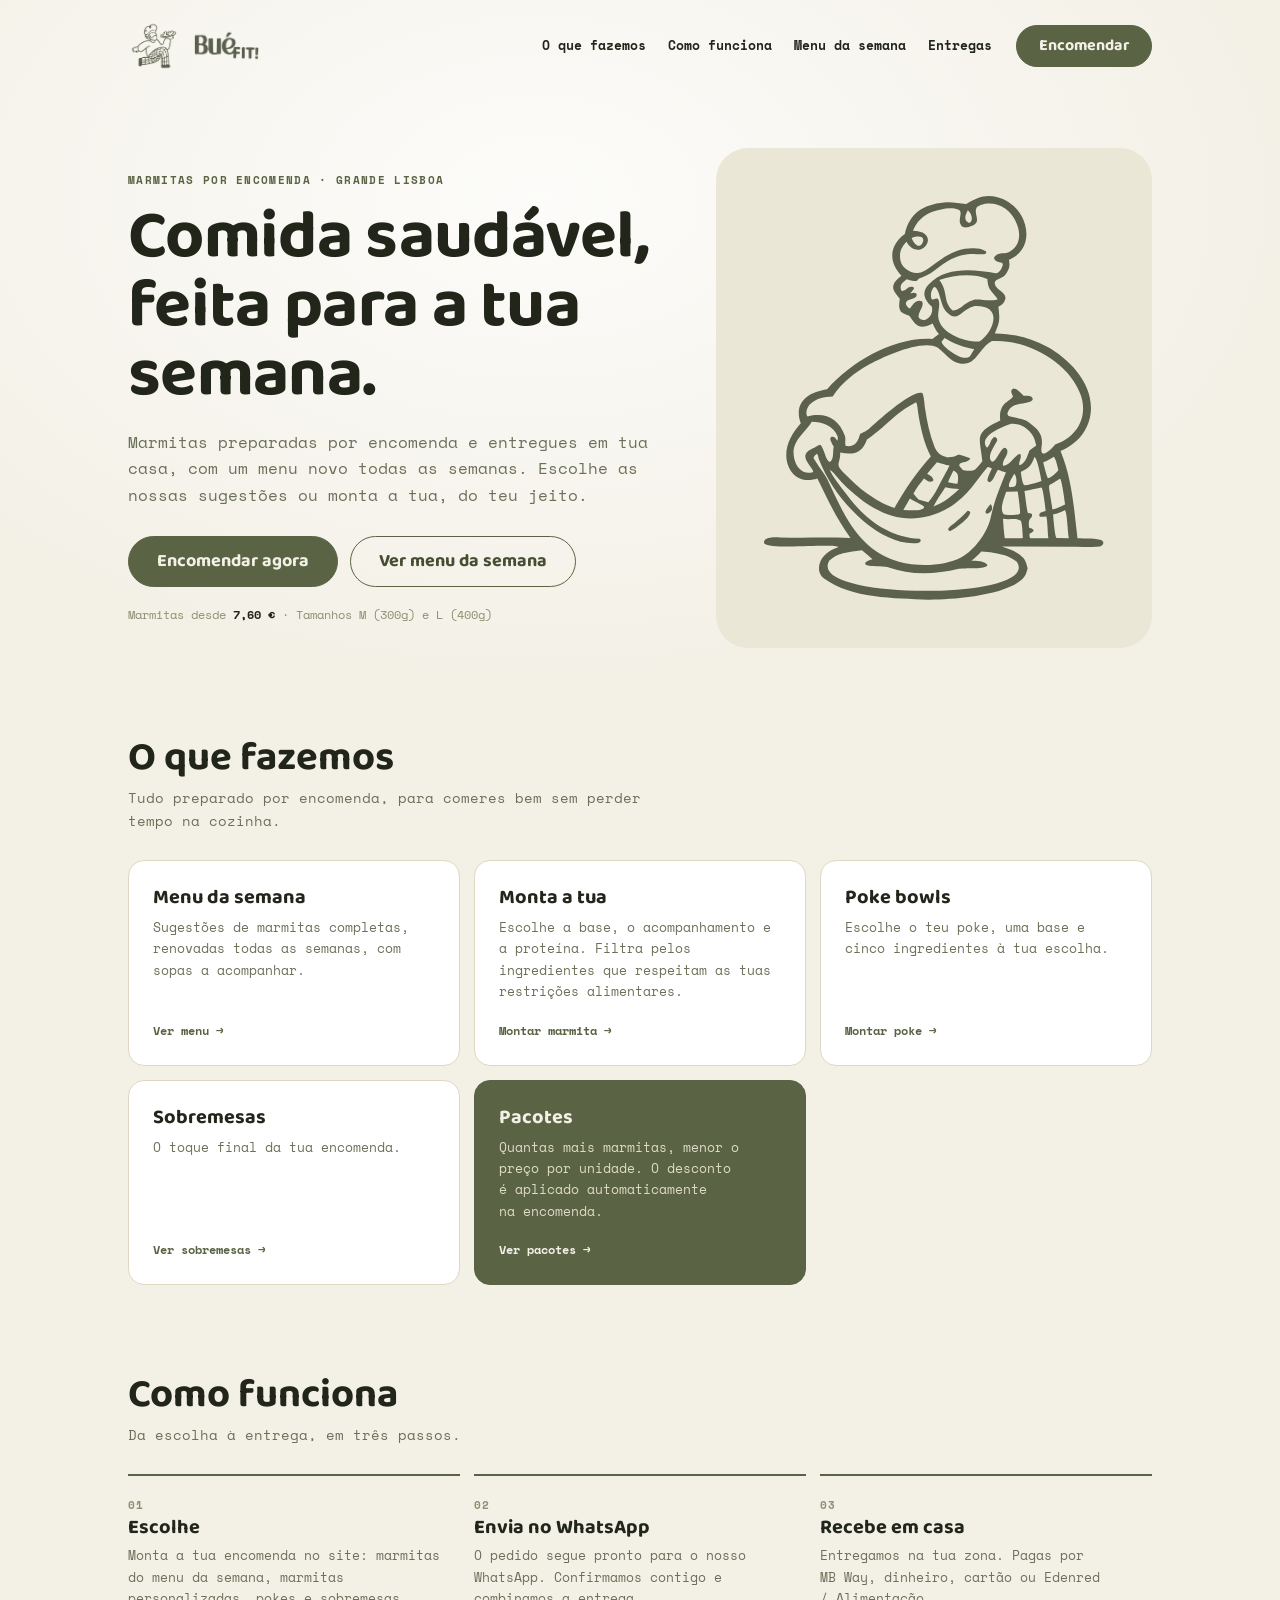
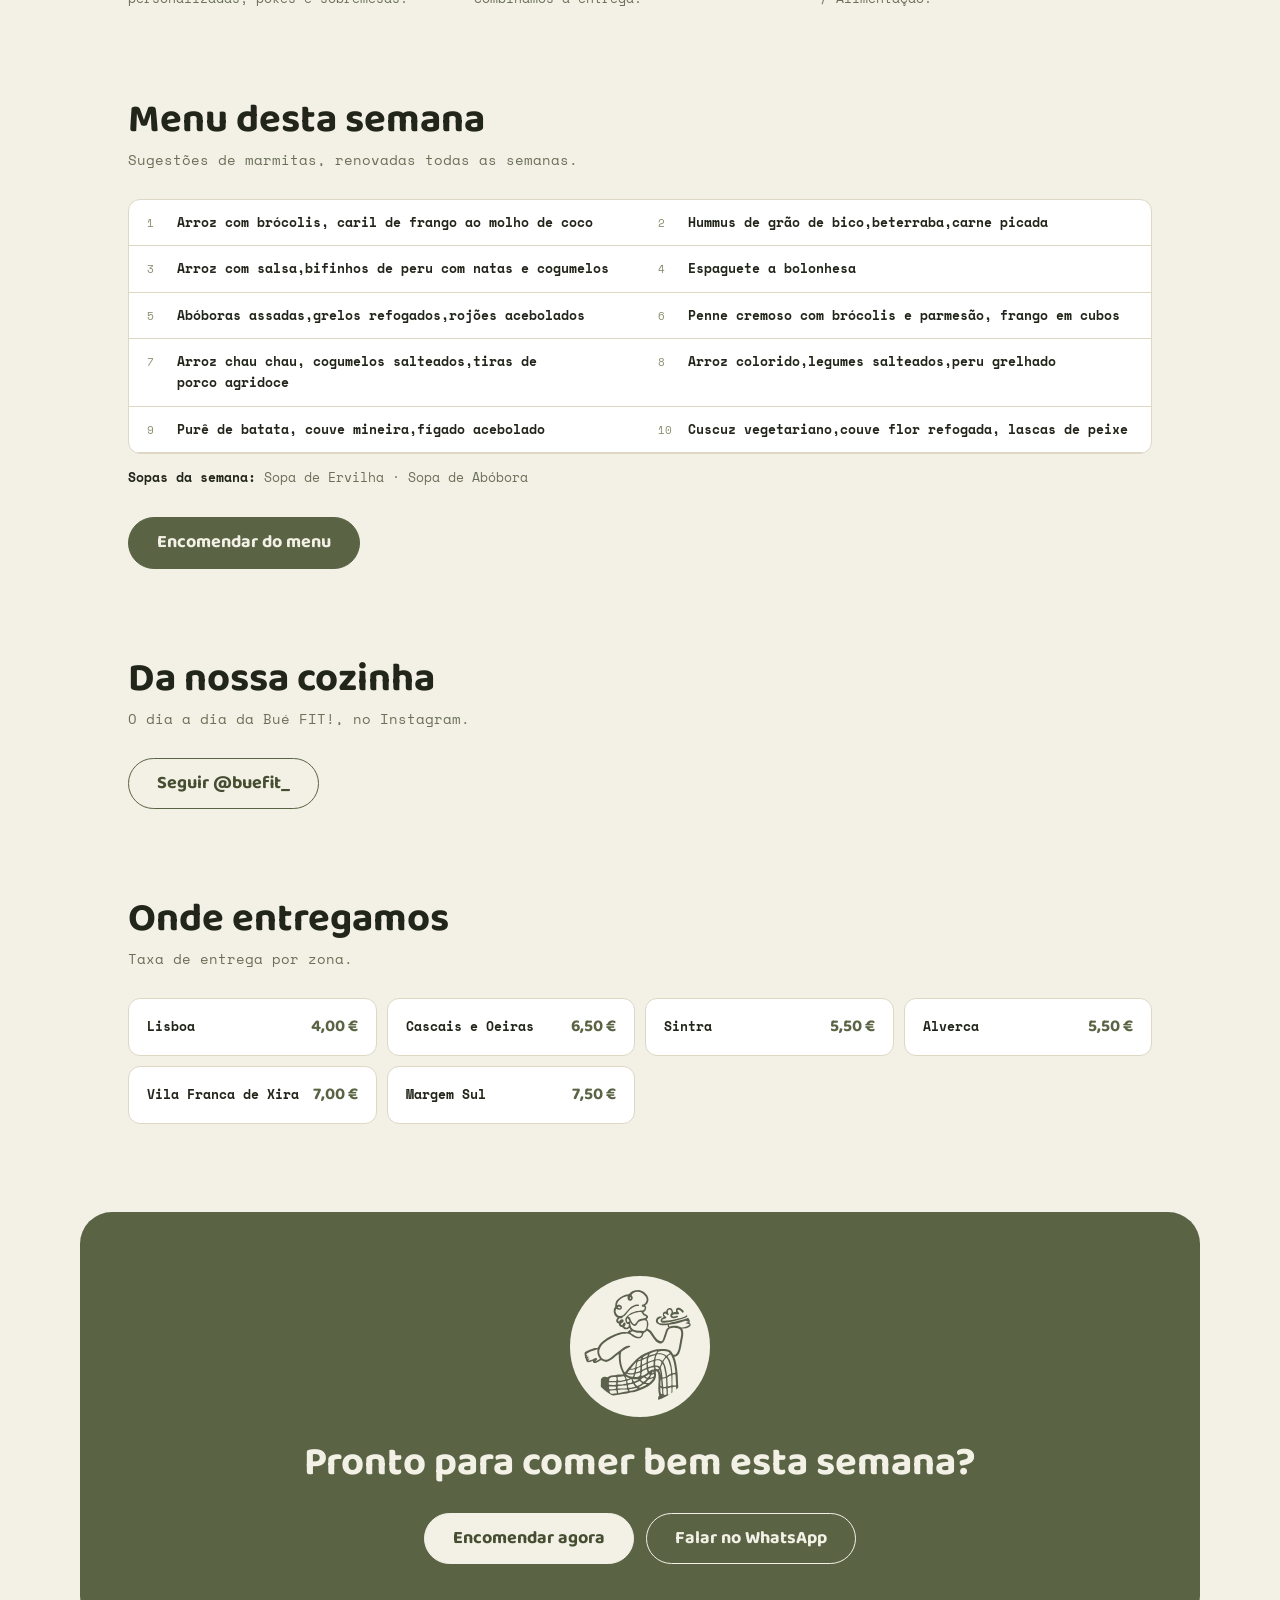
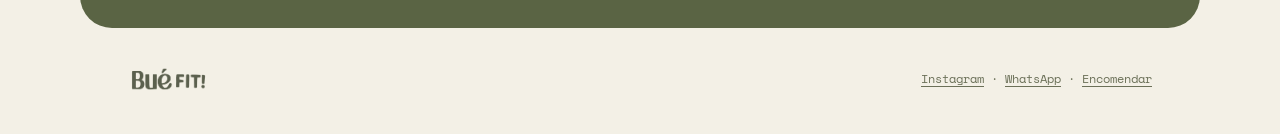
==== index.html @ b9c79cfa "Página inicial de marketing; encomenda passa para encomendar.html Co-Authored-By: Claude Fable 5.1 <" ====
<!DOCTYPE html>
<html lang="pt-PT">
<head>
<meta charset="UTF-8">
<meta name="viewport" content="width=device-width, initial-scale=1.0">
<title>Bué FIT! — Marmitas saudáveis, entregues em tua casa</title>
<meta name="description" content="Marmitas saudáveis por encomenda, entregues em tua casa. Menu renovado toda a semana.">
<link rel="icon" type="image/png" href="images/favicon.png">
<link rel="apple-touch-icon" href="images/apple-touch-icon.png">
<!-- Open Graph / partilha de links — para trocar a imagem, substitui images/og.jpg (1200×630) -->
<meta property="og:type" content="website">
<meta property="og:title" content="Bué FIT! — Marmitas saudáveis, entregues em tua casa">
<meta property="og:description" content="Marmitas saudáveis por encomenda, entregues em tua casa. Menu renovado toda a semana.">
<meta property="og:image" content="https://buefit.com/images/og.jpg">
<meta property="og:image:width" content="1200">
<meta property="og:image:height" content="630">
<meta name="twitter:card" content="summary_large_image">
<link rel="preconnect" href="https://fonts.googleapis.com">
<link rel="preconnect" href="https://fonts.gstatic.com" crossorigin>
<link href="https://fonts.googleapis.com/css2?family=Baloo+2:wght@600;700;800&family=Space+Mono:ital,wght@0,400;0,700;1,400&display=swap" rel="stylesheet">
<script>document.write(`<link rel="stylesheet" href="styles/app.css?t=${Date.now()}">`);</script>
</head>
<body class="page-home">

<header class="home-top">
  <a class="home-brand" href="index.html">
    <img class="logo" src="images/logo.png" alt="">
    <img class="word" src="images/wordmark.png" alt="Bué FIT!">
  </a>
  <nav class="home-links">
    <a href="#produtos">O que fazemos</a>
    <a href="#como">Como funciona</a>
    <a href="#menu">Menu da semana</a>
    <a href="#entregas">Entregas</a>
  </nav>
  <a class="btn" href="encomendar.html">Encomendar</a>
</header>

<main>

  <!-- ============ HERO ============ -->
  <section class="hero">
    <div class="hero-text">
      <p class="eyebrow">Marmitas por encomenda · Grande Lisboa</p>
      <h1>Comida saudável, feita para a tua semana.</h1>
      <p class="lead">Marmitas preparadas por encomenda e entregues em tua casa, com um menu novo todas as semanas. Escolhe as nossas sugestões ou monta a tua, do teu jeito.</p>
      <div class="cta-row">
        <a class="btn big" href="encomendar.html">Encomendar agora</a>
        <a class="btn big ghost" href="#menu">Ver menu da semana</a>
      </div>
      <p class="hero-note">Marmitas desde <b id="fromPrice"></b> · Tamanhos M (300g) e L (400g)</p>
    </div>
    <div class="hero-art"><img src="images/chef_01.svg" alt="Chef Bué FIT"></div>
  </section>

  <!-- ============ PRODUTOS ============ -->
  <section id="produtos">
    <h2>O que fazemos</h2>
    <p class="sub">Tudo preparado por encomenda, para comeres bem sem perder tempo na cozinha.</p>
    <div class="cards">
      <a class="card" href="encomendar.html#week">
        <h3>Menu da semana</h3>
        <p>Sugestões de marmitas completas, renovadas todas as semanas, com sopas a acompanhar.</p>
        <span class="more">Ver menu →</span>
      </a>
      <a class="card" href="encomendar.html#build">
        <h3>Monta a tua</h3>
        <p>Escolhe a base, o acompanhamento e a proteína. Filtra pelos ingredientes que respeitam as tuas restrições alimentares.</p>
        <span class="more">Montar marmita →</span>
      </a>
      <a class="card" href="encomendar.html#poke">
        <h3>Poke bowls</h3>
        <p>Escolhe o teu poke, uma base e cinco ingredientes à tua escolha.</p>
        <span class="more">Montar poke →</span>
      </a>
      <a class="card" href="encomendar.html#extras">
        <h3>Sobremesas</h3>
        <p>O toque final da tua encomenda.</p>
        <span class="more">Ver sobremesas →</span>
      </a>
      <a class="card olive" href="encomendar.html#pacotes">
        <h3>Pacotes</h3>
        <p>Quantas mais marmitas, menor o preço por unidade. O desconto é aplicado automaticamente na encomenda.</p>
        <span class="more">Ver pacotes →</span>
      </a>
    </div>
  </section>

  <!-- ============ COMO FUNCIONA ============ -->
  <section id="como">
    <h2>Como funciona</h2>
    <p class="sub">Da escolha à entrega, em três passos.</p>
    <ol class="steps">
      <li>
        <span class="step-num">01</span>
        <h3>Escolhe</h3>
        <p>Monta a tua encomenda no site: marmitas do menu da semana, marmitas personalizadas, pokes e sobremesas.</p>
      </li>
      <li>
        <span class="step-num">02</span>
        <h3>Envia no WhatsApp</h3>
        <p>O pedido segue pronto para o nosso WhatsApp. Confirmamos contigo e combinamos a entrega.</p>
      </li>
      <li>
        <span class="step-num">03</span>
        <h3>Recebe em casa</h3>
        <p>Entregamos na tua zona. Pagas por MB Way, dinheiro, cartão ou Edenred / Alimentação.</p>
      </li>
    </ol>
  </section>

  <!-- ============ MENU DA SEMANA ============ -->
  <section id="menu">
    <h2>Menu desta semana</h2>
    <p class="sub">Sugestões de marmitas, renovadas todas as semanas.</p>
    <ol class="menu-list" id="menuList"></ol>
    <p class="menu-soups" id="menuSoups" hidden></p>
    <div class="cta-row"><a class="btn big" href="encomendar.html#week">Encomendar do menu</a></div>
  </section>

  <!-- ============ GALERIA ============ -->
  <section id="galeria">
    <h2>Da nossa cozinha</h2>
    <p class="sub">O dia a dia da Bué FIT!, no Instagram.</p>
    <!-- fotos e vídeos listados em data/galeria.js -->
    <div class="gallery" id="gallery" hidden></div>
    <div class="cta-row"><a class="btn big ghost" href="https://www.instagram.com/buefit_/" target="_blank" rel="noopener">Seguir @buefit_</a></div>
  </section>

  <!-- ============ ENTREGAS ============ -->
  <section id="entregas">
    <h2>Onde entregamos</h2>
    <p class="sub">Taxa de entrega por zona.</p>
    <ul class="zones" id="zoneList"></ul>
  </section>

  <!-- ============ CTA FINAL ============ -->
  <section class="closing">
    <img src="images/chef_05.svg" alt="">
    <h2>Pronto para comer bem esta semana?</h2>
    <div class="cta-row">
      <a class="btn big light" href="encomendar.html">Encomendar agora</a>
      <a class="btn big outline-light" id="waLink" target="_blank" rel="noopener">Falar no WhatsApp</a>
    </div>
  </section>

</main>

<footer class="home-foot">
  <img src="images/wordmark_h.png" alt="Bué FIT!">
  <p>
    <a href="https://www.instagram.com/buefit_/" target="_blank" rel="noopener">Instagram</a> ·
    <a id="waFoot" target="_blank" rel="noopener">WhatsApp</a> ·
    <a href="encomendar.html">Encomendar</a>
  </p>
</footer>

<script>
/* anti-cache: carrega dados e scripts com um parâmetro único por visita,
   para o browser/CDN nunca usar versões antigas (menus desatualizados). */
[
  'data/ingredientes.js', 'data/semanas.js', 'data/pokes.js', 'data/zonas.js',
  'data/precos.js', 'data/mensagens.js', 'data/galeria.js', 'javascript/funcoes.js',
].forEach(f => document.write(`<script src="${f}?t=${Date.now()}"><\/script>`));
</script>
<script>
const $ = s => document.querySelector(s);
const eur = n => n.toFixed(2).replace('.', ',') + ' €';
const esc = s => String(s).replace(/[&<>"]/g, c => ({'&':'&amp;','<':'&lt;','>':'&gt;','"':'&quot;'}[c]));

$('#fromPrice').textContent = eur(PRECOS.semanal.M[1]);

$('#menuList').innerHTML = WEEK.marmitas.map(m => `<li>${esc(m.trim())}</li>`).join('');
if (WEEK.sopas.length) {
  $('#menuSoups').hidden = false;
  $('#menuSoups').innerHTML = '<b>Sopas da semana:</b> ' + WEEK.sopas.map(s => esc(s[0])).join(' · ');
}

$('#zoneList').innerHTML = ZONES.map(z => `<li><span>${esc(z[0])}</span><b>${eur(z[1])}</b></li>`).join('');

$('#waLink').href = $('#waFoot').href = 'https://wa.me/' + WHATSAPP_NUMERO.replace(/\D/g, '');

if (GALERIA.length) {
  $('#gallery').hidden = false;
  $('#gallery').innerHTML = GALERIA.map(([file, alt, link]) => {
    const src = 'images/galeria/' + encodeURIComponent(file);
    const media = /\.(mp4|webm|mov)$/i.test(file)
      ? `<video src="${src}" muted loop playsinline controls preload="metadata" aria-label="${esc(alt || '')}"></video>`
      : `<img src="${src}" alt="${esc(alt || '')}" loading="lazy">`;
    return link ? `<a href="${esc(link)}" target="_blank" rel="noopener">${media}</a>` : `<div>${media}</div>`;
  }).join('');
}
</script>
</body>
</html>
---- styles/app.css ----
/* ============================================================
   BUÉ FIT! — ESTILOS
   Partilhado por todas as páginas.
   Secções: base comum · app (index.html, body.page-app) ·
   pedido (body.page-pedido) · proposta (body.page-proposta)
============================================================ */

/* ---------- BASE COMUM ---------- */
:root{
  --cream:#F3F0E6;
  --cream-2:#EBE7D7;
  --cream-3:#E0DBC8;
  --olive:#5A6444;
  --olive-deep:#454E31;
  --olive-ink:#22261A;
  --olive-soft:#8B9172;
  --olive-block:#5A6444;
  --paper:#FFFFFF;
  --line:#DDD7C4;
  --muted:#6B7058;
  --r:12px;
  --ease-out: cubic-bezier(.16,1,.3,1);
  --panel-w: 380px;
  --shadow-soft: 0 10px 30px -18px rgba(59,66,41,.35);
  --shadow-lift: 0 14px 34px -16px rgba(59,66,41,.3);
}
*{margin:0;padding:0;box-sizing:border-box;-webkit-font-smoothing:antialiased}
html{scroll-behavior:smooth}
::selection{background:var(--olive);color:var(--cream)}

/* ---------- APP (index.html) ---------- */
body.page-app{
  font-family:'Space Mono',monospace;
  background:var(--cream);
  background-image:radial-gradient(1100px 700px at 42% 22%, rgba(255,255,255,.8), transparent 70%);
  background-attachment:fixed;
  color:var(--olive-ink);
  min-height:100vh;
  text-wrap:pretty;
}

/* ---------- Header ---------- */
.page-app header{
  display:flex;align-items:center;gap:18px;
  padding:28px clamp(20px,4vw,48px) 8px;
  margin-right:var(--panel-w);
}
.page-app .logo-mark{
  width:64px;height:64px;flex-shrink:0;
  transition:transform .5s var(--ease-out);
}
.page-app .logo-mark:hover{transform:scale(1.05)}
.page-app .logo-mark img{width:100%;height:100%;object-fit:contain;display:block}
.page-app .wordmark{width:fit-content}
.page-app .wordmark img{height:clamp(38px,5vw,48px);width:auto;display:block}
.tagline{font-size:12px;letter-spacing:.05em;color:var(--olive-soft);line-height:1.5;text-wrap:pretty}
.tag-br{display:none}

/* ---------- Nav ---------- */
.page-app nav{
  display:flex;gap:6px;flex-wrap:wrap;
  padding:20px clamp(20px,4vw,48px) 0;
  margin-right:var(--panel-w);
}
.nav-btn{
  font-family:'Space Mono';font-weight:700;font-size:13px;
  letter-spacing:.02em;
  background:transparent;color:var(--olive-ink);
  border:1px solid transparent;border-radius:999px;
  padding:9px 18px;cursor:pointer;
  transition:background .2s var(--ease-out), color .2s var(--ease-out);
}
.nav-btn:hover{background:var(--cream-2)}
.nav-btn.active{background:var(--olive);color:var(--cream)}

/* ---------- Main ---------- */
.page-app main{padding:26px clamp(20px,4vw,48px) 32px;margin-right:var(--panel-w)}
@media(max-width:980px){.page-app main{padding-bottom:120px}}
.view{display:none;animation:viewIn .5s var(--ease-out)}
.view.active{display:block}
@keyframes viewIn{from{opacity:0;transform:translateY(14px)}to{opacity:1;transform:none}}

h2.section{
  font-family:'Baloo 2';
  font-size:clamp(22px,3vw,28px);font-weight:700;
  letter-spacing:0;margin-bottom:4px;color:var(--olive-ink);
}
.section-sub{font-size:13px;color:#6B7058;margin-bottom:28px;max-width:60ch}

/* ---------- Builder layout ---------- */
.builder{
  display:grid;grid-template-columns:390px 1fr;
  gap:clamp(16px,2.5vw,36px);align-items:start;
}
.builder .stage{order:2}
@media(max-width:1120px){.builder{grid-template-columns:1fr}}
.stage{display:flex;flex-direction:column;align-items:center;position:sticky;top:20px}
@media(max-width:1120px){
  /* mobile: a mesma marmita, pequena, ancorada na build-bar a "espreitar" por cima */
  .stage{display:block;position:static;height:0;overflow:visible}
  .stage .scene-wrap{height:0;display:block;overflow:visible}
  .stage .scene{
    position:fixed;left:10px;bottom:4px;z-index:49;
    width:128px;margin:0;pointer-events:none;
    transform-origin:50% 90%;
    opacity:0;
  }
  /* só anima depois de a página ser revelada (a intro esconde o main até lá) */
  body.page-app.revealed .stage .scene{
    animation:marmitaIn .7s cubic-bezier(.16,1,.3,1) .85s both;
  }
  #marmitaSvg .hint-label{display:none}
}

/* ---------- Marmita SVG isométrica ---------- */
.scene-wrap{
  position:relative;width:100%;
  height:440px;display:flex;align-items:center;justify-content:center;
  overflow:visible;
}
.scene{width:min(580px,100%);position:relative;margin-top:170px}
.scene svg{width:100%;height:auto;display:block;overflow:visible}

/* hint + highlight do compartimento a preencher */
#marmitaSvg .hint{transition:opacity .3s}
#marmitaSvg .hint.hidden{opacity:0}
#marmitaSvg .hint-shape{
  fill:transparent;stroke:var(--line);stroke-width:1.2;stroke-dasharray:5 6;
  transition:stroke .3s;
}
#marmitaSvg .hint-label{
  font-family:'Space Mono';font-weight:700;font-size:14px;letter-spacing:.12em;
  fill:#EBD9B4;opacity:.85;transition:fill .3s,opacity .3s;
}
#marmitaSvg .hint.on .hint-shape{
  stroke:var(--olive);fill:rgba(90,100,68,.10);
  animation:slotPulse 1.8s ease-in-out infinite;
}
#marmitaSvg .hint.on .hint-label{fill:#FBF3DF;opacity:1}
@keyframes slotPulse{50%{fill:rgba(90,100,68,.22)}}

/* entrada da marmita mini no mobile: sobe e cresce a partir da barra */
@keyframes marmitaIn{
  0%{opacity:0;transform:translateY(70px) scale(.45)}
  60%{opacity:1}
  80%{transform:translateY(-6px) scale(1.03)}
  100%{opacity:1;transform:none}
}

/* comida a encher, subindo do fundo */
#marmitaSvg .food-rise{animation:fillUp .9s cubic-bezier(.25,.8,.3,1) both}
@keyframes fillUp{
  0%{opacity:0;transform:translateY(34px)}
  18%{opacity:1}
  100%{opacity:1;transform:translateY(0)}
}

/* food textures (brand-tinted food colors) */
.f-rice   {background:#F7F1DD;background-image:radial-gradient(rgba(120,110,70,.28) 1.6px,transparent 1.6px);background-size:9px 9px}
.f-riceY  {background:#EFD483;background-image:radial-gradient(rgba(150,110,30,.3) 1.6px,transparent 1.6px);background-size:9px 9px}
.f-riceMix{background:#F4E9C8;background-image:radial-gradient(#C96F4A 2px,transparent 2px),radial-gradient(#8FA663 2px,transparent 2px),radial-gradient(rgba(120,110,70,.3) 1.4px,transparent 1.4px);background-size:22px 22px,26px 26px,9px 9px;background-position:0 0,11px 13px,0 0}
.f-riceHerb{background:#F3EED6;background-image:radial-gradient(#7A9147 2px,transparent 2px),radial-gradient(rgba(120,110,70,.25) 1.4px,transparent 1.4px);background-size:18px 18px,9px 9px}
.f-riceBr {background:#DCC9A2;background-image:radial-gradient(rgba(100,80,45,.35) 1.6px,transparent 1.6px);background-size:9px 9px}
.f-pure   {background:linear-gradient(135deg,#F5E7C4,#EEDDB2);background-image:repeating-linear-gradient(115deg,rgba(160,130,70,.12) 0 6px,transparent 6px 14px)}
.f-pureO  {background:linear-gradient(135deg,#F0C787,#E8B76E);background-image:repeating-linear-gradient(115deg,rgba(160,100,30,.14) 0 6px,transparent 6px 14px)}
.f-cuscuz {background:#EFDFB2;background-image:radial-gradient(rgba(140,110,50,.3) 1.2px,transparent 1.2px);background-size:6px 6px}
.f-pasta  {background:#F2DA8F;background-image:repeating-linear-gradient(35deg,rgba(170,130,40,.25) 0 4px,transparent 4px 11px)}
.f-pastaBr{background:#D9BE87;background-image:repeating-linear-gradient(35deg,rgba(120,90,35,.3) 0 4px,transparent 4px 11px)}
.f-grain  {background:#E7D5A4;background-image:radial-gradient(rgba(120,95,45,.4) 1.3px,transparent 1.3px);background-size:7px 7px}
.f-lentil {background:#C7A97B;background-image:radial-gradient(rgba(90,65,30,.4) 2px,transparent 2px);background-size:10px 10px}
.f-chick  {background:#EAD299;background-image:radial-gradient(rgba(140,105,45,.45) 2.6px,transparent 2.6px);background-size:12px 12px}
.f-root   {background:#E8B678;background-image:radial-gradient(rgba(150,95,35,.3) 5px,transparent 5px);background-size:24px 24px}
.f-mush   {background:#DED2BC;background-image:radial-gradient(#B7A88C 5px,transparent 5px),radial-gradient(#C9BBA0 4px,transparent 4px);background-size:26px 26px,20px 20px;background-position:0 0,12px 10px}
.f-green  {background:#8FA85F;background-image:radial-gradient(#6F8A45 6px,transparent 6px),radial-gradient(#A3BA74 4px,transparent 4px);background-size:30px 30px,22px 22px;background-position:0 0,14px 12px}
.f-cabbage{background:#9C7191;background-image:repeating-linear-gradient(60deg,rgba(70,40,70,.2) 0 4px,transparent 4px 10px)}
.f-veg    {background:#C9BC7E;background-image:radial-gradient(#C96F4A 5px,transparent 5px),radial-gradient(#8FA663 5px,transparent 5px),radial-gradient(#E8B76E 4px,transparent 4px);background-size:30px 30px,26px 26px,20px 20px;background-position:0 0,14px 12px,6px 20px}
.f-cauli  {background:#F0EAD5;background-image:radial-gradient(#DAD0B2 6px,transparent 6px);background-size:24px 24px}
.f-carrot {background:#E89E52;background-image:repeating-linear-gradient(0deg,rgba(160,90,20,.22) 0 5px,transparent 5px 13px)}
.f-beet   {background:#A85C6E;background-image:radial-gradient(rgba(120,40,60,.35) 5px,transparent 5px);background-size:22px 22px}
.f-beans  {background:#BD8D5F;background-image:radial-gradient(rgba(110,70,30,.4) 3px,transparent 3px);background-size:13px 13px}
.f-gbean  {background:#A3B368;background-image:repeating-linear-gradient(25deg,rgba(90,110,50,.35) 0 4px,transparent 4px 12px)}
.f-meat   {background:#A9755B;background-image:repeating-linear-gradient(80deg,rgba(120,60,35,.3) 0 5px,transparent 5px 12px)}
.f-meatD  {background:#8C5B47;background-image:repeating-linear-gradient(80deg,rgba(90,45,25,.35) 0 5px,transparent 5px 12px)}
.f-balls  {background:#B27A5C;background-image:radial-gradient(#96604A 9px,transparent 9px);background-size:34px 34px}
.f-chicken{background:#DCA96C;background-image:repeating-linear-gradient(70deg,rgba(160,100,40,.25) 0 5px,transparent 5px 13px)}
.f-turkey {background:#E3BC8B;background-image:repeating-linear-gradient(70deg,rgba(170,120,60,.22) 0 5px,transparent 5px 13px)}
.f-egg    {background:#F4E7B7;background-image:radial-gradient(#EEC84A 7px,transparent 7px);background-size:32px 32px}
.f-fish   {background:#EBE0C8;background-image:repeating-linear-gradient(100deg,rgba(150,130,90,.25) 0 4px,transparent 4px 12px)}
.f-salmon {background:#EFA184;background-image:repeating-linear-gradient(100deg,rgba(200,100,70,.3) 0 4px,transparent 4px 11px)}
.f-tuna   {background:#C77E6E;background-image:repeating-linear-gradient(100deg,rgba(150,70,55,.3) 0 4px,transparent 4px 11px)}
.f-shrimp {background:#F2A483;background-image:radial-gradient(#E0805C 6px,transparent 6px);background-size:26px 26px}
.f-pork   {background:#C4906E;background-image:repeating-linear-gradient(80deg,rgba(140,85,50,.3) 0 5px,transparent 5px 12px)}
.f-tofu   {background:#F5EFDC;background-image:linear-gradient(rgba(150,140,100,.2) 2px,transparent 2px),linear-gradient(90deg,rgba(150,140,100,.2) 2px,transparent 2px);background-size:26px 26px}
.f-tempeh {background:#D8BD90;background-image:radial-gradient(rgba(130,100,50,.35) 2.4px,transparent 2.4px);background-size:11px 11px}

/* random button (dice, next to the diet filter) */
.random-btn{
  flex-shrink:0;width:37px;height:37px;
  display:flex;align-items:center;justify-content:center;
  background:var(--cream);color:var(--olive);
  border:1px solid var(--line);border-radius:9px;cursor:pointer;
  transition:all .2s var(--ease-out);
}
.random-btn:hover{background:var(--olive);color:var(--cream);border-color:var(--olive);transform:rotate(-12deg)}
.random-btn:active{transform:rotate(-12deg) scale(.92)}

/* selection summary (final wizard step) */
.recipe{
  margin:4px;background:var(--olive);color:var(--cream);
  border-radius:var(--r);padding:18px;
  animation:viewIn .4s var(--ease-out);
  position:relative;
}
.recipe-clear{
  position:absolute;top:12px;right:12px;z-index:1;
  width:28px;height:28px;border-radius:50%;
  border:1px solid rgba(243,240,230,.5);background:transparent;color:var(--cream);
  font-size:12px;line-height:1;cursor:pointer;
  transition:all .15s var(--ease-out);
}
.recipe-clear:hover{background:var(--cream);color:var(--olive-deep);border-color:var(--cream)}
.recipe-label{font-size:10px;text-transform:uppercase;letter-spacing:.14em;opacity:.6;margin-bottom:8px}
.summary-lines{margin-top:14px;display:flex;flex-direction:column;gap:8px}
.summary-line{display:flex;gap:10px;font-size:12px;align-items:baseline}
.summary-line .sl-code{font-size:10.5px;opacity:.55;min-width:28px}
.summary-line .sl-cat{font-size:9.5px;text-transform:uppercase;letter-spacing:.1em;opacity:.5;margin-left:auto}
.recipe-code{font-weight:700;font-size:17px;letter-spacing:.05em;min-height:24px}
.recipe-code .dim{opacity:.45}
.recipe-desc{font-size:12px;opacity:.85;min-height:18px;margin-top:2px}
.recipe-row{display:flex;align-items:center;justify-content:space-between;gap:12px;margin-top:14px;flex-wrap:wrap}
.size-toggle{display:flex;border:1px solid rgba(243,240,230,.5);border-radius:999px;overflow:hidden}
.size-toggle button{
  font-family:'Space Mono';font-weight:700;font-size:12px;
  background:transparent;color:var(--cream);border:0;padding:8px 14px;cursor:pointer;
  transition:background .2s,color .2s;
}
.size-toggle button.on{background:var(--cream);color:var(--olive-deep)}
.recipe-price{font-family:'Baloo 2';font-weight:700;font-size:26px;line-height:1}
.add-box-btn{
  width:100%;margin-top:14px;
  font-family:'Baloo 2';font-weight:700;font-size:17px;
  background:var(--cream);color:var(--olive-deep);
  border:0;border-radius:999px;
  padding:13px;cursor:pointer;
  transition:transform .18s var(--ease-out),box-shadow .18s var(--ease-out),opacity .2s;
}
.add-box-btn:not(:disabled):hover{transform:translateY(-1px);box-shadow:var(--shadow-lift)}
.add-box-btn:not(:disabled):active{transform:translateY(1px);box-shadow:none}
.add-box-btn:disabled{opacity:.4;cursor:not-allowed}

/* ---------- Wizard panel ---------- */
.wizard{
  background:var(--paper);
  border:1px solid var(--line);border-radius:16px;
  display:flex;flex-direction:column;
  position:sticky;top:20px;
  height:calc(100vh - 40px);
  overflow:hidden;
}
@media(max-width:1120px){
  .wizard{position:static;height:auto !important;max-height:none}
  .wiz-panes{flex:none;overflow-y:visible}
}
.wizard-head{
  padding:18px 20px 14px;
  border-bottom:1px solid var(--line);
  display:flex;align-items:center;gap:12px;flex-shrink:0;
}
.wiz-back{
  width:34px;height:34px;border-radius:50%;flex-shrink:0;
  border:1px solid var(--line);background:none;color:var(--olive-ink);
  font-size:16px;cursor:pointer;line-height:1;
  transition:all .2s var(--ease-out);
}
.wiz-back:hover{background:var(--cream-2)}
.wiz-back[hidden]{display:none}
.wizard-title{font-family:'Baloo 2';font-weight:700;font-size:20px;color:var(--olive-ink);line-height:1.1}
.wizard-step{font-size:11px;color:var(--olive-soft);margin-top:2px}
.wiz-dots{margin-left:auto;display:flex;gap:5px}
.wiz-dots i{width:6px;height:6px;border-radius:50%;background:var(--cream-3);transition:background .3s,transform .3s}
.wiz-dots i.on{background:var(--olive);transform:scale(1.25)}

/* diet filter dropdown */
.diet-bar{
  flex-shrink:0;position:relative;
  display:flex;gap:8px;align-items:center;
  padding:10px 14px;border-bottom:1px solid var(--line);
}
.diet-trigger{
  flex:1;display:flex;align-items:center;justify-content:space-between;gap:8px;
  font-family:'Space Mono';font-weight:700;font-size:11.5px;color:#6B7058;
  background:var(--cream);border:1px solid var(--line);border-radius:9px;
  padding:9px 12px;cursor:pointer;text-align:left;
  transition:border-color .15s, color .15s;
}
.diet-trigger:hover{border-color:var(--olive-soft)}
.diet-trigger.active{border-color:var(--olive);color:var(--olive)}
.diet-trigger .arr{font-size:9px;color:var(--olive-soft);transition:transform .2s var(--ease-out)}
.diet-bar.open .arr{transform:rotate(180deg)}
.diet-menu{
  position:absolute;left:14px;right:14px;top:calc(100% - 4px);z-index:20;
  background:var(--paper);border:1px solid var(--line);border-radius:12px;
  box-shadow:var(--shadow-lift);padding:8px;max-height:320px;overflow-y:auto;
}
.diet-menu[hidden]{display:none}
.diet-cat{
  font-size:9.5px;font-weight:700;text-transform:uppercase;letter-spacing:.12em;
  color:var(--olive-soft);padding:10px 10px 4px;
}
.diet-opt{
  display:flex;align-items:center;gap:9px;font-size:12px;
  padding:7px 10px;border-radius:8px;cursor:pointer;
}
.diet-opt:hover{background:var(--cream-2)}
.diet-opt input{accent-color:var(--olive);width:15px;height:15px;flex-shrink:0}
.chip.faded{opacity:.32}
.diet-alert{
  margin:10px 4px 4px;padding:10px 14px;border-radius:10px;
  background:#F7E4DE;border:1px solid #DFAC9E;color:#8C4234;
  font-size:11.5px;line-height:1.6;
  animation:viewIn .3s var(--ease-out);
}
.diet-alert b{font-weight:700}

.wiz-panes{flex:1;overflow-y:auto;padding:14px 12px 18px;min-height:0}
.wiz-panes::-webkit-scrollbar{width:6px}
.wiz-panes::-webkit-scrollbar-thumb{background:var(--cream-3);border-radius:3px}
.chip-pane{display:none}
.chip-pane.active{display:block}
/* barra segmentada: categoria do compartimento (por defeito a do passo) */
.cat-tabs{display:flex;gap:3px;padding:3px;background:var(--cream-2);border-radius:999px;margin:0 0 14px}
.cat-tab{
  flex:1;border:0;background:transparent;border-radius:999px;padding:7px 4px;
  font:inherit;font-size:11px;font-weight:700;color:var(--olive-soft);cursor:pointer;
  transition:background .2s,color .2s,box-shadow .2s;white-space:nowrap;
}
.cat-tab:hover{color:var(--olive)}
.cat-tab.on{background:var(--paper);color:var(--olive-ink);box-shadow:0 1px 3px rgba(59,66,41,.12)}
.cat-list{display:none}
.cat-list.active{display:block}
.chip-group-label{
  font-size:10.5px;font-weight:700;text-transform:uppercase;letter-spacing:.14em;
  color:var(--olive-soft);margin:20px 0 5px;padding-left:10px;
}
.chip-group-label:first-child{margin-top:0}
.chips{display:flex;flex-direction:column}
.chip{
  font-family:'Space Mono';font-size:12.5px;text-align:left;width:100%;
  background:none;border:0;color:var(--olive-ink);
  border-radius:9px;padding:8px 10px;cursor:pointer;
  display:flex;align-items:baseline;gap:10px;
  transition:background .15s, color .15s;
}
.chip .code{font-weight:400;font-size:10.5px;color:var(--olive-soft);min-width:28px;flex-shrink:0;transition:color .15s}
.chip .sup{font-size:10px;font-weight:700;color:#A0784E;margin-left:auto;padding-left:6px}
.chip:hover{background:var(--cream-2)}
.chip.selected{background:var(--olive);color:var(--cream)}
.chip.selected .code{color:rgba(243,240,230,.65)}
.chip.selected .sup{color:#F2D992}

.wizard-foot{padding:14px 16px 16px;border-top:1px solid var(--line);flex-shrink:0}
.continue-btn{
  width:100%;
  font-family:'Baloo 2';font-weight:700;font-size:17px;
  background:var(--olive);color:var(--cream);
  border:0;border-radius:999px;
  padding:13px;cursor:pointer;
  transition:transform .18s var(--ease-out),box-shadow .18s var(--ease-out),opacity .2s;
}
.continue-btn:not(:disabled):hover{transform:translateY(-1px);box-shadow:var(--shadow-lift)}
.continue-btn:not(:disabled):active{transform:translateY(1px);box-shadow:none}
.continue-btn:disabled{opacity:.35;cursor:not-allowed}
.wiz-hint{font-size:10.5px;color:var(--olive-soft);text-align:center;margin-top:8px}
.wiz-hint:empty{display:none}

/* ---------- Week menu ---------- */
.week-head{
  display:flex;align-items:baseline;justify-content:space-between;gap:20px;flex-wrap:wrap;
  margin-bottom:16px;max-width:860px;
}
.week-lead{font-family:'Baloo 2';font-size:20px;font-weight:700;color:var(--olive-ink);line-height:1.3}
.week-legend{display:flex;gap:8px;font-size:11.5px;color:#6B7058;white-space:nowrap}
.week-legend b{color:var(--olive-ink);margin-right:4px}
.week-legend .sep{color:var(--line)}
.week-list{
  max-width:860px;background:var(--paper);
  border:1px solid var(--line);border-radius:var(--r);overflow:hidden;
}
.week-extras{margin-top:28px;max-width:860px}

/* ---------- Aba Pacotes ---------- */
.pack-grid{
  display:grid;grid-template-columns:repeat(auto-fit,minmax(300px,1fr));
  gap:16px;max-width:860px;
}
.pack-card{
  background:var(--paper);border:1px solid var(--line);border-radius:var(--r);
  padding:18px 20px;
}
.pack-card h3{
  font-family:'Baloo 2';font-weight:700;font-size:17px;
  color:var(--olive-ink);margin-bottom:8px;
}
.pack-table table{width:100%;border-collapse:collapse;font-size:13px}
.pack-table th{
  text-align:right;font-size:11px;text-transform:uppercase;letter-spacing:.08em;
  color:var(--olive-soft);padding:6px 0;font-weight:700;
}
.pack-table th:first-child,.pack-table td:first-child{text-align:left}
.pack-table td{
  text-align:right;padding:7px 0;border-top:1px solid var(--cream-2);
  font-variant-numeric:tabular-nums;
}
.pack-table td small{display:block;font-size:11px;color:var(--olive-soft)}
.pack-note{font-size:11.5px;color:var(--olive-soft);margin-top:14px;line-height:1.5;max-width:80ch}
.week-row{
  display:flex;align-items:center;justify-content:space-between;gap:16px;
  padding:11px 18px;transition:background .15s;
}
.week-row + .week-row{border-top:1px solid var(--line)}
.week-row:hover{background:var(--cream)}
.week-num{font-size:10.5px;color:var(--olive-soft);flex-shrink:0;min-width:22px}
.week-desc{font-size:13px;font-weight:700;line-height:1.5;flex:1}
.week-desc .plus{color:var(--olive-soft);font-weight:400;margin:0 2px}
.week-actions{display:flex;gap:6px;flex-shrink:0}
.size-add{
  width:42px;font-family:'Space Mono';font-weight:700;font-size:12px;
  border:1px solid var(--line);border-radius:8px;background:transparent;
  color:var(--olive-ink);padding:8px 0;cursor:pointer;
  transition:all .18s var(--ease-out);
}
.size-add:hover{background:var(--olive);color:var(--cream);border-color:var(--olive)}
.size-add:active{transform:translateY(1px)}

/* ---------- Poke ---------- */
.poke-grid{display:grid;grid-template-columns:1fr 1fr;gap:clamp(18px,3vw,36px);align-items:stretch}
@media(max-width:900px){.poke-grid{grid-template-columns:1fr}}
.poke-card{background:var(--paper);border:1px solid var(--line);border-radius:var(--r);padding:22px}
.poke-card h3{font-size:12px;text-transform:uppercase;letter-spacing:.1em;margin-bottom:12px;color:var(--olive-soft)}
.poke-card + .poke-card{margin-top:16px}
.radio-row{display:flex;flex-wrap:wrap;gap:8px}
#pokeTypes{display:grid;grid-template-columns:1fr 1fr}
#pokeTypes .radio-chip label{
  width:100%;justify-content:space-between;
  border-radius:10px;padding:11px 14px;
}
.radio-chip{position:relative}
.radio-chip input{position:absolute;opacity:0;pointer-events:none}
.radio-chip label{
  display:flex;align-items:center;gap:6px;
  font-size:12.5px;font-weight:700;border:1px solid var(--line);border-radius:999px;
  padding:9px 14px;cursor:pointer;background:transparent;
  transition:all .15s var(--ease-out);
}
.radio-chip label:hover{background:var(--cream-2)}
.radio-chip input:checked + label{background:var(--olive);color:var(--cream);border-color:var(--olive)}
.radio-chip .p{font-weight:400;font-size:11px;opacity:.75}
.ing-count{
  font-size:12px;margin-top:14px;padding:10px 14px;border-radius:10px;
  background:var(--cream-2);
}
.ing-count b{font-size:14px}
.poke-summary{
  background:var(--olive);color:var(--cream);border-radius:var(--r);padding:20px;
  /* estica até à altura da coluna das opções, com o conteúdo centrado */
  display:flex;flex-direction:column;justify-content:center;gap:2px;
}
.poke-summary .add-box-btn{margin-top:14px}
.poke-summary .bowl{
  width:150px;height:150px;margin:0 auto 8px;position:relative;
}
.bowl-food{
  position:absolute;left:15px;top:18px;width:120px;height:78px;
  border-radius:60px 60px 8px 8px / 44px 44px 6px 6px;
  background:#F7F1DD;
  background-image:radial-gradient(rgba(120,110,70,.28) 1.6px,transparent 1.6px);background-size:9px 9px;
  box-shadow:inset 0 0 0 1.5px rgba(59,66,41,.3);
  overflow:hidden;
  transition:background .3s;
}
.bowl-food .topping{
  position:absolute;width:26px;height:26px;border-radius:50%;
  box-shadow:inset 0 0 0 1.5px rgba(59,66,41,.25);
  animation:foodDrop2 .45s var(--ease-out);
}
@keyframes foodDrop2{from{transform:translateY(-46px) scale(1.2);opacity:0}to{transform:none;opacity:1}}
.bowl-dish{
  position:absolute;left:5px;top:66px;width:140px;height:64px;
  border-radius:8px 8px 90px 90px / 6px 6px 62px 62px;
  background:var(--cream);
  box-shadow:inset 0 0 0 1.5px rgba(59,66,41,.3), inset 0 -10px 0 rgba(59,66,41,.08);
}
.poke-summary .recipe-desc{min-height:34px}

/* ---------- Extras ---------- */
.extras-cols{display:grid;grid-template-columns:repeat(auto-fill,minmax(320px,1fr));gap:12px;max-width:1200px}
.extra-item{
  display:flex;align-items:center;justify-content:space-between;gap:14px;
  background:var(--paper);border:1px solid var(--line);border-radius:12px;
  padding:18px 18px 18px 20px;
  transition:transform .2s var(--ease-out),box-shadow .2s var(--ease-out);
}
.extra-item:hover{transform:translateY(-2px);box-shadow:var(--shadow-soft)}
.extra-name{font-size:14.5px;font-weight:700;line-height:1.35}
.extra-price{font-family:'Space Mono';font-size:12px;color:var(--olive-soft);flex-shrink:0;margin-left:auto}
.extra-add{
  flex-shrink:0;width:40px;height:40px;border-radius:50%;
  font-family:'Baloo 2';font-weight:700;font-size:21px;line-height:1;
  border:0;background:var(--olive);color:var(--cream);cursor:pointer;
  transition:transform .18s var(--ease-out),box-shadow .18s var(--ease-out);
}
.extra-add:hover{transform:rotate(90deg) scale(1.08)}
.extra-add:active{transform:scale(.95)}
.extras-h{font-size:13px;font-weight:700;text-transform:uppercase;letter-spacing:.1em;margin:32px 0 14px;color:var(--olive)}
.extras-h:first-of-type{margin-top:0}
.extras-h .price-tag{font-family:'Space Mono';color:var(--olive-soft);font-weight:400;font-size:12px;margin-left:8px;text-transform:none;letter-spacing:0}

/* ---------- Order panel ---------- */
aside#panel{
  position:fixed;top:0;right:0;bottom:0;width:var(--panel-w);
  background:var(--paper);color:var(--olive-ink);
  border-left:1px solid var(--line);
  display:flex;flex-direction:column;
  z-index:50;
}
.panel-head{padding:24px 24px 14px;border-bottom:1px solid var(--line)}
.panel-head h2{font-family:'Baloo 2';font-weight:700;font-size:22px;color:var(--olive-ink);display:flex;align-items:center;gap:10px}
.panel-head .count-badge{
  font-family:'Space Mono';font-size:12px;font-weight:700;
  background:var(--olive);color:var(--cream);
  border-radius:999px;padding:3px 10px;min-width:30px;text-align:center;
  transition:transform .3s var(--ease-out);
}
.count-badge.pop{animation:badgePop .45s var(--ease-out)}
@keyframes badgePop{40%{transform:scale(1.4)}}
.panel-head p{font-size:11px;color:var(--olive-soft);margin-top:4px}
.clear-btn{
  margin-left:auto;background:none;border:none;cursor:pointer;
  font-family:'Space Mono';font-size:10px;letter-spacing:.04em;color:var(--olive-soft);
  text-decoration:underline;text-underline-offset:3px;
}
.clear-btn:hover{color:var(--olive-ink)}
.order-list{flex:1;overflow-y:auto;overflow-x:hidden;padding:14px 20px;display:flex;flex-direction:column;gap:10px}
.order-list::-webkit-scrollbar{width:6px}
.order-list::-webkit-scrollbar-thumb{background:var(--cream-3);border-radius:3px}
.empty-state{
  margin:auto;text-align:center;color:var(--olive-soft);font-size:12px;line-height:1.7;padding:20px;
}
.order-item{
  background:var(--cream);
  border:1px solid var(--line);
  border-radius:12px;padding:12px 14px;
  animation:itemIn .5s var(--ease-out);
}
@keyframes itemIn{
  0%{opacity:0;transform:translateX(40px) scale(.9)}
  60%{transform:translateX(-2px) scale(1.01)}
  100%{opacity:1;transform:none}
}
.order-item.leaving{animation:itemOut .3s var(--ease-out) forwards}
@keyframes itemOut{to{opacity:0;transform:translateX(50px) scale(.9)}}
.oi-top{display:flex;justify-content:space-between;gap:10px;align-items:baseline}
.oi-title{font-size:12px;font-weight:700}
.oi-title .tag{font-size:10px;background:var(--olive);color:var(--cream);border-radius:5px;padding:1px 6px;margin-right:5px}
.oi-price{font-family:'Baloo 2';font-weight:700;font-size:15px;white-space:nowrap}
.oi-price .oi-extra{font-size:12px;color:#A0784E}
.oi-desc{font-size:11px;color:var(--olive-soft);margin-top:3px;line-height:1.5}
.oi-bottom{display:flex;align-items:center;justify-content:space-between;margin-top:10px}
.qty{display:flex;align-items:center;gap:10px}
.qty button{
  width:26px;height:26px;border-radius:50%;border:1px solid var(--line);
  background:transparent;color:var(--olive-ink);font-family:'Space Mono';font-weight:700;
  cursor:pointer;font-size:14px;line-height:1;
  transition:all .15s;
}
.qty button:hover{background:var(--olive);color:var(--cream);border-color:var(--olive)}
.qty span{font-weight:700;font-size:13px;min-width:16px;text-align:center}
.oi-remove{
  background:none;border:none;color:var(--olive-soft);cursor:pointer;
  font-family:'Space Mono';font-size:10px;letter-spacing:.04em;
  text-decoration:underline;text-underline-offset:3px;
}
.oi-remove:hover{color:var(--olive-ink)}
.panel-foot{padding:16px 24px 22px;border-top:1px solid var(--line)}
/* pack discount nudge */
.pack-nudge{
  display:flex;align-items:center;justify-content:space-between;gap:12px;
  background:var(--cream);border:1px dashed var(--olive-soft);border-radius:10px;
  padding:10px 14px;margin-bottom:12px;
}
.pack-text{font-size:11px;line-height:1.5;color:var(--olive-ink)}
.pack-text b{color:var(--olive)}
.pack-dots{display:flex;gap:6px;flex-shrink:0}
.pack-dots i{
  width:20px;height:20px;border-radius:50%;
  border:1.5px solid var(--olive);
  display:flex;align-items:center;justify-content:center;
  font-size:11px;font-style:normal;color:var(--cream);
  transition:background .25s var(--ease-out);
}
.pack-dots i.done{background:var(--olive)}
.pack-dots i.done::after{content:"✓"}
.pack-nudge.complete{border-style:solid;border-color:var(--olive);background:var(--cream-2)}
@media(max-width:980px){
  #packNudge.fixed{
    position:fixed;left:16px;right:16px;bottom:16px;z-index:47;
    margin:0;background:var(--paper);box-shadow:var(--shadow-lift);
  }
  /* acima da barra "monta a tua" quando ela está visível */
  body.page-app.on-build #packNudge.fixed{bottom:calc(80px + env(safe-area-inset-bottom))}
  #packNudge.fixed.enter{animation:nudgeIn .55s var(--ease-out)}
}
@keyframes nudgeIn{from{transform:translateY(150px);opacity:0}}
.pack-fly{position:fixed;z-index:130;pointer-events:none;will-change:transform}
.pack-fly .pack-nudge{
  border-style:solid;border-color:var(--olive);background:var(--paper);
  box-shadow:var(--shadow-lift);will-change:transform;
}
#packRow.pop{animation:rowPop .5s var(--ease-out)}
@keyframes rowPop{40%{transform:scale(1.12)}}
.pack-dots i.pop{animation:dotPop .45s var(--ease-out)}
@keyframes dotPop{45%{transform:scale(1.5)}}
.delivery-row{margin-bottom:12px}
.delivery-row select{
  width:100%;font-family:'Space Mono';font-weight:700;font-size:13px;
  background:var(--paper);color:var(--olive-ink);
  border:1px solid var(--olive);border-radius:10px;padding:12px 38px 12px 14px;
  cursor:pointer;appearance:none;-webkit-appearance:none;
  background-image:url("data:image/svg+xml,%3Csvg xmlns='http://www.w3.org/2000/svg' width='12' height='8'%3E%3Cpath d='M1 1l5 5 5-5' fill='none' stroke='%2322261A' stroke-width='2' stroke-linecap='round'/%3E%3C/svg%3E");
  background-repeat:no-repeat;background-position:right 14px center;
  transition:border-color .15s, box-shadow .15s;
}
.delivery-row select:hover{box-shadow:var(--shadow-soft)}
.delivery-row select:focus{outline:none;border-color:var(--olive);box-shadow:0 0 0 3px rgba(90,100,68,.15)}
.delivery-row select.empty{border-color:#B0A182;color:#6B7058;background-color:var(--cream)}
/* abanão quando se tenta enviar/copiar sem zona escolhida */
.delivery-row select.attention{animation:zoneAttention .45s ease;border-color:#A8542F}
@keyframes zoneAttention{20%,60%{transform:translateX(-5px)}40%,80%{transform:translateX(5px)}}
.page-app .totals{display:flex;flex-direction:column;gap:4px;font-size:12px;margin-bottom:14px}
.page-app .totals .row{display:flex;justify-content:space-between;color:var(--olive-soft)}
.page-app .totals .confirm-note{font-size:11px;color:var(--olive-soft);margin-top:4px}
.page-app .totals .grand{
  display:flex;justify-content:space-between;align-items:baseline;
  font-family:'Baloo 2';font-weight:700;font-size:22px;color:var(--olive-ink);
  margin-top:6px;padding-top:8px;border-top:1px solid var(--line);
}
.page-app .grand .val{transition:transform .2s}
.page-app .grand .val.pop{animation:badgePop .4s var(--ease-out)}
.wa-btn{
  width:100%;display:flex;align-items:center;justify-content:center;gap:10px;
  font-family:'Baloo 2';font-weight:700;font-size:17px;
  background:var(--olive);color:var(--cream);
  border:0;border-radius:999px;padding:14px;cursor:pointer;
  transition:transform .18s var(--ease-out),box-shadow .18s var(--ease-out),opacity .2s;
}
.wa-btn:not(:disabled):hover{transform:translateY(-1px);box-shadow:var(--shadow-lift)}
.wa-btn:not(:disabled):active{transform:translateY(1px);box-shadow:none}
.wa-btn:disabled{opacity:.35;cursor:not-allowed}
.copy-btn{
  width:100%;margin-top:8px;
  font-family:'Space Mono';font-weight:700;font-size:11px;letter-spacing:.04em;
  background:transparent;color:var(--olive-ink);
  border:1px solid var(--line);border-radius:999px;padding:9px;cursor:pointer;
  transition:all .2s;
}
.copy-btn:hover{background:var(--cream-2)}
.wa-note{font-size:10.5px;color:var(--olive-soft);text-align:center;margin-top:10px;line-height:1.6}
.wa-num{
  font-family:'Space Mono';font-size:10.5px;font-weight:700;
  background:none;border:0;padding:0;cursor:pointer;color:var(--olive-ink);
  text-decoration:underline dashed;text-underline-offset:3px;
  transition:color .15s;
}
.wa-num:hover{color:var(--olive)}
.pay-note{font-size:9.5px;color:var(--olive-soft);text-align:center;margin-top:8px;line-height:1.6}

/* mobile panel */
.cart-fab{display:none}
@media(max-width:980px){
  .page-app header,.page-app nav,.page-app main{margin-right:0}
  .page-app header{padding-right:76px}
  .page-app nav{
    flex-wrap:nowrap;overflow-x:auto;-webkit-overflow-scrolling:touch;
    scrollbar-width:none;
  }
  .page-app nav::-webkit-scrollbar{display:none}
  .nav-btn{white-space:nowrap;flex-shrink:0}
  aside#panel{
    transform:translateX(105%);transition:transform .45s var(--ease-out);
    width:min(var(--panel-w),100vw);
    box-shadow:-20px 0 60px rgba(0,0,0,.15);
  }
  aside#panel.open{transform:none}
  .cart-fab{
    display:flex;position:fixed;top:16px;right:16px;z-index:49;
    align-items:center;justify-content:center;
    width:48px;height:48px;
    background:var(--olive);color:var(--cream);
    border:0;border-radius:50%;cursor:pointer;
    box-shadow:var(--shadow-lift);
  }
  .cart-fab:active{transform:scale(.94)}
  .cart-count{
    position:absolute;top:-5px;right:-5px;
    min-width:20px;height:20px;padding:0 5px;
    display:flex;align-items:center;justify-content:center;
    font-family:'Space Mono';font-weight:700;font-size:11px;
    background:var(--cream);color:var(--olive-deep);
    border:1px solid var(--olive);border-radius:999px;
  }
  .panel-close{display:block !important}
  /* keep "limpar" away from the close X: sit next to the badge instead of flush right */
  .clear-btn{margin-left:4px;margin-right:auto}
}

/* mobile: fixed build-progress bar with mini lunchbox */
.build-bar{display:none}
@media(max-width:1120px){
  body.page-app.on-build .build-bar{
    position:fixed;left:0;right:0;bottom:0;z-index:48;
    display:flex;align-items:center;gap:12px;
    background:var(--paper);border-top:1px solid var(--line);
    padding:12px 16px calc(12px + env(safe-area-inset-bottom)) 150px;
    box-shadow:0 -8px 24px -16px rgba(59,66,41,.35);
  }
  .mini-box{display:none}
  .mini-box i{flex:1;border-radius:4px}
  .mini-box i.empty{background:var(--cream-3)}
  .build-bar-text{font-size:11px;color:#6B7058;line-height:1.5}
  .wiz-hint{display:none}
}
.panel-close{
  display:none;position:absolute;top:18px;right:18px;
  background:none;border:none;color:var(--olive-ink);font-size:22px;cursor:pointer;
}

/* wide screens: center content, float the order panel */
@media(min-width:1700px){
  :root{--page-max:1600px}
  .page-app header,.page-app nav,.page-app main{
    max-width:var(--page-max);
    margin-left:auto;margin-right:auto;
    padding-right:calc(var(--panel-w) + 64px);
  }
  aside#panel{
    top:24px;bottom:24px;
    right:calc((100vw - var(--page-max)) / 2 + 8px);
    border:1px solid var(--line);border-radius:16px;
    box-shadow:var(--shadow-soft);
  }
}

/* fly clone + toast */
.fly-clone{position:fixed;z-index:100;pointer-events:none;will-change:transform}
#toast{
  position:fixed;bottom:26px;left:50%;transform:translateX(-50%) translateY(80px);
  background:var(--olive-ink);color:var(--cream);
  font-size:12.5px;font-weight:700;padding:12px 22px;border-radius:999px;
  z-index:120;transition:transform .4s var(--ease-out),opacity .3s,visibility .3s;
  pointer-events:none;
  opacity:0;visibility:hidden;
}
#toast.show{transform:translateX(-50%) translateY(0);opacity:1;visibility:visible}

/* ---------- Intro (page-load animation) ---------- */
#intro{
  position:fixed;inset:0;z-index:200;background:var(--cream);
  background-image:radial-gradient(1100px 700px at 42% 22%, rgba(255,255,255,.8), transparent 70%);
  display:flex;align-items:center;justify-content:center;
  transition:opacity .4s ease;
}
#intro.done{opacity:0;pointer-events:none}
.intro-inner{display:flex;flex-direction:column;align-items:center;gap:18px}
.intro-logo{
  width:120px;height:120px;
  opacity:0;animation:introLogo .6s var(--ease-out) forwards;
  will-change:transform;
}
.intro-logo img{width:100%;height:100%;object-fit:contain;display:block}
@keyframes introLogo{from{opacity:0;transform:scale(.55)}to{opacity:1;transform:none}}
.intro-word{will-change:transform}
.intro-word img{
  height:100px;width:auto;display:block;
  opacity:0;animation:introWord .55s var(--ease-out) .4s forwards;
}
@keyframes introWord{from{opacity:0;transform:translateY(24px)}to{opacity:1;transform:none}}

body.page-app.preload{overflow:hidden}
#intro{overflow:hidden}
body.page-app.preload header,body.page-app.preload nav,body.page-app.preload main,
body.page-app.preload aside#panel,body.page-app.preload .cart-fab{opacity:0}
body.page-app.revealed header{animation:fadeIn .3s ease both}
body.page-app.revealed nav{animation:riseIn .6s var(--ease-out) .08s both}
body.page-app.revealed main{animation:riseIn .6s var(--ease-out) .18s both}
body.page-app.revealed aside#panel{animation:fadeIn .6s ease .25s both}
body.page-app.revealed .cart-fab{animation:fadeIn .6s ease .25s both}
@keyframes riseIn{from{opacity:0;transform:translateY(14px)}to{opacity:1;transform:none}}
@keyframes fadeIn{from{opacity:0}to{opacity:1}}

@media (prefers-reduced-motion: reduce){
  *,*::before,*::after{animation-duration:.01ms !important;transition-duration:.01ms !important}
}

/* ---------- PEDIDO (pedido.html) ---------- */
body.page-pedido{
  font-family:'Nunito',sans-serif;background:var(--cream);color:var(--olive-ink);
  min-height:100vh;padding:32px 20px 80px;
}
.page-pedido .wrap{max-width:640px;margin:0 auto}
.page-pedido .ped-head{display:flex;align-items:center;justify-content:space-between;gap:16px;margin-bottom:18px}
.page-pedido .ped-brand{display:flex;align-items:center;gap:10px}
.page-pedido .ped-title{text-align:right}
.page-pedido .ped-head h1{margin-bottom:0;line-height:1.2}
.page-pedido .ped-head .sub{margin-bottom:0}
.page-pedido .logo-mark{width:48px;height:48px;flex-shrink:0}
.page-pedido .logo-mark img{width:100%;height:100%;object-fit:contain;display:block}
.page-pedido .wordmark img{height:34px;width:auto;display:block}
.page-pedido h1{font-family:'Baloo 2';font-size:26px;color:var(--olive-deep);margin-bottom:4px}
.page-pedido .sub{font-size:13px;color:var(--olive-soft);margin-bottom:22px}
.page-pedido .alert{border-radius:8px;padding:12px 16px;font-size:13px;font-weight:700;margin-bottom:14px;
  background:#F2DBD3;color:#93402A;border:1px solid #E0B5A6}
.page-pedido .order-card{background:var(--paper);border:1px solid var(--line);border-radius:var(--r);overflow:hidden}
.page-pedido .order-head{
  padding:14px 18px;background:var(--cream-2);border-bottom:1px solid var(--line);
}
.page-pedido .order-head h2{font-family:'Baloo 2';font-size:18px;color:var(--olive-deep)}
.page-pedido .item{display:flex;gap:14px;padding:14px 18px;border-bottom:1px solid var(--line);align-items:flex-start}
.page-pedido .item:last-of-type{border-bottom:none}
.page-pedido .item .q{
  font-family:'Baloo 2';font-weight:800;font-size:18px;color:var(--olive-deep);
  min-width:46px;text-align:center;background:var(--cream-2);border-radius:8px;padding:4px 0;
}
.page-pedido .item .info{flex:1}
.page-pedido .item .t{font-weight:800;font-size:15px}
.page-pedido .item .t .tag{
  display:inline-block;font-size:11px;font-weight:800;color:var(--cream);background:var(--olive);
  border-radius:5px;padding:1px 7px;margin-right:8px;vertical-align:2px;
}
.page-pedido .item .d{font-size:13px;color:var(--olive-soft);margin-top:2px}
.page-pedido .item .p{font-weight:800;font-size:14px;white-space:nowrap;text-align:right}
.page-pedido .item .p small{display:block;font-weight:600;color:var(--olive-soft);text-align:right}
.page-pedido .totals{padding:14px 18px;background:var(--cream-2);border-top:1px solid var(--line)}
.page-pedido .tot-line{display:flex;justify-content:space-between;font-size:14px;padding:3px 0}
.page-pedido .tot-line.grand{font-family:'Baloo 2';font-weight:800;font-size:19px;color:var(--olive-deep);margin-top:6px}
.page-pedido .tot-line .disc{color:#8C5B34}
.page-pedido .empty{padding:40px 18px;text-align:center;color:var(--olive-soft);font-size:14px}

/* ---------- PROPOSTA (proposta.html) ---------- */
body.page-proposta{
  font-family:'Space Mono',monospace;
  background:var(--cream);color:var(--olive-ink);
  background-image:radial-gradient(1100px 700px at 42% 22%, rgba(255,255,255,.8), transparent 70%);
  background-attachment:fixed;
  line-height:1.65;font-size:14px;
}
.page-proposta .page{max-width:820px;margin:0 auto;padding:48px clamp(20px,5vw,48px) 96px}
.page-proposta header{display:flex;align-items:center;gap:16px;margin-bottom:8px}
.page-proposta .logo-mark{width:56px;height:56px;flex-shrink:0}
.page-proposta .logo-mark img{width:100%;height:100%;object-fit:contain;display:block}
.page-proposta .wordmark img{height:40px;width:auto;display:block}
.page-proposta .doc-tag{font-size:11px;letter-spacing:.1em;text-transform:uppercase;color:var(--olive-soft);margin-top:4px}
.page-proposta h1{font-family:'Baloo 2';font-weight:700;font-size:clamp(28px,5vw,38px);line-height:1.15;margin:40px 0 12px}
.page-proposta .lead{font-size:15px;color:var(--muted);max-width:60ch}
.page-proposta h2{
  font-family:'Baloo 2';font-weight:700;font-size:22px;color:var(--olive-ink);
  margin:56px 0 6px;padding-top:24px;border-top:1px solid var(--line);
}
.page-proposta h2 .num{color:var(--olive-soft);font-size:.75em;margin-right:8px}
.page-proposta h3{font-size:13px;font-weight:700;text-transform:uppercase;letter-spacing:.08em;color:var(--olive);margin:28px 0 10px}
.page-proposta p{margin:10px 0;max-width:68ch}
.page-proposta p.note{font-size:12px;color:var(--muted)}
.page-proposta .card{
  background:var(--paper);border:1px solid var(--line);border-radius:var(--r);
  padding:20px 22px;margin:16px 0;
}
.page-proposta ul.feat{list-style:none;margin:8px 0}
.page-proposta ul.feat li{
  padding:9px 0 9px 26px;position:relative;
  border-bottom:1px solid var(--cream-2);
}
.page-proposta ul.feat li:last-child{border-bottom:0}
.page-proposta ul.feat li::before{
  content:"•";position:absolute;left:6px;top:9px;
  color:var(--olive);font-weight:700;
}
.page-proposta ul.feat b{font-weight:700}
.page-proposta ul.feat small{display:block;color:var(--muted);font-size:12px;margin-top:2px}
.page-proposta .card.obs{background:var(--cream-2)}
.page-proposta .card.obs h3{margin-top:0}
.page-proposta .card.obs p{margin-bottom:0;font-size:13px}
.page-proposta .price-head{
  display:flex;align-items:baseline;justify-content:space-between;gap:12px;
  padding-bottom:12px;border-bottom:1px solid var(--cream-2);margin-bottom:4px;
}
.page-proposta .price-head b{font-family:'Baloo 2';font-weight:700;font-size:17px;color:var(--olive-ink)}
.page-proposta .price-head .price{font-weight:700;font-size:16px;color:var(--olive);white-space:nowrap}
.page-proposta .price-head small{display:block;font-size:11.5px;color:var(--muted);font-family:'Space Mono',monospace;font-weight:400;margin-top:2px}
.page-proposta .pill{
  display:inline-block;font-size:9.5px;font-weight:700;letter-spacing:.07em;text-transform:uppercase;
  border:1px solid var(--line);border-radius:999px;padding:1px 9px;margin-left:8px;
  color:var(--olive-soft);vertical-align:2px;white-space:nowrap;background:var(--cream-2);
}
.page-proposta .diagram{
  background:var(--paper);border:1px solid var(--line);border-radius:var(--r);
  padding:22px;margin:20px 0;
}
.page-proposta .diagram .dg-title{
  font-size:10.5px;font-weight:700;letter-spacing:.1em;text-transform:uppercase;
  color:var(--olive-soft);margin-bottom:16px;
}
.page-proposta .flow{display:flex;align-items:stretch;gap:0;flex-wrap:nowrap}
.page-proposta .flow.vertical{flex-direction:column;align-items:stretch}
.page-proposta .box{
  flex:1;min-width:0;
  border:1px solid var(--line);border-radius:10px;background:var(--cream);
  padding:12px 14px;text-align:center;
}
.page-proposta .box b{display:block;font-size:12.5px;line-height:1.35}
.page-proposta .box small{display:block;font-size:10.5px;color:var(--muted);margin-top:4px;line-height:1.45}
.page-proposta .box.olive{background:var(--olive);border-color:var(--olive);color:var(--cream)}
.page-proposta .box.olive small{color:var(--cream-3)}
.page-proposta .box.outline{background:var(--paper)}
.page-proposta .arrow{
  flex:0 0 auto;display:flex;align-items:center;justify-content:center;
  color:var(--olive-soft);font-weight:700;padding:0 8px;font-size:14px;
}
.page-proposta .flow.vertical .arrow{padding:6px 0;transform:rotate(90deg)}
.page-proposta .arrow span{white-space:nowrap}
.page-proposta .dg-note{font-size:11px;color:var(--muted);margin-top:14px;line-height:1.5}
.page-proposta .steps{display:grid;grid-template-columns:repeat(3,1fr);gap:12px}
.page-proposta .step{
  border:1px solid var(--line);border-radius:10px;background:var(--cream);
  padding:12px 14px;
}
.page-proposta .step .step-num{
  font-size:10px;font-weight:700;letter-spacing:.1em;color:var(--olive-soft);
  display:block;margin-bottom:4px;
}
.page-proposta .step b{display:block;font-size:12.5px;line-height:1.35}
.page-proposta .step small{display:block;font-size:10.5px;color:var(--muted);margin-top:4px;line-height:1.45}
.page-proposta .step.olive{background:var(--olive);border-color:var(--olive);color:var(--cream)}
.page-proposta .step.olive .step-num{color:var(--cream-3)}
.page-proposta .step.olive small{color:var(--cream-3)}
@media(max-width:640px){.page-proposta .steps{grid-template-columns:1fr}}
.page-proposta .lane{margin:0 0 18px}
.page-proposta .lane:last-child{margin-bottom:0}
.page-proposta .lane-label{
  font-size:10px;font-weight:700;letter-spacing:.1em;text-transform:uppercase;
  color:var(--olive);margin-bottom:8px;
}
.page-proposta .split{display:grid;grid-template-columns:1fr 1fr;gap:14px}
@media(max-width:640px){
  .page-proposta .flow:not(.vertical){flex-direction:column}
  .page-proposta .flow:not(.vertical) .arrow{transform:rotate(90deg);padding:6px 0}
  .page-proposta .split{grid-template-columns:1fr}
}
.page-proposta footer{margin-top:64px;padding-top:24px;border-top:1px solid var(--line);font-size:12px;color:var(--muted)}
.page-proposta a{color:var(--olive);text-underline-offset:3px}

/* ---------- HOME (index.html) ---------- */
body.page-home{
  font-family:'Space Mono',monospace;
  background:var(--cream);color:var(--olive-ink);
  background-image:radial-gradient(1100px 700px at 42% 22%, rgba(255,255,255,.8), transparent 70%);
  background-attachment:fixed;
  line-height:1.65;font-size:14px;text-wrap:pretty;
}
.page-home a{color:inherit;text-decoration:none}
.page-home .home-top,.page-home main > section,.page-home .home-foot{
  max-width:1120px;margin:0 auto;padding-left:clamp(20px,4vw,48px);padding-right:clamp(20px,4vw,48px);
}
.page-home .home-top{display:flex;align-items:center;gap:24px;padding-top:20px;padding-bottom:20px}
.page-home .home-brand{display:flex;align-items:center;gap:12px;margin-right:auto}
.page-home .home-brand .logo{width:52px;height:52px;object-fit:contain}
.page-home .home-brand .word{height:36px;width:auto}
.page-home .home-links{display:flex;gap:22px;font-size:12.5px;font-weight:700}
.page-home .home-links a:hover{color:var(--olive)}
@media(max-width:820px){.page-home .home-links{display:none}}

.page-home .btn{
  display:inline-block;font-family:'Baloo 2';font-weight:700;font-size:16px;line-height:1.2;
  background:var(--olive);color:var(--cream);
  border:1.5px solid var(--olive);border-radius:999px;padding:10px 22px;
  transition:transform .18s var(--ease-out),box-shadow .18s var(--ease-out);
}
.page-home .btn:hover{transform:translateY(-1px);box-shadow:var(--shadow-lift)}
.page-home .btn:active{transform:translateY(1px);box-shadow:none}
.page-home .btn.big{font-size:18px;padding:14px 28px}
.page-home .btn.ghost{background:transparent;color:var(--olive-deep)}
.page-home .btn.light{background:var(--cream);color:var(--olive-deep);border-color:var(--cream)}
.page-home .btn.outline-light{background:transparent;border-color:var(--cream)}
.page-home .cta-row{display:flex;gap:12px;flex-wrap:wrap;margin-top:28px}

.page-home main > section{padding-top:clamp(48px,8vw,88px)}
.page-home h1,.page-home h2,.page-home h3{font-family:'Baloo 2';font-weight:700;color:var(--olive-ink)}
.page-home h1{font-size:clamp(38px,6.5vw,68px);line-height:1.02;letter-spacing:-.01em}
.page-home h2{font-size:clamp(28px,4vw,40px);line-height:1.1}
.page-home h3{font-size:20px;line-height:1.2}
.page-home .sub{color:var(--muted);margin:6px 0 28px;max-width:60ch}
.page-home .eyebrow{font-size:11px;font-weight:700;letter-spacing:.12em;text-transform:uppercase;color:var(--olive);margin-bottom:14px}

.page-home main > .hero{display:grid;grid-template-columns:1.2fr 1fr;gap:clamp(24px,5vw,64px);align-items:center;padding-top:clamp(24px,5vw,56px)}
.page-home .hero .lead{font-size:16px;color:var(--muted);margin-top:18px;max-width:52ch}
.page-home .hero-note{font-size:12px;color:var(--olive-soft);margin-top:18px}
.page-home .hero-note b{color:var(--olive-ink)}
.page-home .hero-art{background:var(--cream-2);border-radius:32px;padding:clamp(24px,4vw,48px);display:flex;justify-content:center}
.page-home .hero-art img{width:100%;max-width:340px;height:auto;display:block}
@media(max-width:820px){
  .page-home main > .hero{grid-template-columns:1fr}
  .page-home .hero-art img{max-width:220px}
}

.page-home .cards{display:grid;grid-template-columns:repeat(auto-fit,minmax(260px,1fr));gap:14px}
.page-home .card{
  display:flex;flex-direction:column;gap:8px;
  background:var(--paper);border:1px solid var(--line);border-radius:16px;padding:24px;
  transition:transform .2s var(--ease-out),box-shadow .2s var(--ease-out);
}
.page-home .card:hover{transform:translateY(-2px);box-shadow:var(--shadow-soft)}
.page-home .card p{font-size:13px;color:var(--muted)}
.page-home .card .more{margin-top:auto;padding-top:10px;font-size:12px;font-weight:700;color:var(--olive)}
.page-home .card.olive{background:var(--olive);border-color:var(--olive)}
.page-home .card.olive h3,.page-home .card.olive .more{color:var(--cream)}
.page-home .card.olive p{color:var(--cream-3)}

.page-home .steps{list-style:none;display:grid;grid-template-columns:repeat(3,1fr);gap:14px}
.page-home .steps li{border-top:2px solid var(--olive);padding-top:16px}
.page-home .steps .step-num{font-size:11px;font-weight:700;letter-spacing:.1em;color:var(--olive-soft)}
.page-home .steps p{font-size:13px;color:var(--muted);margin-top:6px}
@media(max-width:820px){.page-home .steps{grid-template-columns:1fr}}

.page-home .menu-list{
  list-style:none;counter-reset:m;
  background:var(--paper);border:1px solid var(--line);border-radius:var(--r);overflow:hidden;
  display:grid;grid-template-columns:1fr 1fr;
}
.page-home .menu-list li{
  counter-increment:m;display:flex;gap:12px;align-items:baseline;
  padding:12px 18px;font-size:13px;font-weight:700;border-bottom:1px solid var(--line);
}
.page-home .menu-list li::before{content:counter(m);font-size:10.5px;font-weight:400;color:var(--olive-soft);min-width:18px}
@media(max-width:820px){.page-home .menu-list{grid-template-columns:1fr}}
.page-home .menu-soups{font-size:12.5px;color:var(--muted);margin-top:14px}
.page-home .menu-soups b{color:var(--olive-ink)}

.page-home .gallery{display:grid;grid-template-columns:repeat(auto-fill,minmax(220px,1fr));gap:10px}
.page-home .gallery[hidden]{display:none}
.page-home .gallery[hidden] + .cta-row{margin-top:0}
.page-home .gallery > *{aspect-ratio:4/5;border-radius:14px;overflow:hidden;background:var(--cream-2);display:block}
.page-home .gallery img,.page-home .gallery video{width:100%;height:100%;object-fit:cover;display:block}
@media(max-width:520px){.page-home .gallery{grid-template-columns:1fr 1fr}}

.page-home .zones{list-style:none;display:grid;grid-template-columns:repeat(auto-fill,minmax(240px,1fr));gap:10px}
.page-home .zones li{
  display:flex;justify-content:space-between;align-items:baseline;gap:12px;
  background:var(--paper);border:1px solid var(--line);border-radius:12px;padding:14px 18px;
  font-weight:700;font-size:13px;
}
.page-home .zones b{font-family:'Baloo 2';font-size:17px;color:var(--olive)}

.page-home main > .closing{
  margin-top:clamp(48px,8vw,88px);padding-top:clamp(36px,6vw,64px);padding-bottom:clamp(36px,6vw,64px);
  background:var(--olive);border-radius:32px;text-align:center;
  max-width:min(1120px,calc(100% - 2 * clamp(20px,4vw,48px)));
}
.page-home .closing img{width:140px;height:auto;background:var(--cream);border-radius:50%;padding:14px;margin-bottom:18px}
.page-home .closing h2{color:var(--cream)}
.page-home .closing .cta-row{justify-content:center}

.page-home .home-foot{
  display:flex;align-items:center;justify-content:space-between;gap:16px;flex-wrap:wrap;
  padding-top:36px;padding-bottom:40px;font-size:12px;color:var(--muted);
}
.page-home .home-foot img{height:30px;width:auto}
.page-home .home-foot a{text-decoration:underline;text-underline-offset:3px}
.page-home .home-foot a:hover{color:var(--olive)}
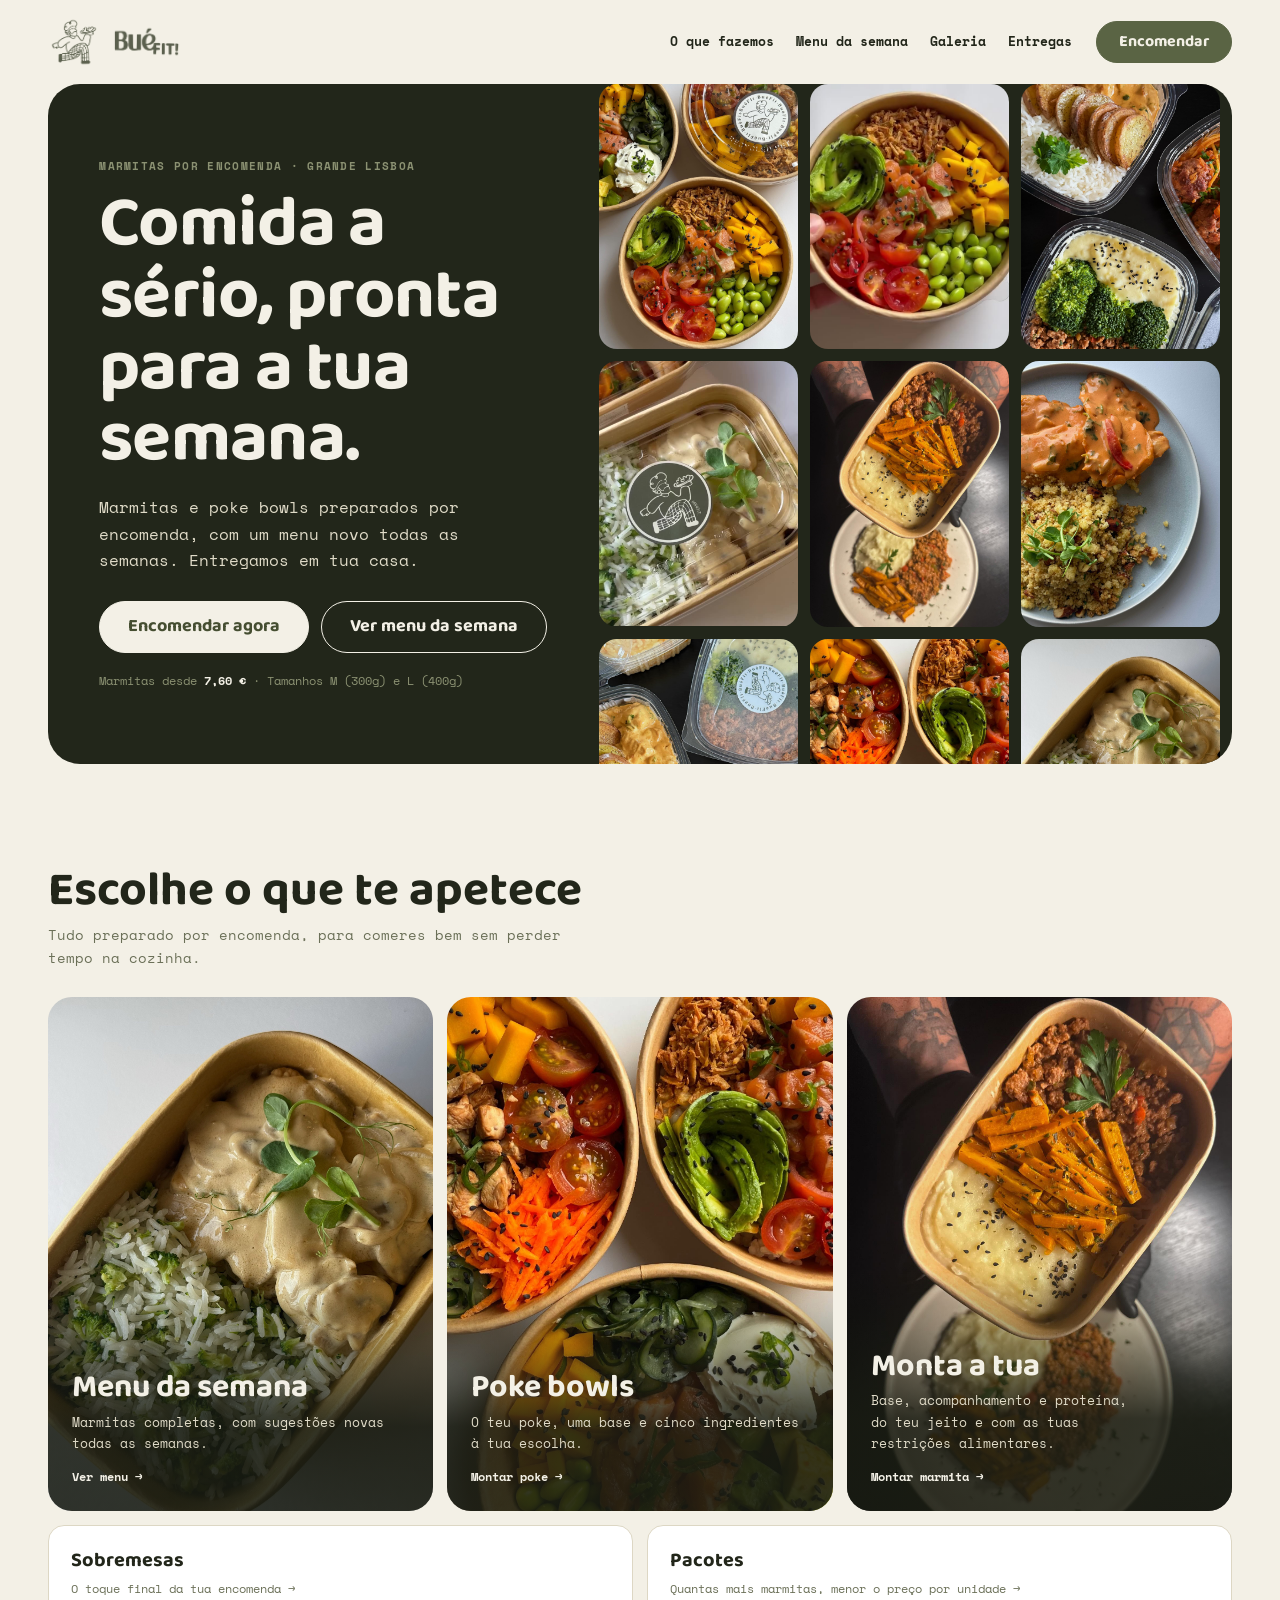
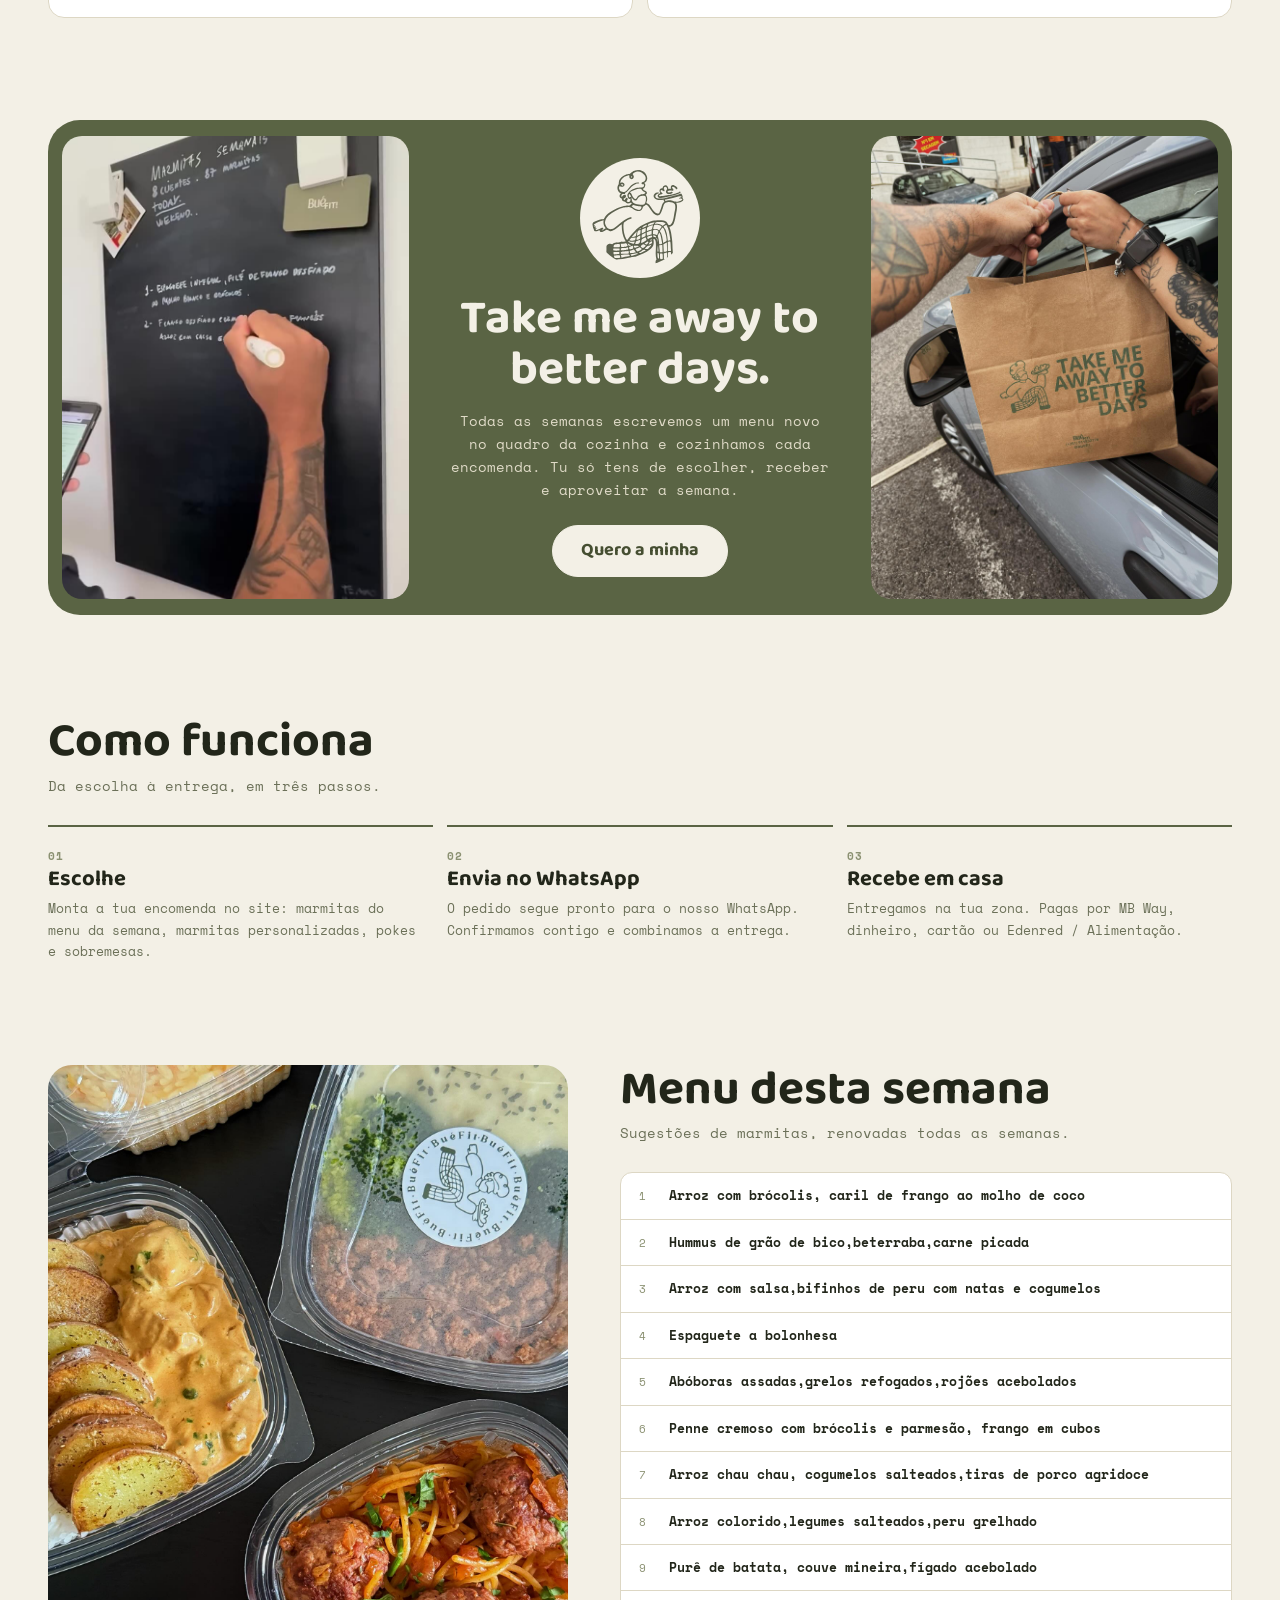
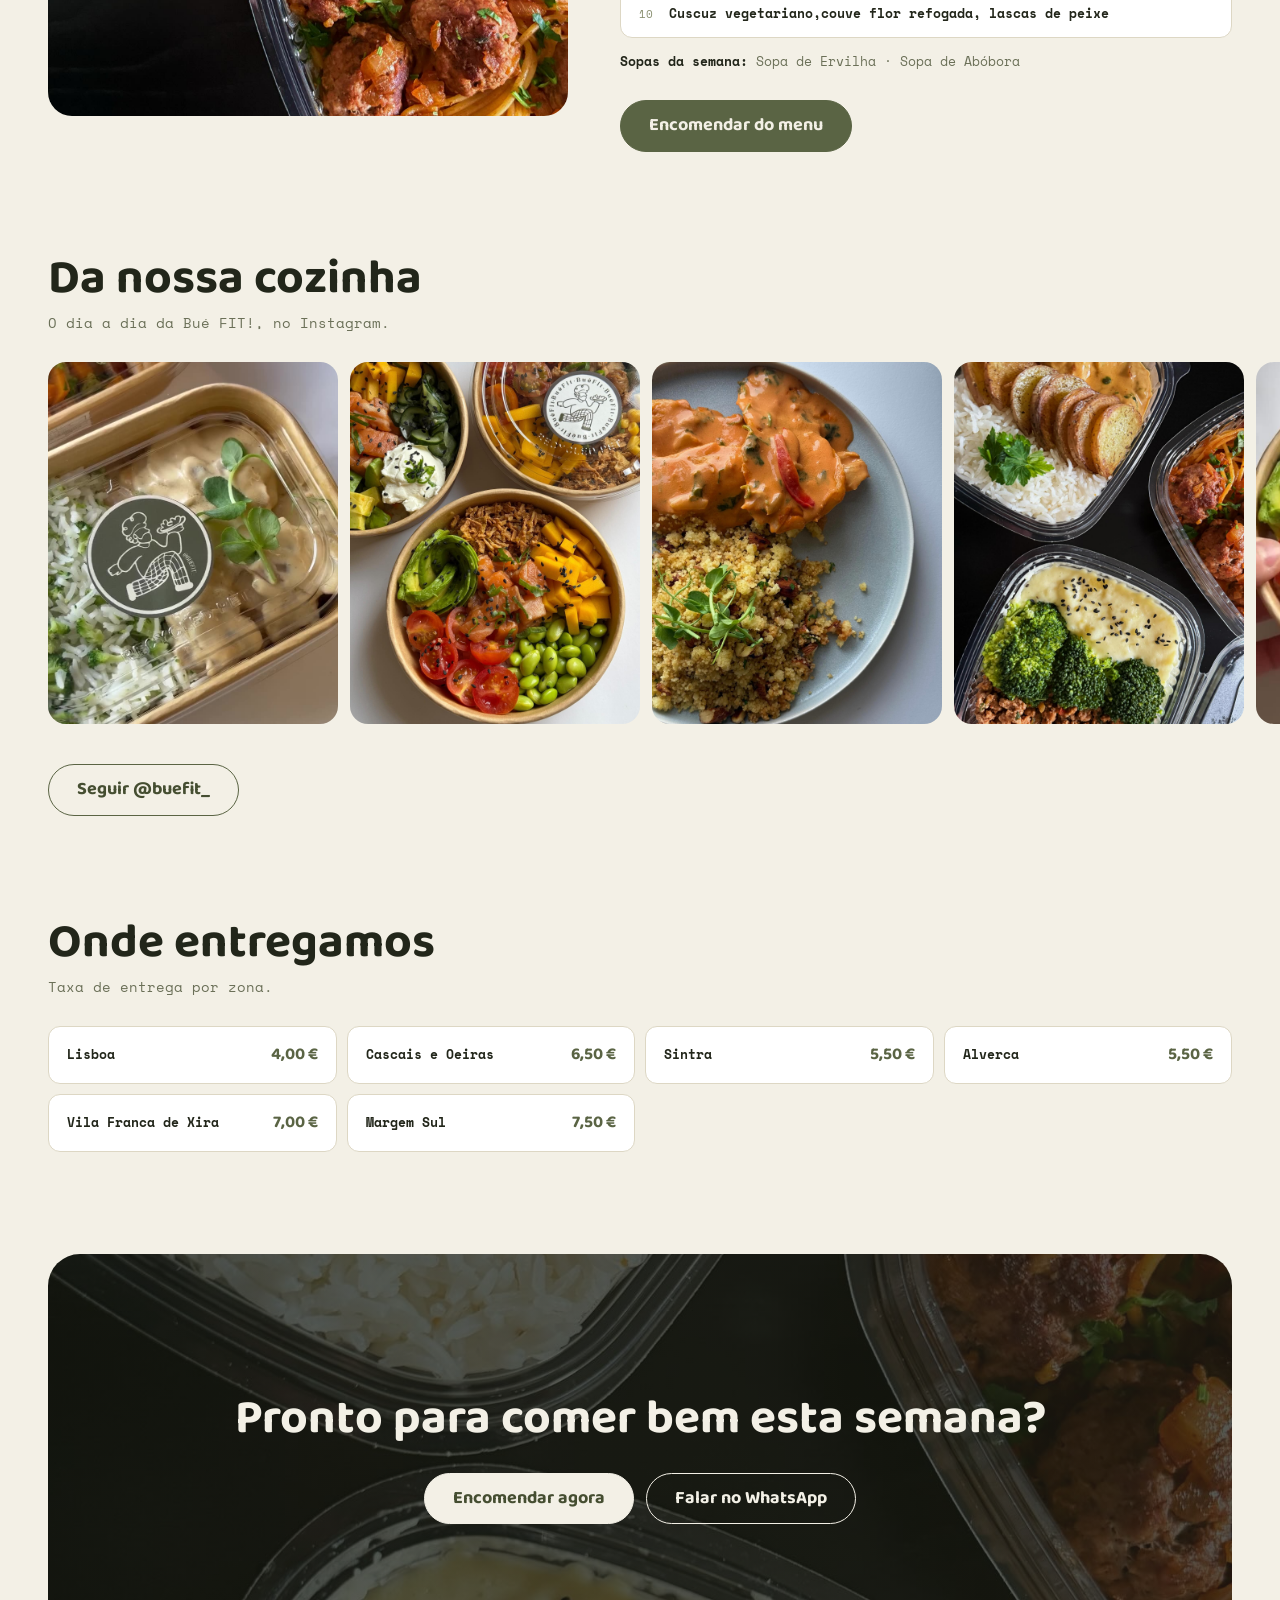
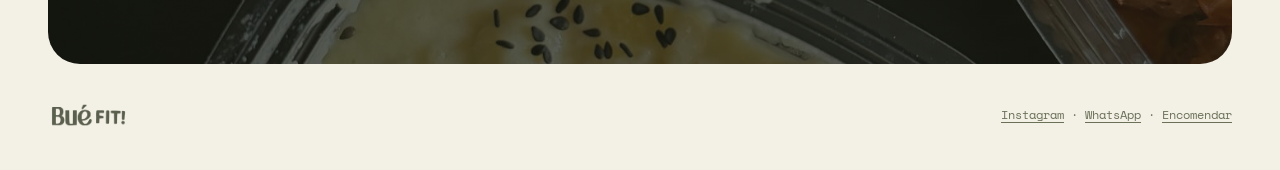
==== commit fecabb48: "Página inicial focada em fotos e vídeos do Instagram Co-Authored-By: Claude Fable 5.1 <noreply@anthr" ====
--- a/index.html
+++ b/index.html
@@ -29,8 +29,8 @@
   </a>
   <nav class="home-links">
     <a href="#produtos">O que fazemos</a>
-    <a href="#como">Como funciona</a>
     <a href="#menu">Menu da semana</a>
+    <a href="#galeria">Galeria</a>
     <a href="#entregas">Entregas</a>
   </nav>
   <a class="btn" href="encomendar.html">Encomendar</a>
@@ -42,48 +42,79 @@
   <section class="hero">
     <div class="hero-text">
       <p class="eyebrow">Marmitas por encomenda · Grande Lisboa</p>
-      <h1>Comida saudável, feita para a tua semana.</h1>
-      <p class="lead">Marmitas preparadas por encomenda e entregues em tua casa, com um menu novo todas as semanas. Escolhe as nossas sugestões ou monta a tua, do teu jeito.</p>
+      <h1>Comida a sério, pronta para a tua semana.</h1>
+      <p class="lead">Marmitas e poke bowls preparados por encomenda, com um menu novo todas as semanas. Entregamos em tua casa.</p>
       <div class="cta-row">
-        <a class="btn big" href="encomendar.html">Encomendar agora</a>
-        <a class="btn big ghost" href="#menu">Ver menu da semana</a>
+        <a class="btn big light" href="encomendar.html">Encomendar agora</a>
+        <a class="btn big outline-light" href="#menu">Ver menu da semana</a>
       </div>
       <p class="hero-note">Marmitas desde <b id="fromPrice"></b> · Tamanhos M (300g) e L (400g)</p>
     </div>
-    <div class="hero-art"><img src="images/chef_01.svg" alt="Chef Bué FIT"></div>
+    <div class="hero-media" aria-hidden="true">
+      <div class="col">
+        <img src="images/galeria/04.jpg" alt="">
+        <video src="images/galeria/13.mp4" poster="images/galeria/13.poster.jpg" autoplay muted loop playsinline></video>
+        <img src="images/galeria/02.jpg" alt="">
+      </div>
+      <div class="col">
+        <video src="images/galeria/05.mp4" poster="images/galeria/05.poster.jpg" autoplay muted loop playsinline></video>
+        <img src="images/galeria/10.jpg" alt="">
+        <img src="images/galeria/06.jpg" alt="">
+      </div>
+      <div class="col">
+        <img src="images/galeria/01.jpg" alt="">
+        <img src="images/galeria/11.jpg" alt="">
+        <img src="images/galeria/12.jpg" alt="">
+      </div>
+    </div>
   </section>
 
   <!-- ============ PRODUTOS ============ -->
   <section id="produtos">
-    <h2>O que fazemos</h2>
+    <h2>Escolhe o que te apetece</h2>
     <p class="sub">Tudo preparado por encomenda, para comeres bem sem perder tempo na cozinha.</p>
-    <div class="cards">
-      <a class="card" href="encomendar.html#week">
-        <h3>Menu da semana</h3>
-        <p>Sugestões de marmitas completas, renovadas todas as semanas, com sopas a acompanhar.</p>
-        <span class="more">Ver menu →</span>
+    <div class="features">
+      <a class="feature" href="encomendar.html#week">
+        <img src="images/galeria/12.jpg" alt="Marmita de arroz com brócolos e frango com molho cremoso" loading="lazy">
+        <div class="feature-text">
+          <h3>Menu da semana</h3>
+          <p>Marmitas completas, com sugestões novas todas as semanas.</p>
+          <span class="more">Ver menu →</span>
+        </div>
       </a>
-      <a class="card" href="encomendar.html#build">
-        <h3>Monta a tua</h3>
-        <p>Escolhe a base, o acompanhamento e a proteína. Filtra pelos ingredientes que respeitam as tuas restrições alimentares.</p>
-        <span class="more">Montar marmita →</span>
+      <a class="feature" href="encomendar.html#poke">
+        <img src="images/galeria/06.jpg" alt="Três poke bowls de salmão e frango com manga, abacate e edamame" loading="lazy">
+        <div class="feature-text">
+          <h3>Poke bowls</h3>
+          <p>O teu poke, uma base e cinco ingredientes à tua escolha.</p>
+          <span class="more">Montar poke →</span>
+        </div>
       </a>
-      <a class="card" href="encomendar.html#poke">
-        <h3>Poke bowls</h3>
-        <p>Escolhe o teu poke, uma base e cinco ingredientes à tua escolha.</p>
-        <span class="more">Montar poke →</span>
+      <a class="feature" href="encomendar.html#build">
+        <img src="images/galeria/10.jpg" alt="Marmita com puré, cenoura e carne picada, ao lado do mesmo prato servido" loading="lazy">
+        <div class="feature-text">
+          <h3>Monta a tua</h3>
+          <p>Base, acompanhamento e proteína, do teu jeito e com as tuas restrições alimentares.</p>
+          <span class="more">Montar marmita →</span>
+        </div>
       </a>
-      <a class="card" href="encomendar.html#extras">
-        <h3>Sobremesas</h3>
-        <p>O toque final da tua encomenda.</p>
-        <span class="more">Ver sobremesas →</span>
-      </a>
-      <a class="card olive" href="encomendar.html#pacotes">
-        <h3>Pacotes</h3>
-        <p>Quantas mais marmitas, menor o preço por unidade. O desconto é aplicado automaticamente na encomenda.</p>
-        <span class="more">Ver pacotes →</span>
-      </a>
-    </div>
+    </div>
+    <div class="extras-links">
+      <a href="encomendar.html#extras"><b>Sobremesas</b><span>O toque final da tua encomenda →</span></a>
+      <a href="encomendar.html#pacotes"><b>Pacotes</b><span>Quantas mais marmitas, menor o preço por unidade →</span></a>
+    </div>
+  </section>
+
+  <!-- ============ MARCA ============ -->
+  <section class="story">
+    <video class="autoplay" src="images/galeria/03.mp4" poster="images/galeria/03.poster.jpg" muted loop playsinline preload="none" aria-label="A escrever o menu da semana no quadro da cozinha"></video>
+    <div class="story-text">
+      <img src="images/chef_05.svg" alt="">
+      <h2>Take me away to better days.</h2>
+      <p>Todas as semanas escrevemos um menu novo no quadro da cozinha e cozinhamos cada encomenda. Tu só tens de escolher, receber e aproveitar a semana.</p>
+      <a class="btn big light" href="encomendar.html">Quero a minha</a>
+    </div>
+    <img src="images/galeria/08.jpg" alt="Saco Bué FIT entregue à janela do carro" loading="lazy">
   </section>
 
   <!-- ============ COMO FUNCIONA ============ -->
@@ -110,12 +141,15 @@
   </section>
 
   <!-- ============ MENU DA SEMANA ============ -->
-  <section id="menu">
-    <h2>Menu desta semana</h2>
-    <p class="sub">Sugestões de marmitas, renovadas todas as semanas.</p>
-    <ol class="menu-list" id="menuList"></ol>
-    <p class="menu-soups" id="menuSoups" hidden></p>
-    <div class="cta-row"><a class="btn big" href="encomendar.html#week">Encomendar do menu</a></div>
+  <section id="menu" class="menu">
+    <img src="images/galeria/02.jpg" alt="Marmitas Bué FIT com frango, batata assada e esparguete com almôndegas" loading="lazy">
+    <div>
+      <h2>Menu desta semana</h2>
+      <p class="sub">Sugestões de marmitas, renovadas todas as semanas.</p>
+      <ol class="menu-list" id="menuList"></ol>
+      <p class="menu-soups" id="menuSoups" hidden></p>
+      <div class="cta-row"><a class="btn big" href="encomendar.html#week">Encomendar do menu</a></div>
+    </div>
   </section>
 
   <!-- ============ GALERIA ============ -->
@@ -136,7 +170,6 @@
 
   <!-- ============ CTA FINAL ============ -->
   <section class="closing">
-    <img src="images/chef_05.svg" alt="">
     <h2>Pronto para comer bem esta semana?</h2>
     <div class="cta-row">
       <a class="btn big light" href="encomendar.html">Encomendar agora</a>
@@ -160,36 +193,8 @@
    para o browser/CDN nunca usar versões antigas (menus desatualizados). */
 [
   'data/ingredientes.js', 'data/semanas.js', 'data/pokes.js', 'data/zonas.js',
-  'data/precos.js', 'data/mensagens.js', 'data/galeria.js', 'javascript/funcoes.js',
+  'data/precos.js', 'data/mensagens.js', 'data/galeria.js', 'javascript/funcoes.js', 'javascript/home.js',
 ].forEach(f => document.write(`<script src="${f}?t=${Date.now()}"><\/script>`));
-</script>
-<script>
-const $ = s => document.querySelector(s);
-const eur = n => n.toFixed(2).replace('.', ',') + ' €';
-const esc = s => String(s).replace(/[&<>"]/g, c => ({'&':'&amp;','<':'&lt;','>':'&gt;','"':'&quot;'}[c]));
-
-$('#fromPrice').textContent = eur(PRECOS.semanal.M[1]);
-
-$('#menuList').innerHTML = WEEK.marmitas.map(m => `<li>${esc(m.trim())}</li>`).join('');
-if (WEEK.sopas.length) {
-  $('#menuSoups').hidden = false;
-  $('#menuSoups').innerHTML = '<b>Sopas da semana:</b> ' + WEEK.sopas.map(s => esc(s[0])).join(' · ');
-}
-
-$('#zoneList').innerHTML = ZONES.map(z => `<li><span>${esc(z[0])}</span><b>${eur(z[1])}</b></li>`).join('');
-
-$('#waLink').href = $('#waFoot').href = 'https://wa.me/' + WHATSAPP_NUMERO.replace(/\D/g, '');
-
-if (GALERIA.length) {
-  $('#gallery').hidden = false;
-  $('#gallery').innerHTML = GALERIA.map(([file, alt, link]) => {
-    const src = 'images/galeria/' + encodeURIComponent(file);
-    const media = /\.(mp4|webm|mov)$/i.test(file)
-      ? `<video src="${src}" muted loop playsinline controls preload="metadata" aria-label="${esc(alt || '')}"></video>`
-      : `<img src="${src}" alt="${esc(alt || '')}" loading="lazy">`;
-    return link ? `<a href="${esc(link)}" target="_blank" rel="noopener">${media}</a>` : `<div>${media}</div>`;
-  }).join('');
-}
 </script>
 </body>
 </html>
--- a/styles/app.css
+++ b/styles/app.css
@@ -959,17 +959,17 @@
 
 /* ---------- HOME (index.html) ---------- */
 body.page-home{
+  --gutter:clamp(16px,4vw,48px);
   font-family:'Space Mono',monospace;
   background:var(--cream);color:var(--olive-ink);
-  background-image:radial-gradient(1100px 700px at 42% 22%, rgba(255,255,255,.8), transparent 70%);
-  background-attachment:fixed;
   line-height:1.65;font-size:14px;text-wrap:pretty;
 }
 .page-home a{color:inherit;text-decoration:none}
+.page-home img,.page-home video{display:block}
 .page-home .home-top,.page-home main > section,.page-home .home-foot{
-  max-width:1120px;margin:0 auto;padding-left:clamp(20px,4vw,48px);padding-right:clamp(20px,4vw,48px);
-}
-.page-home .home-top{display:flex;align-items:center;gap:24px;padding-top:20px;padding-bottom:20px}
+  max-width:1280px;margin:0 auto;padding-left:var(--gutter);padding-right:var(--gutter);
+}
+.page-home .home-top{display:flex;align-items:center;gap:24px;padding-top:16px;padding-bottom:16px}
 .page-home .home-brand{display:flex;align-items:center;gap:12px;margin-right:auto}
 .page-home .home-brand .logo{width:52px;height:52px;object-fit:contain}
 .page-home .home-brand .word{height:36px;width:auto}
@@ -991,37 +991,92 @@
 .page-home .btn.outline-light{background:transparent;border-color:var(--cream)}
 .page-home .cta-row{display:flex;gap:12px;flex-wrap:wrap;margin-top:28px}
 
-.page-home main > section{padding-top:clamp(48px,8vw,88px)}
+.page-home main > section{padding-top:clamp(56px,8vw,104px)}
 .page-home h1,.page-home h2,.page-home h3{font-family:'Baloo 2';font-weight:700;color:var(--olive-ink)}
-.page-home h1{font-size:clamp(38px,6.5vw,68px);line-height:1.02;letter-spacing:-.01em}
-.page-home h2{font-size:clamp(28px,4vw,40px);line-height:1.1}
-.page-home h3{font-size:20px;line-height:1.2}
+.page-home h1{font-size:clamp(40px,5.6vw,76px);line-height:1;letter-spacing:-.01em}
+.page-home h2{font-size:clamp(30px,4.2vw,48px);line-height:1.05}
+.page-home h3{font-size:22px;line-height:1.2}
 .page-home .sub{color:var(--muted);margin:6px 0 28px;max-width:60ch}
-.page-home .eyebrow{font-size:11px;font-weight:700;letter-spacing:.12em;text-transform:uppercase;color:var(--olive);margin-bottom:14px}
-
-.page-home main > .hero{display:grid;grid-template-columns:1.2fr 1fr;gap:clamp(24px,5vw,64px);align-items:center;padding-top:clamp(24px,5vw,56px)}
-.page-home .hero .lead{font-size:16px;color:var(--muted);margin-top:18px;max-width:52ch}
+.page-home .eyebrow{font-size:11px;font-weight:700;letter-spacing:.12em;text-transform:uppercase;margin-bottom:14px}
+
+/* painéis escuros (hero, marca, fecho): ocupam a largura útil, cantos redondos */
+.page-home main > .hero,.page-home main > .story,.page-home main > .closing{
+  max-width:min(1280px,calc(100% - 2 * var(--gutter)));
+  border-radius:32px;overflow:hidden;color:var(--cream);
+}
+.page-home main > .story,.page-home main > .closing{margin-top:clamp(56px,8vw,104px)}
+.page-home :is(.hero,.story,.closing) :is(h1,h2){color:var(--cream)}
+
+/* hero: texto + colunas de fotos/vídeos que deslizam devagar */
+.page-home main > .hero{
+  --hero-h:clamp(520px,78vh,680px);
+  height:var(--hero-h);padding:0;
+  background:var(--olive-ink);
+  display:grid;grid-template-columns:1fr 1.15fr;
+}
+.page-home .hero-text{align-self:center;padding:clamp(24px,4vw,64px)}
+.page-home .hero .eyebrow{color:var(--olive-soft)}
+.page-home .hero .lead{font-size:16px;color:var(--cream-3);margin-top:18px;max-width:46ch}
 .page-home .hero-note{font-size:12px;color:var(--olive-soft);margin-top:18px}
-.page-home .hero-note b{color:var(--olive-ink)}
-.page-home .hero-art{background:var(--cream-2);border-radius:32px;padding:clamp(24px,4vw,48px);display:flex;justify-content:center}
-.page-home .hero-art img{width:100%;max-width:340px;height:auto;display:block}
+.page-home .hero-note b{color:var(--cream)}
+.page-home .hero-media{display:flex;gap:12px;padding-right:12px;height:var(--hero-h);overflow:hidden}
+.page-home .hero-media .col{
+  flex:1;min-width:0;height:max-content;display:flex;flex-direction:column;gap:12px;
+  animation:heroDrift 26s ease-in-out infinite alternate;
+}
+.page-home .hero-media .col:nth-child(2){animation-direction:alternate-reverse}
+.page-home .hero-media :is(img,video){width:100%;aspect-ratio:3/4;object-fit:cover;border-radius:18px}
+@keyframes heroDrift{
+  from{transform:translateY(0)}
+  to{transform:translateY(min(0px,calc(var(--hero-h) - 100%)))}
+}
+@media(max-width:1100px){.page-home .hero-media .col:nth-child(3){display:none}}
 @media(max-width:820px){
-  .page-home main > .hero{grid-template-columns:1fr}
-  .page-home .hero-art img{max-width:220px}
-}
-
-.page-home .cards{display:grid;grid-template-columns:repeat(auto-fit,minmax(260px,1fr));gap:14px}
-.page-home .card{
-  display:flex;flex-direction:column;gap:8px;
-  background:var(--paper);border:1px solid var(--line);border-radius:16px;padding:24px;
+  .page-home main > .hero{height:auto;grid-template-columns:1fr}
+  .page-home .hero-media{--hero-h:340px;order:-1;padding:0 12px}
+  .page-home .hero-media .col:nth-child(3){display:flex}
+}
+
+/* produtos: cartões de imagem */
+.page-home .features{display:grid;grid-template-columns:repeat(3,1fr);gap:14px}
+.page-home .feature{position:relative;aspect-ratio:3/4;border-radius:24px;overflow:hidden;background:var(--olive-ink);color:var(--cream)}
+.page-home .feature img{width:100%;height:100%;object-fit:cover;transition:transform .8s var(--ease-out)}
+.page-home .feature:hover img{transform:scale(1.05)}
+.page-home .feature-text{
+  position:absolute;inset:auto 0 0;padding:80px 24px 24px;
+  background:linear-gradient(transparent,rgba(24,27,18,.88) 62%);
+}
+.page-home .feature h3{color:var(--cream);font-size:clamp(24px,2.6vw,32px)}
+.page-home .feature p{font-size:13px;color:var(--cream-3);margin-top:4px}
+.page-home .feature .more{display:inline-block;margin-top:12px;font-size:12px;font-weight:700}
+@media(max-width:820px){
+  .page-home .features{grid-template-columns:1fr}
+  .page-home .feature{aspect-ratio:4/5}
+}
+.page-home .extras-links{display:grid;grid-template-columns:1fr 1fr;gap:14px;margin-top:14px}
+.page-home .extras-links a{
+  display:flex;flex-direction:column;gap:2px;
+  background:var(--paper);border:1px solid var(--line);border-radius:16px;padding:18px 22px;
   transition:transform .2s var(--ease-out),box-shadow .2s var(--ease-out);
 }
-.page-home .card:hover{transform:translateY(-2px);box-shadow:var(--shadow-soft)}
-.page-home .card p{font-size:13px;color:var(--muted)}
-.page-home .card .more{margin-top:auto;padding-top:10px;font-size:12px;font-weight:700;color:var(--olive)}
-.page-home .card.olive{background:var(--olive);border-color:var(--olive)}
-.page-home .card.olive h3,.page-home .card.olive .more{color:var(--cream)}
-.page-home .card.olive p{color:var(--cream-3)}
+.page-home .extras-links a:hover{transform:translateY(-2px);box-shadow:var(--shadow-soft)}
+.page-home .extras-links b{font-family:'Baloo 2';font-size:20px}
+.page-home .extras-links span{font-size:12px;color:var(--muted)}
+@media(max-width:820px){.page-home .extras-links{grid-template-columns:1fr}}
+
+/* marca */
+.page-home main > .story{
+  background:var(--olive);padding:14px;
+  display:grid;grid-template-columns:1fr 1.25fr 1fr;gap:14px;align-items:center;
+}
+.page-home .story > :is(img,video){width:100%;aspect-ratio:3/4;object-fit:cover;border-radius:20px}
+.page-home .story-text{text-align:center;padding:24px clamp(8px,2vw,32px)}
+.page-home .story-text img{width:120px;height:auto;margin:0 auto 16px;background:var(--cream);border-radius:50%;padding:12px}
+.page-home .story-text p{color:var(--cream-3);margin:14px auto 24px;max-width:44ch}
+@media(max-width:820px){
+  .page-home main > .story{grid-template-columns:1fr 1fr}
+  .page-home .story-text{grid-column:1 / -1;order:-1;padding-top:32px}
+}
 
 .page-home .steps{list-style:none;display:grid;grid-template-columns:repeat(3,1fr);gap:14px}
 .page-home .steps li{border-top:2px solid var(--olive);padding-top:16px}
@@ -1029,26 +1084,40 @@
 .page-home .steps p{font-size:13px;color:var(--muted);margin-top:6px}
 @media(max-width:820px){.page-home .steps{grid-template-columns:1fr}}
 
+/* menu da semana */
+.page-home main > .menu{display:grid;grid-template-columns:.85fr 1fr;gap:clamp(20px,4vw,56px);align-items:start}
+.page-home .menu > img{width:100%;aspect-ratio:4/5;object-fit:cover;border-radius:24px;position:sticky;top:20px}
 .page-home .menu-list{
   list-style:none;counter-reset:m;
   background:var(--paper);border:1px solid var(--line);border-radius:var(--r);overflow:hidden;
-  display:grid;grid-template-columns:1fr 1fr;
 }
 .page-home .menu-list li{
   counter-increment:m;display:flex;gap:12px;align-items:baseline;
-  padding:12px 18px;font-size:13px;font-weight:700;border-bottom:1px solid var(--line);
-}
+  padding:12px 18px;font-size:13px;font-weight:700;
+}
+.page-home .menu-list li + li{border-top:1px solid var(--line)}
 .page-home .menu-list li::before{content:counter(m);font-size:10.5px;font-weight:400;color:var(--olive-soft);min-width:18px}
-@media(max-width:820px){.page-home .menu-list{grid-template-columns:1fr}}
 .page-home .menu-soups{font-size:12.5px;color:var(--muted);margin-top:14px}
 .page-home .menu-soups b{color:var(--olive-ink)}
-
-.page-home .gallery{display:grid;grid-template-columns:repeat(auto-fill,minmax(220px,1fr));gap:10px}
+@media(max-width:820px){
+  .page-home main > .menu{grid-template-columns:1fr}
+  .page-home .menu > img{position:static;aspect-ratio:4/3}
+}
+
+/* galeria: fila horizontal com scroll */
+.page-home .gallery{
+  display:flex;gap:12px;overflow-x:auto;scroll-snap-type:x mandatory;
+  margin:0 calc(-1 * var(--gutter));padding:0 var(--gutter) 12px;scroll-padding:0 var(--gutter);
+  scrollbar-width:thin;scrollbar-color:var(--cream-3) transparent;
+}
 .page-home .gallery[hidden]{display:none}
 .page-home .gallery[hidden] + .cta-row{margin-top:0}
-.page-home .gallery > *{aspect-ratio:4/5;border-radius:14px;overflow:hidden;background:var(--cream-2);display:block}
-.page-home .gallery img,.page-home .gallery video{width:100%;height:100%;object-fit:cover;display:block}
-@media(max-width:520px){.page-home .gallery{grid-template-columns:1fr 1fr}}
+.page-home .gallery > *{
+  flex:0 0 clamp(200px,24vw,290px);aspect-ratio:4/5;scroll-snap-align:start;
+  border-radius:18px;overflow:hidden;background:var(--cream-2);
+}
+.page-home .gallery :is(img,video){width:100%;height:100%;object-fit:cover;transition:transform .8s var(--ease-out)}
+.page-home .gallery a:hover :is(img,video){transform:scale(1.05)}
 
 .page-home .zones{list-style:none;display:grid;grid-template-columns:repeat(auto-fill,minmax(240px,1fr));gap:10px}
 .page-home .zones li{
@@ -1059,12 +1128,9 @@
 .page-home .zones b{font-family:'Baloo 2';font-size:17px;color:var(--olive)}
 
 .page-home main > .closing{
-  margin-top:clamp(48px,8vw,88px);padding-top:clamp(36px,6vw,64px);padding-bottom:clamp(36px,6vw,64px);
-  background:var(--olive);border-radius:32px;text-align:center;
-  max-width:min(1120px,calc(100% - 2 * clamp(20px,4vw,48px)));
-}
-.page-home .closing img{width:140px;height:auto;background:var(--cream);border-radius:50%;padding:14px;margin-bottom:18px}
-.page-home .closing h2{color:var(--cream)}
+  padding:clamp(64px,11vw,140px) var(--gutter);text-align:center;
+  background:linear-gradient(rgba(24,27,18,.72),rgba(24,27,18,.72)),url(../images/galeria/01.jpg) center/cover;
+}
 .page-home .closing .cta-row{justify-content:center}
 
 .page-home .home-foot{
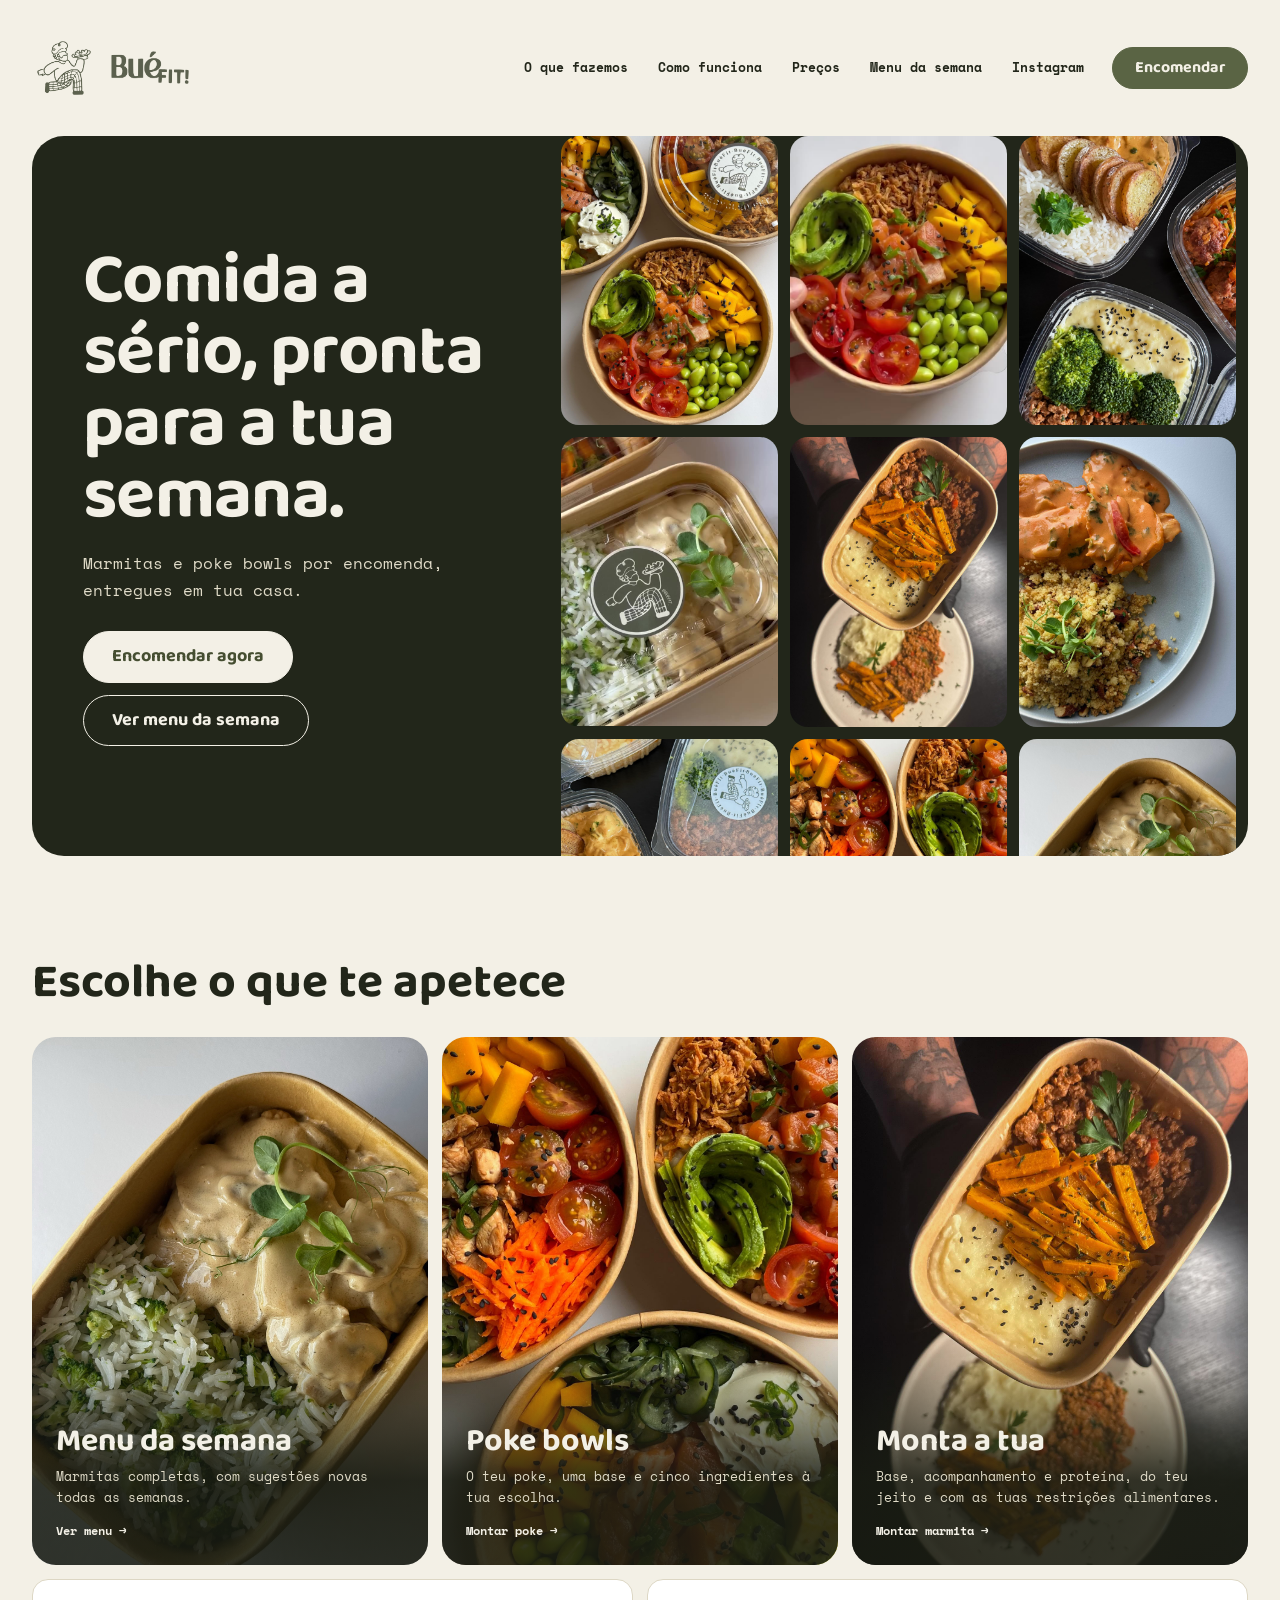
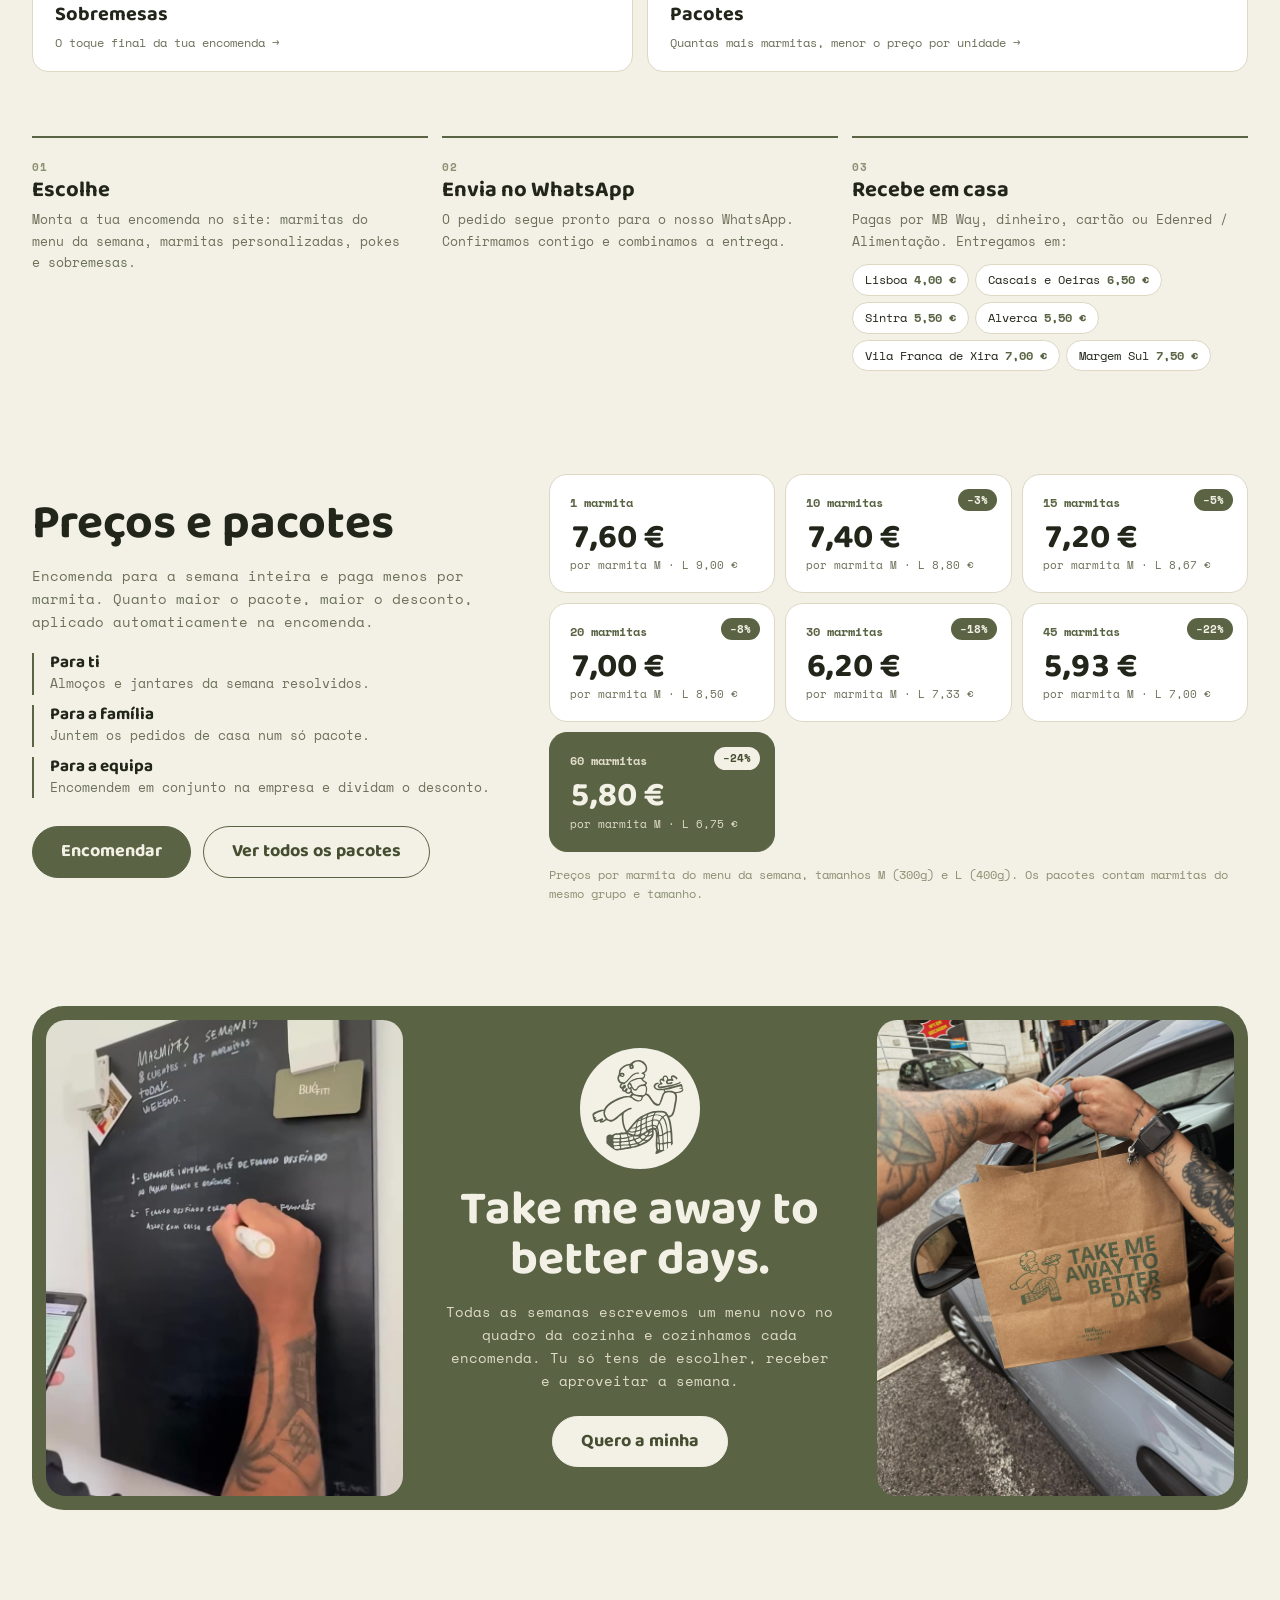
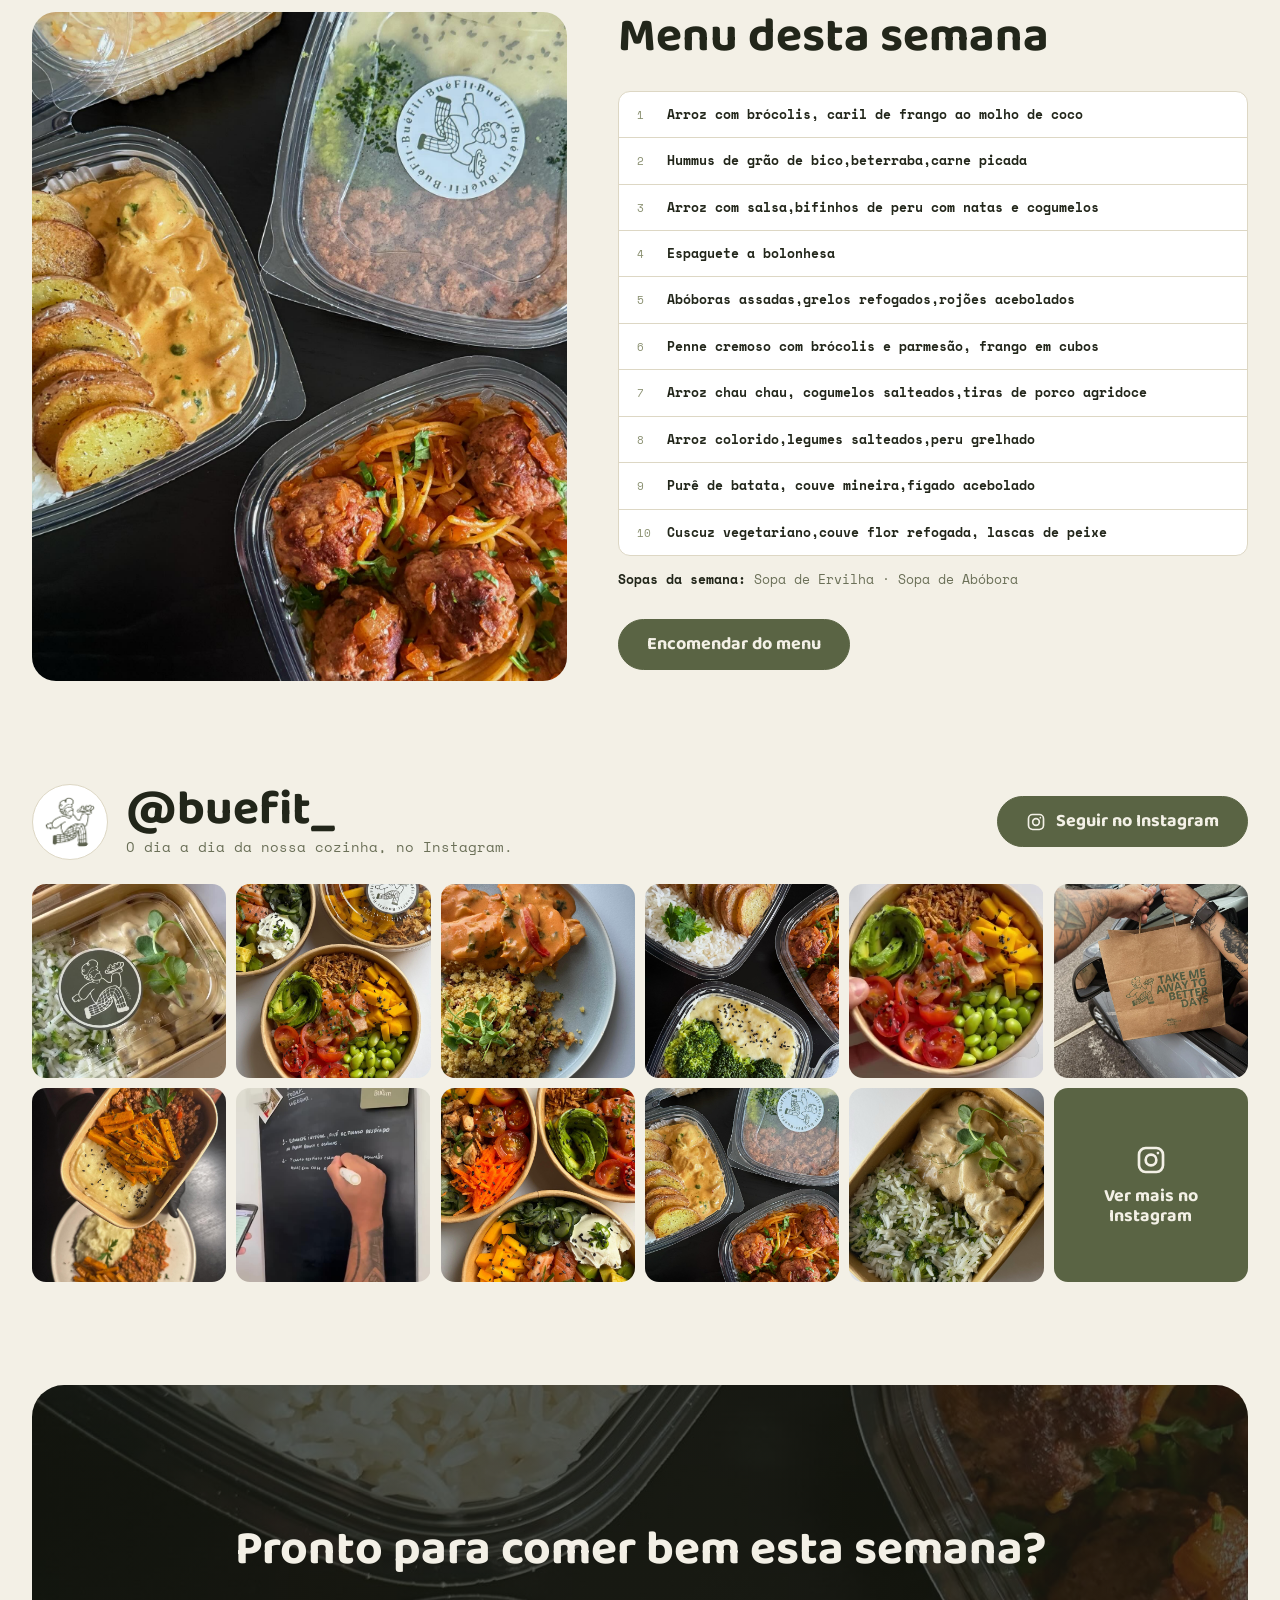
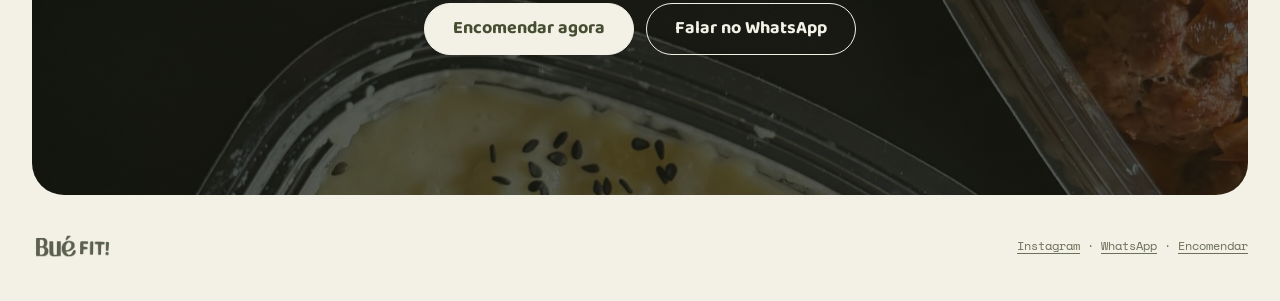
==== commit 4b9bfecd: "Página inicial: mais larga, hero mais simples, secções fundidas, preços e pacotes, grelha do Instagr" ====
--- a/index.html
+++ b/index.html
@@ -29,9 +29,10 @@
   </a>
   <nav class="home-links">
     <a href="#produtos">O que fazemos</a>
+    <a href="#como">Como funciona</a>
+    <a href="#precos">Preços</a>
     <a href="#menu">Menu da semana</a>
-    <a href="#galeria">Galeria</a>
-    <a href="#entregas">Entregas</a>
+    <a href="#galeria">Instagram</a>
   </nav>
   <a class="btn" href="encomendar.html">Encomendar</a>
 </header>
@@ -41,14 +42,12 @@
   <!-- ============ HERO ============ -->
   <section class="hero">
     <div class="hero-text">
-      <p class="eyebrow">Marmitas por encomenda · Grande Lisboa</p>
       <h1>Comida a sério, pronta para a tua semana.</h1>
-      <p class="lead">Marmitas e poke bowls preparados por encomenda, com um menu novo todas as semanas. Entregamos em tua casa.</p>
+      <p class="lead">Marmitas e poke bowls por encomenda, entregues em tua casa.</p>
       <div class="cta-row">
         <a class="btn big light" href="encomendar.html">Encomendar agora</a>
         <a class="btn big outline-light" href="#menu">Ver menu da semana</a>
       </div>
-      <p class="hero-note">Marmitas desde <b id="fromPrice"></b> · Tamanhos M (300g) e L (400g)</p>
     </div>
     <div class="hero-media" aria-hidden="true">
       <div class="col">
@@ -72,7 +71,6 @@
   <!-- ============ PRODUTOS ============ -->
   <section id="produtos">
     <h2>Escolhe o que te apetece</h2>
-    <p class="sub">Tudo preparado por encomenda, para comeres bem sem perder tempo na cozinha.</p>
     <div class="features">
       <a class="feature" href="encomendar.html#week">
         <img src="images/galeria/12.jpg" alt="Marmita de arroz com brócolos e frango com molho cremoso" loading="lazy">
@@ -103,25 +101,7 @@
       <a href="encomendar.html#extras"><b>Sobremesas</b><span>O toque final da tua encomenda →</span></a>
       <a href="encomendar.html#pacotes"><b>Pacotes</b><span>Quantas mais marmitas, menor o preço por unidade →</span></a>
     </div>
-  </section>
-
-  <!-- ============ MARCA ============ -->
-  <section class="story">
-    <video class="autoplay" src="images/galeria/03.mp4" poster="images/galeria/03.poster.jpg" muted loop playsinline preload="none" aria-label="A escrever o menu da semana no quadro da cozinha"></video>
-    <div class="story-text">
-      <img src="images/chef_05.svg" alt="">
-      <h2>Take me away to better days.</h2>
-      <p>Todas as semanas escrevemos um menu novo no quadro da cozinha e cozinhamos cada encomenda. Tu só tens de escolher, receber e aproveitar a semana.</p>
-      <a class="btn big light" href="encomendar.html">Quero a minha</a>
-    </div>
-    <img src="images/galeria/08.jpg" alt="Saco Bué FIT entregue à janela do carro" loading="lazy">
-  </section>
-
-  <!-- ============ COMO FUNCIONA ============ -->
-  <section id="como">
-    <h2>Como funciona</h2>
-    <p class="sub">Da escolha à entrega, em três passos.</p>
-    <ol class="steps">
+    <ol class="steps" id="como">
       <li>
         <span class="step-num">01</span>
         <h3>Escolhe</h3>
@@ -132,12 +112,47 @@
         <h3>Envia no WhatsApp</h3>
         <p>O pedido segue pronto para o nosso WhatsApp. Confirmamos contigo e combinamos a entrega.</p>
       </li>
-      <li>
+      <li id="entregas">
         <span class="step-num">03</span>
         <h3>Recebe em casa</h3>
-        <p>Entregamos na tua zona. Pagas por MB Way, dinheiro, cartão ou Edenred / Alimentação.</p>
+        <p>Pagas por MB Way, dinheiro, cartão ou Edenred / Alimentação. Entregamos em:</p>
+        <ul class="zones" id="zoneList"></ul>
       </li>
     </ol>
+  </section>
+
+  <!-- ============ PREÇOS E PACOTES ============ -->
+  <section id="precos" class="prices">
+    <div class="prices-text">
+      <h2>Preços e pacotes</h2>
+      <p>Encomenda para a semana inteira e paga menos por marmita. Quanto maior o pacote, maior o desconto, aplicado automaticamente na encomenda.</p>
+      <ul class="prices-who">
+        <li><b>Para ti</b> Almoços e jantares da semana resolvidos.</li>
+        <li><b>Para a família</b> Juntem os pedidos de casa num só pacote.</li>
+        <li><b>Para a equipa</b> Encomendem em conjunto na empresa e dividam o desconto.</li>
+      </ul>
+      <div class="cta-row">
+        <a class="btn big" href="encomendar.html">Encomendar</a>
+        <a class="btn big ghost" href="encomendar.html#pacotes">Ver todos os pacotes</a>
+      </div>
+    </div>
+    <div>
+      <!-- preços lidos de data/precos.js (menu da semana) -->
+      <ol class="pack-list" id="packList"></ol>
+      <p class="prices-note">Preços por marmita do menu da semana, tamanhos M (300g) e L (400g). Os pacotes contam marmitas do mesmo grupo e tamanho.</p>
+    </div>
+  </section>
+
+  <!-- ============ MARCA ============ -->
+  <section class="story">
+    <video class="autoplay" src="images/galeria/03.mp4" poster="images/galeria/03.poster.jpg" muted loop playsinline preload="none" aria-label="A escrever o menu da semana no quadro da cozinha"></video>
+    <div class="story-text">
+      <img src="images/chef_05.svg" alt="">
+      <h2>Take me away to better days.</h2>
+      <p>Todas as semanas escrevemos um menu novo no quadro da cozinha e cozinhamos cada encomenda. Tu só tens de escolher, receber e aproveitar a semana.</p>
+      <a class="btn big light" href="encomendar.html">Quero a minha</a>
+    </div>
+    <img src="images/galeria/08.jpg" alt="Saco Bué FIT entregue à janela do carro" loading="lazy">
   </section>
 
   <!-- ============ MENU DA SEMANA ============ -->
@@ -145,7 +160,6 @@
     <img src="images/galeria/02.jpg" alt="Marmitas Bué FIT com frango, batata assada e esparguete com almôndegas" loading="lazy">
     <div>
       <h2>Menu desta semana</h2>
-      <p class="sub">Sugestões de marmitas, renovadas todas as semanas.</p>
       <ol class="menu-list" id="menuList"></ol>
       <p class="menu-soups" id="menuSoups" hidden></p>
       <div class="cta-row"><a class="btn big" href="encomendar.html#week">Encomendar do menu</a></div>
@@ -153,19 +167,19 @@
   </section>
 
   <!-- ============ GALERIA ============ -->
-  <section id="galeria">
-    <h2>Da nossa cozinha</h2>
-    <p class="sub">O dia a dia da Bué FIT!, no Instagram.</p>
+  <section id="galeria" class="ig">
+    <div class="ig-head">
+      <img src="images/logo.png" alt="">
+      <div>
+        <h2>@buefit_</h2>
+        <p>O dia a dia da nossa cozinha, no Instagram.</p>
+      </div>
+      <a class="btn big" href="https://www.instagram.com/buefit_/" target="_blank" rel="noopener"><svg width="20" height="20" viewBox="0 0 24 24" fill="none" stroke="currentColor" stroke-width="2" aria-hidden="true"><rect x="3" y="3" width="18" height="18" rx="5"/><circle cx="12" cy="12" r="4"/><circle cx="17.2" cy="6.8" r="1" fill="currentColor" stroke="none"/></svg> Seguir no Instagram</a>
+    </div>
     <!-- fotos e vídeos listados em data/galeria.js -->
-    <div class="gallery" id="gallery" hidden></div>
-    <div class="cta-row"><a class="btn big ghost" href="https://www.instagram.com/buefit_/" target="_blank" rel="noopener">Seguir @buefit_</a></div>
-  </section>
-
-  <!-- ============ ENTREGAS ============ -->
-  <section id="entregas">
-    <h2>Onde entregamos</h2>
-    <p class="sub">Taxa de entrega por zona.</p>
-    <ul class="zones" id="zoneList"></ul>
+    <div class="ig-grid" id="gallery">
+      <a class="ig-more" href="https://www.instagram.com/buefit_/" target="_blank" rel="noopener"><svg width="20" height="20" viewBox="0 0 24 24" fill="none" stroke="currentColor" stroke-width="2" aria-hidden="true"><rect x="3" y="3" width="18" height="18" rx="5"/><circle cx="12" cy="12" r="4"/><circle cx="17.2" cy="6.8" r="1" fill="currentColor" stroke="none"/></svg><b>Ver mais no Instagram</b></a>
+    </div>
   </section>
 
   <!-- ============ CTA FINAL ============ -->
--- a/styles/app.css
+++ b/styles/app.css
@@ -959,7 +959,7 @@
 
 /* ---------- HOME (index.html) ---------- */
 body.page-home{
-  --gutter:clamp(16px,4vw,48px);
+  --gutter:clamp(14px,2.5vw,36px);
   font-family:'Space Mono',monospace;
   background:var(--cream);color:var(--olive-ink);
   line-height:1.65;font-size:14px;text-wrap:pretty;
@@ -967,18 +967,18 @@
 .page-home a{color:inherit;text-decoration:none}
 .page-home img,.page-home video{display:block}
 .page-home .home-top,.page-home main > section,.page-home .home-foot{
-  max-width:1280px;margin:0 auto;padding-left:var(--gutter);padding-right:var(--gutter);
-}
-.page-home .home-top{display:flex;align-items:center;gap:24px;padding-top:16px;padding-bottom:16px}
+  max-width:1680px;margin:0 auto;padding-left:var(--gutter);padding-right:var(--gutter);
+}
+.page-home .home-top{display:flex;align-items:center;gap:28px;padding-top:clamp(20px,3vw,36px);padding-bottom:clamp(20px,3vw,36px)}
 .page-home .home-brand{display:flex;align-items:center;gap:12px;margin-right:auto}
-.page-home .home-brand .logo{width:52px;height:52px;object-fit:contain}
-.page-home .home-brand .word{height:36px;width:auto}
-.page-home .home-links{display:flex;gap:22px;font-size:12.5px;font-weight:700}
+.page-home .home-brand .logo{width:64px;height:64px;object-fit:contain}
+.page-home .home-brand .word{height:44px;width:auto}
+.page-home .home-links{display:flex;gap:30px;font-size:13px;font-weight:700}
 .page-home .home-links a:hover{color:var(--olive)}
 @media(max-width:820px){.page-home .home-links{display:none}}
 
 .page-home .btn{
-  display:inline-block;font-family:'Baloo 2';font-weight:700;font-size:16px;line-height:1.2;
+  display:inline-flex;align-items:center;gap:10px;font-family:'Baloo 2';font-weight:700;font-size:16px;line-height:1.2;
   background:var(--olive);color:var(--cream);
   border:1.5px solid var(--olive);border-radius:999px;padding:10px 22px;
   transition:transform .18s var(--ease-out),box-shadow .18s var(--ease-out);
@@ -996,12 +996,11 @@
 .page-home h1{font-size:clamp(40px,5.6vw,76px);line-height:1;letter-spacing:-.01em}
 .page-home h2{font-size:clamp(30px,4.2vw,48px);line-height:1.05}
 .page-home h3{font-size:22px;line-height:1.2}
-.page-home .sub{color:var(--muted);margin:6px 0 28px;max-width:60ch}
-.page-home .eyebrow{font-size:11px;font-weight:700;letter-spacing:.12em;text-transform:uppercase;margin-bottom:14px}
+.page-home main h2{margin-bottom:28px}
 
 /* painéis escuros (hero, marca, fecho): ocupam a largura útil, cantos redondos */
 .page-home main > .hero,.page-home main > .story,.page-home main > .closing{
-  max-width:min(1280px,calc(100% - 2 * var(--gutter)));
+  max-width:min(1680px,calc(100% - 2 * var(--gutter)));
   border-radius:32px;overflow:hidden;color:var(--cream);
 }
 .page-home main > .story,.page-home main > .closing{margin-top:clamp(56px,8vw,104px)}
@@ -1009,16 +1008,13 @@
 
 /* hero: texto + colunas de fotos/vídeos que deslizam devagar */
 .page-home main > .hero{
-  --hero-h:clamp(520px,78vh,680px);
+  --hero-h:clamp(520px,80vh,760px);
   height:var(--hero-h);padding:0;
   background:var(--olive-ink);
-  display:grid;grid-template-columns:1fr 1.15fr;
+  display:grid;grid-template-columns:1fr 1.3fr;
 }
 .page-home .hero-text{align-self:center;padding:clamp(24px,4vw,64px)}
-.page-home .hero .eyebrow{color:var(--olive-soft)}
 .page-home .hero .lead{font-size:16px;color:var(--cream-3);margin-top:18px;max-width:46ch}
-.page-home .hero-note{font-size:12px;color:var(--olive-soft);margin-top:18px}
-.page-home .hero-note b{color:var(--cream)}
 .page-home .hero-media{display:flex;gap:12px;padding-right:12px;height:var(--hero-h);overflow:hidden}
 .page-home .hero-media .col{
   flex:1;min-width:0;height:max-content;display:flex;flex-direction:column;gap:12px;
@@ -1064,6 +1060,34 @@
 .page-home .extras-links span{font-size:12px;color:var(--muted)}
 @media(max-width:820px){.page-home .extras-links{grid-template-columns:1fr}}
 
+/* preços e pacotes */
+.page-home main > .prices{display:grid;grid-template-columns:.8fr 1.2fr;gap:clamp(24px,4vw,64px);align-items:center}
+.page-home main .prices h2{margin-bottom:14px}
+.page-home .prices-text > p{color:var(--muted);max-width:52ch}
+.page-home .prices-who{list-style:none;margin-top:20px;display:grid;gap:10px}
+.page-home .prices-who li{font-size:13px;color:var(--muted);padding-left:16px;border-left:2px solid var(--olive)}
+.page-home .prices-who b{display:block;font-family:'Baloo 2';font-size:17px;color:var(--olive-ink);line-height:1.2}
+.page-home .pack-list{list-style:none;display:grid;grid-template-columns:repeat(auto-fill,minmax(170px,1fr));gap:10px}
+.page-home .pack-list li{
+  position:relative;display:flex;flex-direction:column;
+  background:var(--paper);border:1px solid var(--line);border-radius:18px;padding:18px 20px;
+}
+.page-home .pack-list span{font-size:12px;font-weight:700;color:var(--olive)}
+.page-home .pack-list b{font-family:'Baloo 2';font-size:34px;line-height:1.1;font-variant-numeric:tabular-nums;margin-top:6px}
+.page-home .pack-list small{font-size:11px;color:var(--muted)}
+.page-home .pack-list em{
+  position:absolute;top:14px;right:14px;font-style:normal;font-size:11px;font-weight:700;
+  background:var(--olive);color:var(--cream);border-radius:999px;padding:2px 9px;
+}
+.page-home .pack-list li:last-child{background:var(--olive);border-color:var(--olive);color:var(--cream)}
+.page-home .pack-list li:last-child :is(span,small){color:var(--cream-3)}
+.page-home .pack-list li:last-child em{background:var(--cream);color:var(--olive-deep)}
+.page-home .prices-note{font-size:11.5px;color:var(--olive-soft);margin-top:14px}
+@media(max-width:900px){
+  .page-home main > .prices{grid-template-columns:1fr}
+  .page-home .pack-list{grid-template-columns:1fr 1fr}
+}
+
 /* marca */
 .page-home main > .story{
   background:var(--olive);padding:14px;
@@ -1072,13 +1096,14 @@
 .page-home .story > :is(img,video){width:100%;aspect-ratio:3/4;object-fit:cover;border-radius:20px}
 .page-home .story-text{text-align:center;padding:24px clamp(8px,2vw,32px)}
 .page-home .story-text img{width:120px;height:auto;margin:0 auto 16px;background:var(--cream);border-radius:50%;padding:12px}
+.page-home main .story-text h2,.page-home main .closing h2{margin:0}
 .page-home .story-text p{color:var(--cream-3);margin:14px auto 24px;max-width:44ch}
 @media(max-width:820px){
   .page-home main > .story{grid-template-columns:1fr 1fr}
   .page-home .story-text{grid-column:1 / -1;order:-1;padding-top:32px}
 }
 
-.page-home .steps{list-style:none;display:grid;grid-template-columns:repeat(3,1fr);gap:14px}
+.page-home .steps{list-style:none;display:grid;grid-template-columns:repeat(3,1fr);gap:14px;margin-top:clamp(36px,5vw,64px)}
 .page-home .steps li{border-top:2px solid var(--olive);padding-top:16px}
 .page-home .steps .step-num{font-size:11px;font-weight:700;letter-spacing:.1em;color:var(--olive-soft)}
 .page-home .steps p{font-size:13px;color:var(--muted);margin-top:6px}
@@ -1104,28 +1129,33 @@
   .page-home .menu > img{position:static;aspect-ratio:4/3}
 }
 
-/* galeria: fila horizontal com scroll */
-.page-home .gallery{
-  display:flex;gap:12px;overflow-x:auto;scroll-snap-type:x mandatory;
-  margin:0 calc(-1 * var(--gutter));padding:0 var(--gutter) 12px;scroll-padding:0 var(--gutter);
-  scrollbar-width:thin;scrollbar-color:var(--cream-3) transparent;
-}
-.page-home .gallery[hidden]{display:none}
-.page-home .gallery[hidden] + .cta-row{margin-top:0}
-.page-home .gallery > *{
-  flex:0 0 clamp(200px,24vw,290px);aspect-ratio:4/5;scroll-snap-align:start;
-  border-radius:18px;overflow:hidden;background:var(--cream-2);
-}
-.page-home .gallery :is(img,video){width:100%;height:100%;object-fit:cover;transition:transform .8s var(--ease-out)}
-.page-home .gallery a:hover :is(img,video){transform:scale(1.05)}
-
-.page-home .zones{list-style:none;display:grid;grid-template-columns:repeat(auto-fill,minmax(240px,1fr));gap:10px}
-.page-home .zones li{
-  display:flex;justify-content:space-between;align-items:baseline;gap:12px;
-  background:var(--paper);border:1px solid var(--line);border-radius:12px;padding:14px 18px;
-  font-weight:700;font-size:13px;
-}
-.page-home .zones b{font-family:'Baloo 2';font-size:17px;color:var(--olive)}
+/* instagram: cabeçalho de perfil + grelha fixa (sem scroll) */
+.page-home .ig-head{display:flex;align-items:center;gap:18px;flex-wrap:wrap;margin-bottom:24px}
+.page-home .ig-head img{width:76px;height:76px;object-fit:contain;background:var(--paper);border:1px solid var(--line);border-radius:50%;padding:8px}
+.page-home .ig-head > div{margin-right:auto}
+.page-home main .ig-head h2{margin:0}
+.page-home .ig-head p{color:var(--muted)}
+.page-home .ig-grid{display:grid;grid-template-columns:repeat(6,1fr);gap:10px}
+@media(max-width:1100px){.page-home .ig-grid{grid-template-columns:repeat(4,1fr)}}
+@media(max-width:620px){.page-home .ig-grid{grid-template-columns:repeat(3,1fr);gap:6px}}
+.page-home .ig-grid > a{display:block;aspect-ratio:1;border-radius:14px;overflow:hidden;background:var(--cream-2)}
+.page-home .ig-grid :is(img,video){width:100%;height:100%;object-fit:cover;transition:transform .8s var(--ease-out)}
+.page-home .ig-grid a:hover :is(img,video){transform:scale(1.06)}
+.page-home .ig-grid .ig-more{
+  display:flex;flex-direction:column;align-items:center;justify-content:center;gap:10px;
+  background:var(--olive);color:var(--cream);text-align:center;padding:10px;
+  font-family:'Baloo 2';font-size:clamp(13px,1.4vw,19px);line-height:1.15;
+  transition:background .2s;
+}
+.page-home .ig-grid .ig-more:hover{background:var(--olive-deep)}
+.page-home .ig-more svg{width:32px;height:32px}
+
+.page-home .zones{list-style:none;display:flex;flex-wrap:wrap;gap:6px;margin-top:12px}
+.page-home .steps .zones li{
+  background:var(--paper);border:1px solid var(--line);border-radius:999px;padding:5px 12px;
+  font-size:12px;
+}
+.page-home .zones b{color:var(--olive)}
 
 .page-home main > .closing{
   padding:clamp(64px,11vw,140px) var(--gutter);text-align:center;
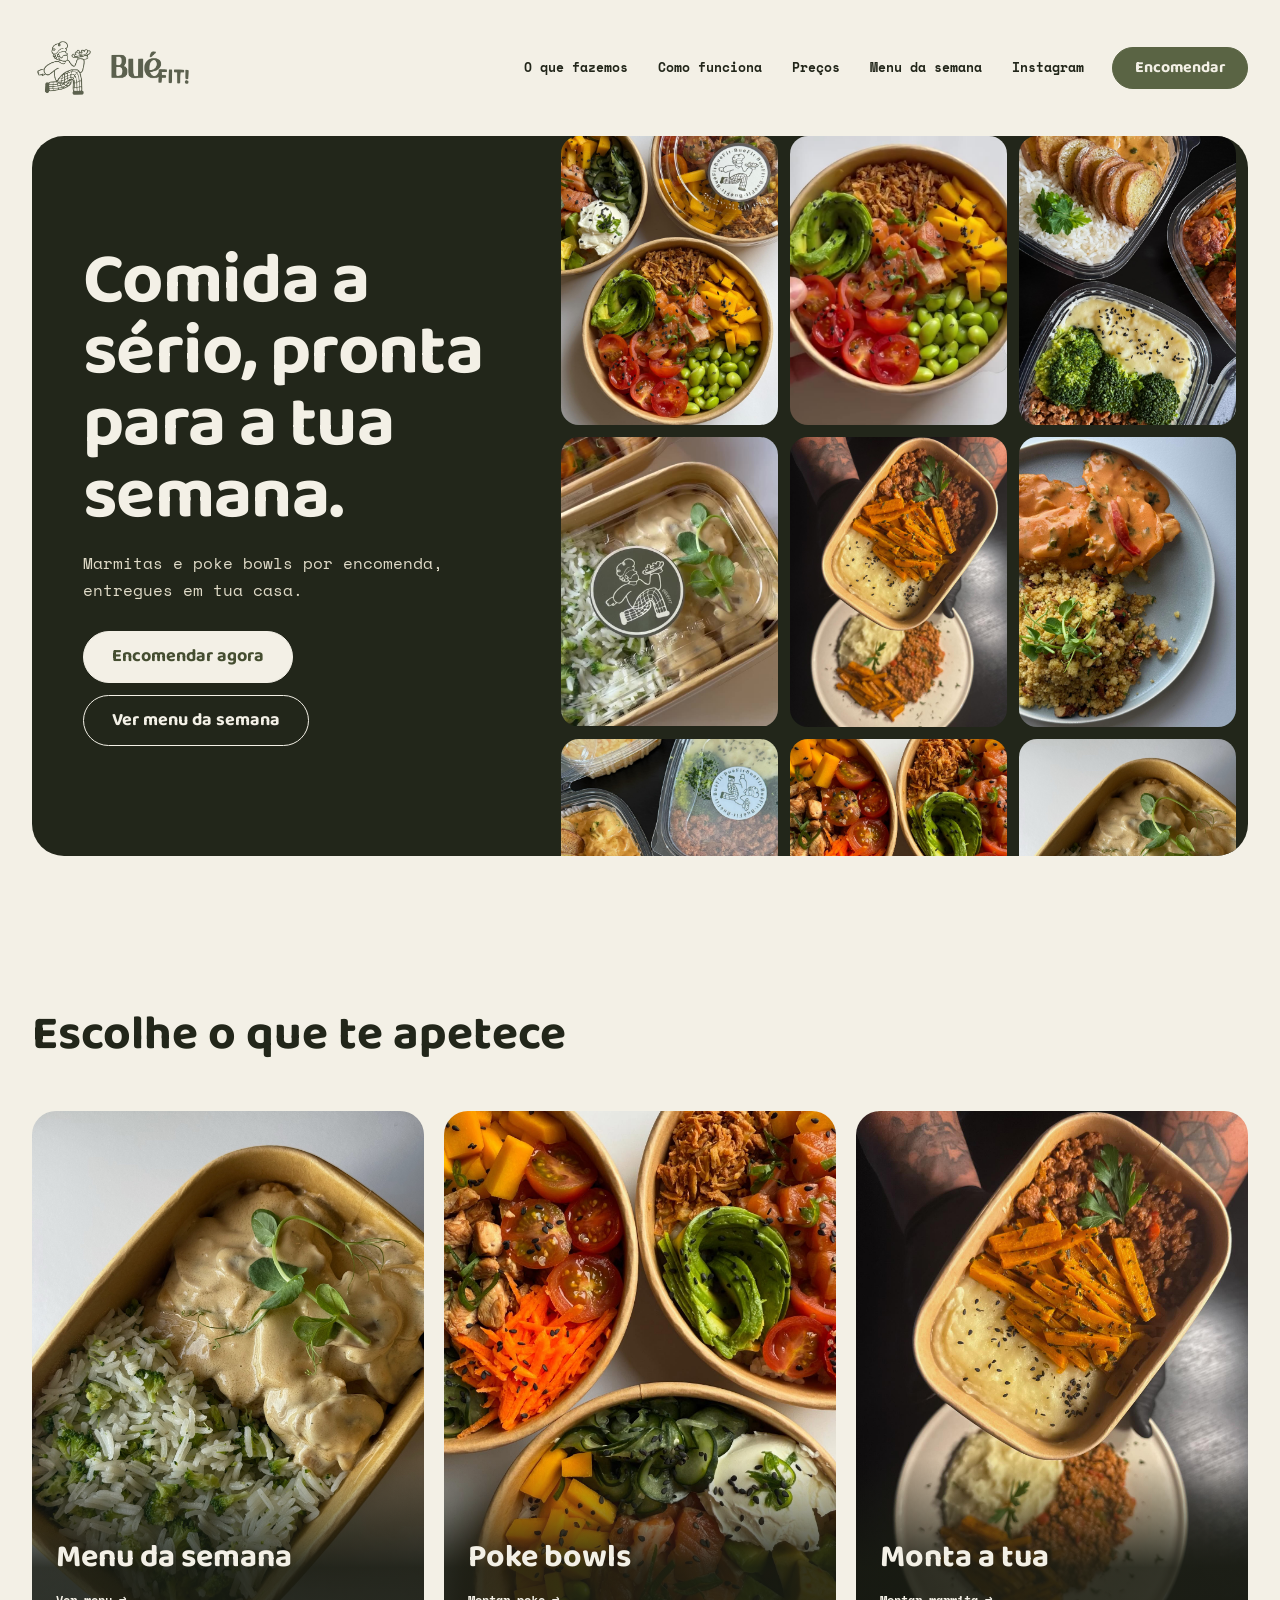
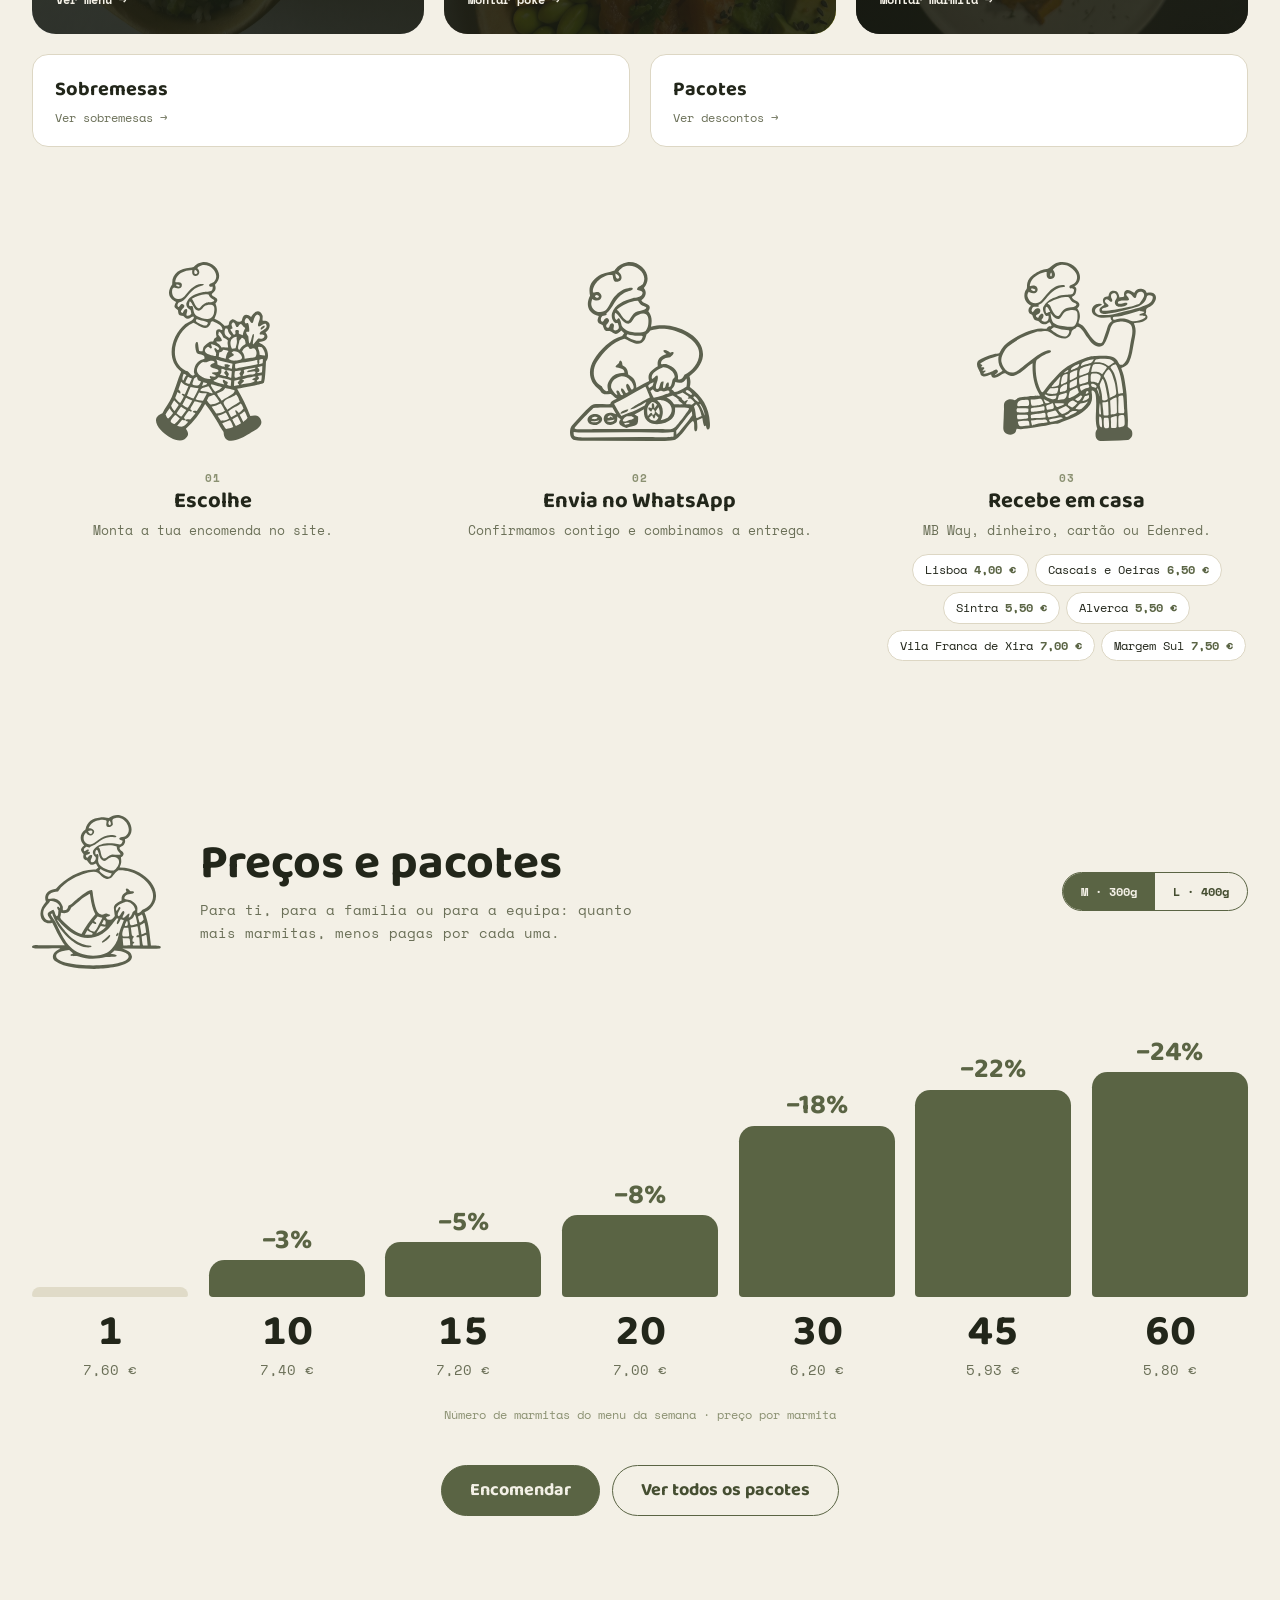
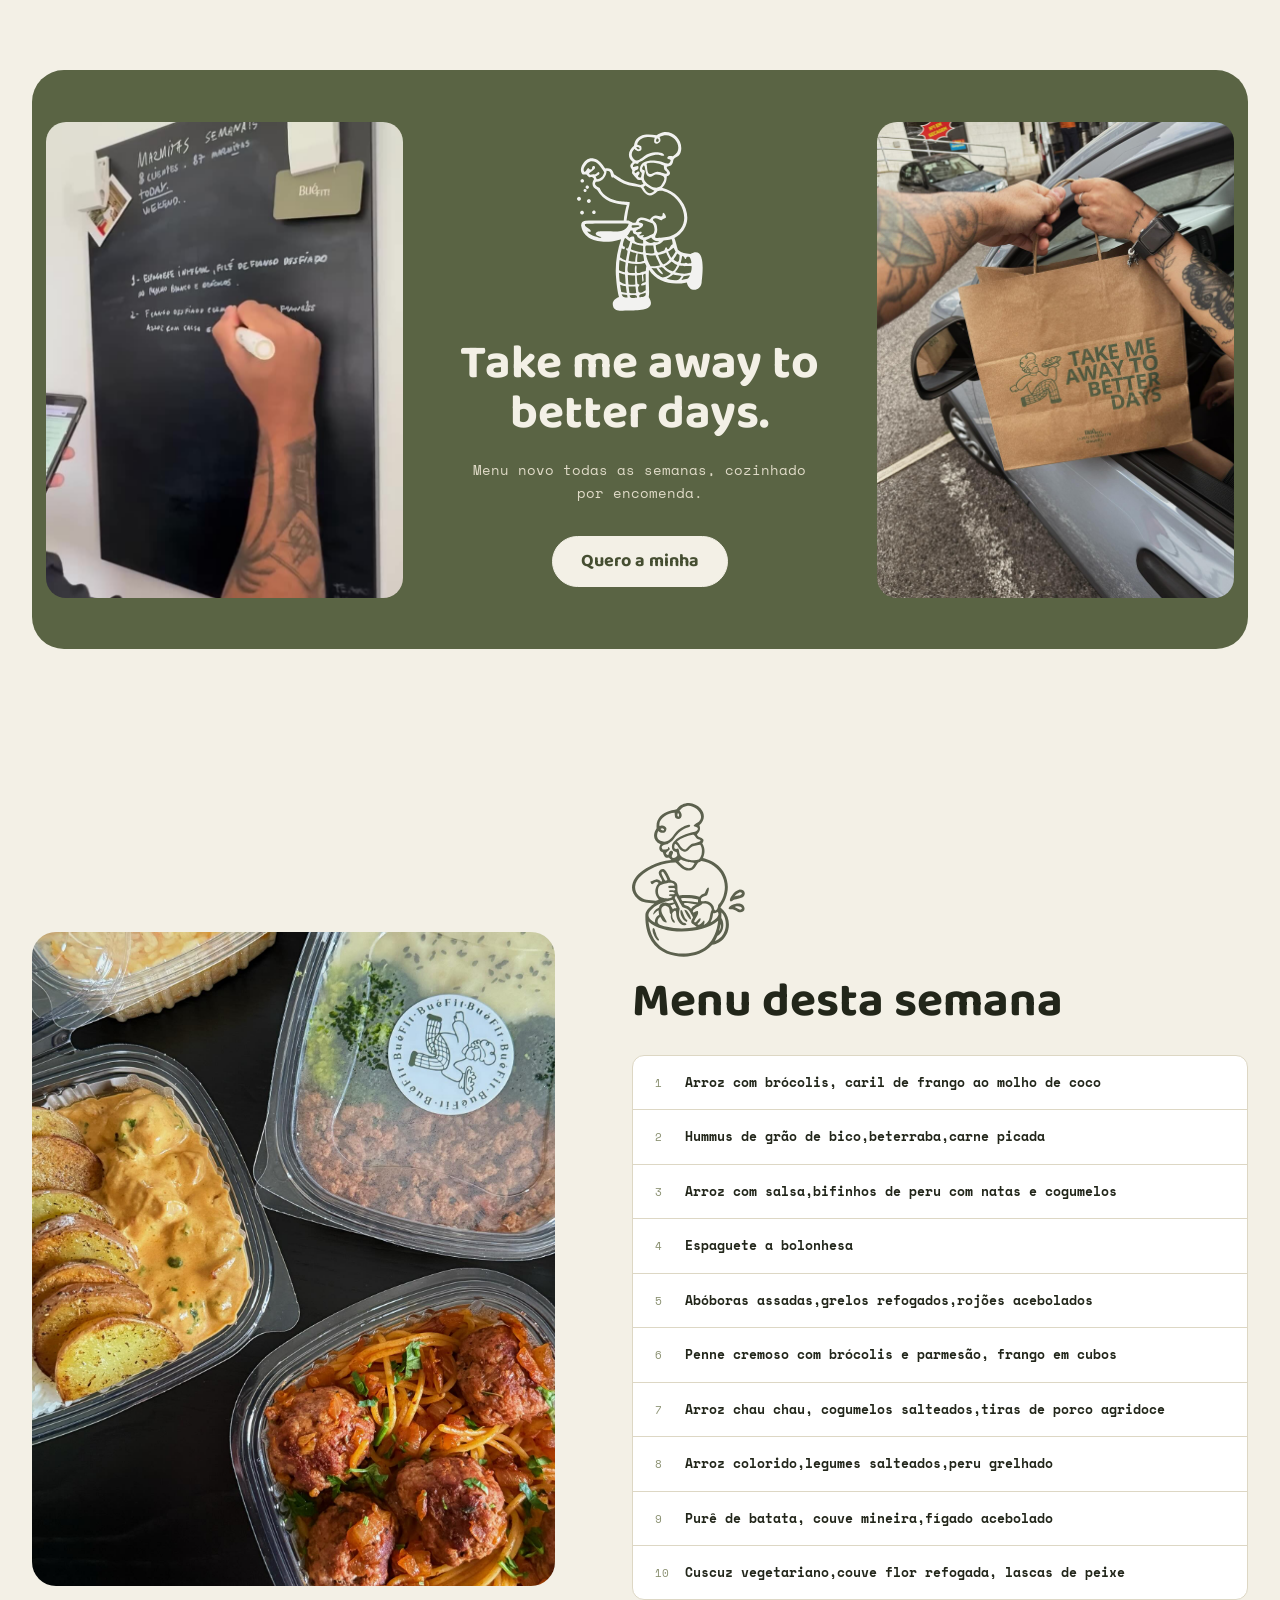
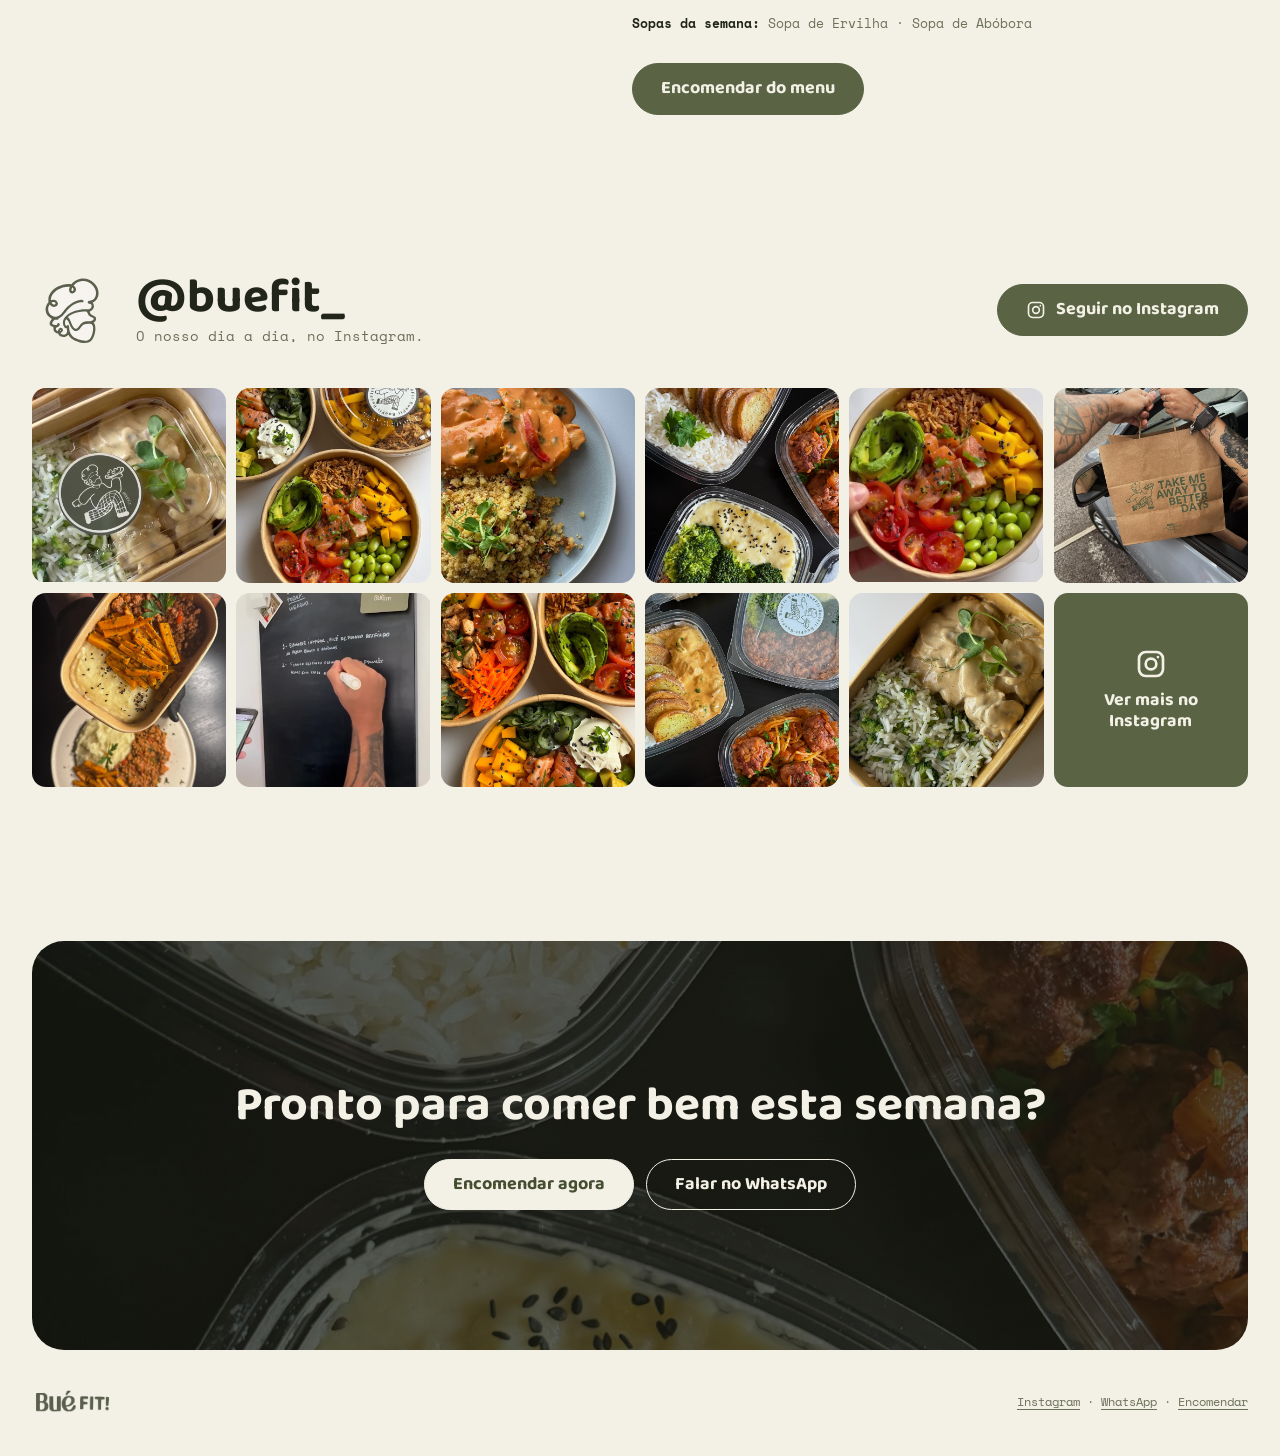
==== commit 653a48f5: "Página inicial: ilustrações do chef, preços em colunas, mais espaço e menos texto Co-Authored-By: Cl" ====
--- a/index.html
+++ b/index.html
@@ -76,7 +76,6 @@
         <img src="images/galeria/12.jpg" alt="Marmita de arroz com brócolos e frango com molho cremoso" loading="lazy">
         <div class="feature-text">
           <h3>Menu da semana</h3>
-          <p>Marmitas completas, com sugestões novas todas as semanas.</p>
           <span class="more">Ver menu →</span>
         </div>
       </a>
@@ -84,7 +83,6 @@
         <img src="images/galeria/06.jpg" alt="Três poke bowls de salmão e frango com manga, abacate e edamame" loading="lazy">
         <div class="feature-text">
           <h3>Poke bowls</h3>
-          <p>O teu poke, uma base e cinco ingredientes à tua escolha.</p>
           <span class="more">Montar poke →</span>
         </div>
       </a>
@@ -92,30 +90,32 @@
         <img src="images/galeria/10.jpg" alt="Marmita com puré, cenoura e carne picada, ao lado do mesmo prato servido" loading="lazy">
         <div class="feature-text">
           <h3>Monta a tua</h3>
-          <p>Base, acompanhamento e proteína, do teu jeito e com as tuas restrições alimentares.</p>
           <span class="more">Montar marmita →</span>
         </div>
       </a>
     </div>
     <div class="extras-links">
-      <a href="encomendar.html#extras"><b>Sobremesas</b><span>O toque final da tua encomenda →</span></a>
-      <a href="encomendar.html#pacotes"><b>Pacotes</b><span>Quantas mais marmitas, menor o preço por unidade →</span></a>
+      <a href="encomendar.html#extras"><b>Sobremesas</b><span>Ver sobremesas →</span></a>
+      <a href="encomendar.html#pacotes"><b>Pacotes</b><span>Ver descontos →</span></a>
     </div>
     <ol class="steps" id="como">
       <li>
+        <img src="images/chef_03.svg" alt="" loading="lazy">
         <span class="step-num">01</span>
         <h3>Escolhe</h3>
-        <p>Monta a tua encomenda no site: marmitas do menu da semana, marmitas personalizadas, pokes e sobremesas.</p>
+        <p>Monta a tua encomenda no site.</p>
       </li>
       <li>
+        <img src="images/chef_04.svg" alt="" loading="lazy">
         <span class="step-num">02</span>
         <h3>Envia no WhatsApp</h3>
-        <p>O pedido segue pronto para o nosso WhatsApp. Confirmamos contigo e combinamos a entrega.</p>
+        <p>Confirmamos contigo e combinamos a entrega.</p>
       </li>
       <li id="entregas">
+        <img src="images/chef_05.svg" alt="" loading="lazy">
         <span class="step-num">03</span>
         <h3>Recebe em casa</h3>
-        <p>Pagas por MB Way, dinheiro, cartão ou Edenred / Alimentação. Entregamos em:</p>
+        <p>MB Way, dinheiro, cartão ou Edenred.</p>
         <ul class="zones" id="zoneList"></ul>
       </li>
     </ol>
@@ -123,23 +123,23 @@
 
   <!-- ============ PREÇOS E PACOTES ============ -->
   <section id="precos" class="prices">
-    <div class="prices-text">
-      <h2>Preços e pacotes</h2>
-      <p>Encomenda para a semana inteira e paga menos por marmita. Quanto maior o pacote, maior o desconto, aplicado automaticamente na encomenda.</p>
-      <ul class="prices-who">
-        <li><b>Para ti</b> Almoços e jantares da semana resolvidos.</li>
-        <li><b>Para a família</b> Juntem os pedidos de casa num só pacote.</li>
-        <li><b>Para a equipa</b> Encomendem em conjunto na empresa e dividam o desconto.</li>
-      </ul>
-      <div class="cta-row">
-        <a class="btn big" href="encomendar.html">Encomendar</a>
-        <a class="btn big ghost" href="encomendar.html#pacotes">Ver todos os pacotes</a>
-      </div>
-    </div>
-    <div>
-      <!-- preços lidos de data/precos.js (menu da semana) -->
-      <ol class="pack-list" id="packList"></ol>
-      <p class="prices-note">Preços por marmita do menu da semana, tamanhos M (300g) e L (400g). Os pacotes contam marmitas do mesmo grupo e tamanho.</p>
+    <div class="prices-head">
+      <img class="chef" src="images/chef_01.svg" alt="" loading="lazy">
+      <div>
+        <h2>Preços e pacotes</h2>
+        <p>Para ti, para a família ou para a equipa: quanto mais marmitas, menos pagas por cada uma.</p>
+      </div>
+      <div class="size-pick" id="packSize">
+        <button data-size="M" class="on">M · 300g</button>
+        <button data-size="L">L · 400g</button>
+      </div>
+    </div>
+    <!-- preços lidos de data/precos.js (menu da semana) -->
+    <ol class="pack-chart" id="packList"></ol>
+    <p class="prices-note">Número de marmitas do menu da semana · preço por marmita</p>
+    <div class="cta-row">
+      <a class="btn big" href="encomendar.html">Encomendar</a>
+      <a class="btn big ghost" href="encomendar.html#pacotes">Ver todos os pacotes</a>
     </div>
   </section>
 
@@ -147,9 +147,9 @@
   <section class="story">
     <video class="autoplay" src="images/galeria/03.mp4" poster="images/galeria/03.poster.jpg" muted loop playsinline preload="none" aria-label="A escrever o menu da semana no quadro da cozinha"></video>
     <div class="story-text">
-      <img src="images/chef_05.svg" alt="">
+      <img class="chef-light" src="images/chef_02.svg" alt="">
       <h2>Take me away to better days.</h2>
-      <p>Todas as semanas escrevemos um menu novo no quadro da cozinha e cozinhamos cada encomenda. Tu só tens de escolher, receber e aproveitar a semana.</p>
+      <p>Menu novo todas as semanas, cozinhado por encomenda.</p>
       <a class="btn big light" href="encomendar.html">Quero a minha</a>
     </div>
     <img src="images/galeria/08.jpg" alt="Saco Bué FIT entregue à janela do carro" loading="lazy">
@@ -159,6 +159,7 @@
   <section id="menu" class="menu">
     <img src="images/galeria/02.jpg" alt="Marmitas Bué FIT com frango, batata assada e esparguete com almôndegas" loading="lazy">
     <div>
+      <img class="chef" src="images/chef_06.svg" alt="" loading="lazy">
       <h2>Menu desta semana</h2>
       <ol class="menu-list" id="menuList"></ol>
       <p class="menu-soups" id="menuSoups" hidden></p>
@@ -169,10 +170,10 @@
   <!-- ============ GALERIA ============ -->
   <section id="galeria" class="ig">
     <div class="ig-head">
-      <img src="images/logo.png" alt="">
+      <img src="images/head_duo.svg" alt="">
       <div>
         <h2>@buefit_</h2>
-        <p>O dia a dia da nossa cozinha, no Instagram.</p>
+        <p>O nosso dia a dia, no Instagram.</p>
       </div>
       <a class="btn big" href="https://www.instagram.com/buefit_/" target="_blank" rel="noopener"><svg width="20" height="20" viewBox="0 0 24 24" fill="none" stroke="currentColor" stroke-width="2" aria-hidden="true"><rect x="3" y="3" width="18" height="18" rx="5"/><circle cx="12" cy="12" r="4"/><circle cx="17.2" cy="6.8" r="1" fill="currentColor" stroke="none"/></svg> Seguir no Instagram</a>
     </div>
--- a/styles/app.css
+++ b/styles/app.css
@@ -960,6 +960,7 @@
 /* ---------- HOME (index.html) ---------- */
 body.page-home{
   --gutter:clamp(14px,2.5vw,36px);
+  --gap:clamp(88px,12vw,180px);
   font-family:'Space Mono',monospace;
   background:var(--cream);color:var(--olive-ink);
   line-height:1.65;font-size:14px;text-wrap:pretty;
@@ -991,19 +992,22 @@
 .page-home .btn.outline-light{background:transparent;border-color:var(--cream)}
 .page-home .cta-row{display:flex;gap:12px;flex-wrap:wrap;margin-top:28px}
 
-.page-home main > section{padding-top:clamp(56px,8vw,104px)}
+.page-home main > section{padding-top:var(--gap)}
+.page-home img.chef{width:auto;height:clamp(110px,12vw,160px)}
+/* ilustração em creme, para fundos escuros */
+.page-home img.chef-light{filter:brightness(0) invert(1);opacity:.92}
 .page-home h1,.page-home h2,.page-home h3{font-family:'Baloo 2';font-weight:700;color:var(--olive-ink)}
 .page-home h1{font-size:clamp(40px,5.6vw,76px);line-height:1;letter-spacing:-.01em}
 .page-home h2{font-size:clamp(30px,4.2vw,48px);line-height:1.05}
 .page-home h3{font-size:22px;line-height:1.2}
-.page-home main h2{margin-bottom:28px}
+.page-home main h2{margin-bottom:clamp(32px,4vw,56px)}
 
 /* painéis escuros (hero, marca, fecho): ocupam a largura útil, cantos redondos */
 .page-home main > .hero,.page-home main > .story,.page-home main > .closing{
   max-width:min(1680px,calc(100% - 2 * var(--gutter)));
   border-radius:32px;overflow:hidden;color:var(--cream);
 }
-.page-home main > .story,.page-home main > .closing{margin-top:clamp(56px,8vw,104px)}
+.page-home main > .story,.page-home main > .closing{margin-top:var(--gap)}
 .page-home :is(.hero,.story,.closing) :is(h1,h2){color:var(--cream)}
 
 /* hero: texto + colunas de fotos/vídeos que deslizam devagar */
@@ -1034,7 +1038,7 @@
 }
 
 /* produtos: cartões de imagem */
-.page-home .features{display:grid;grid-template-columns:repeat(3,1fr);gap:14px}
+.page-home .features{display:grid;grid-template-columns:repeat(3,1fr);gap:20px}
 .page-home .feature{position:relative;aspect-ratio:3/4;border-radius:24px;overflow:hidden;background:var(--olive-ink);color:var(--cream)}
 .page-home .feature img{width:100%;height:100%;object-fit:cover;transition:transform .8s var(--ease-out)}
 .page-home .feature:hover img{transform:scale(1.05)}
@@ -1049,7 +1053,7 @@
   .page-home .features{grid-template-columns:1fr}
   .page-home .feature{aspect-ratio:4/5}
 }
-.page-home .extras-links{display:grid;grid-template-columns:1fr 1fr;gap:14px;margin-top:14px}
+.page-home .extras-links{display:grid;grid-template-columns:1fr 1fr;gap:20px;margin-top:20px}
 .page-home .extras-links a{
   display:flex;flex-direction:column;gap:2px;
   background:var(--paper);border:1px solid var(--line);border-radius:16px;padding:18px 22px;
@@ -1060,33 +1064,34 @@
 .page-home .extras-links span{font-size:12px;color:var(--muted)}
 @media(max-width:820px){.page-home .extras-links{grid-template-columns:1fr}}
 
-/* preços e pacotes */
-.page-home main > .prices{display:grid;grid-template-columns:.8fr 1.2fr;gap:clamp(24px,4vw,64px);align-items:center}
-.page-home main .prices h2{margin-bottom:14px}
-.page-home .prices-text > p{color:var(--muted);max-width:52ch}
-.page-home .prices-who{list-style:none;margin-top:20px;display:grid;gap:10px}
-.page-home .prices-who li{font-size:13px;color:var(--muted);padding-left:16px;border-left:2px solid var(--olive)}
-.page-home .prices-who b{display:block;font-family:'Baloo 2';font-size:17px;color:var(--olive-ink);line-height:1.2}
-.page-home .pack-list{list-style:none;display:grid;grid-template-columns:repeat(auto-fill,minmax(170px,1fr));gap:10px}
-.page-home .pack-list li{
-  position:relative;display:flex;flex-direction:column;
-  background:var(--paper);border:1px solid var(--line);border-radius:18px;padding:18px 20px;
-}
-.page-home .pack-list span{font-size:12px;font-weight:700;color:var(--olive)}
-.page-home .pack-list b{font-family:'Baloo 2';font-size:34px;line-height:1.1;font-variant-numeric:tabular-nums;margin-top:6px}
-.page-home .pack-list small{font-size:11px;color:var(--muted)}
-.page-home .pack-list em{
-  position:absolute;top:14px;right:14px;font-style:normal;font-size:11px;font-weight:700;
-  background:var(--olive);color:var(--cream);border-radius:999px;padding:2px 9px;
-}
-.page-home .pack-list li:last-child{background:var(--olive);border-color:var(--olive);color:var(--cream)}
-.page-home .pack-list li:last-child :is(span,small){color:var(--cream-3)}
-.page-home .pack-list li:last-child em{background:var(--cream);color:var(--olive-deep)}
-.page-home .prices-note{font-size:11.5px;color:var(--olive-soft);margin-top:14px}
-@media(max-width:900px){
-  .page-home main > .prices{grid-template-columns:1fr}
-  .page-home .pack-list{grid-template-columns:1fr 1fr}
-}
+/* preços e pacotes: colunas lado a lado, a barra cresce com o desconto */
+.page-home .prices-head{display:flex;align-items:center;gap:clamp(16px,3vw,40px);flex-wrap:wrap;margin-bottom:clamp(40px,5vw,72px)}
+.page-home .prices-head > div:not(.size-pick){flex:1;min-width:240px}
+.page-home main .prices-head h2{margin-bottom:8px}
+.page-home .prices-head p{color:var(--muted);max-width:48ch}
+.page-home .size-pick{display:flex;border:1px solid var(--olive);border-radius:999px;overflow:hidden}
+.page-home .size-pick button{
+  font-family:'Space Mono';font-weight:700;font-size:12px;
+  background:transparent;color:var(--olive-deep);border:0;padding:10px 18px;cursor:pointer;
+  transition:background .2s,color .2s;
+}
+.page-home .size-pick button.on{background:var(--olive);color:var(--cream)}
+.page-home .pack-chart{
+  list-style:none;display:grid;grid-auto-flow:column;grid-auto-columns:1fr;
+  gap:clamp(6px,1.6vw,28px);align-items:end;
+}
+.page-home .pack-chart li{display:flex;flex-direction:column;align-items:center;text-align:center;min-width:0}
+.page-home .pack-chart em{font-family:'Baloo 2';font-style:normal;font-weight:700;font-size:clamp(14px,2.2vw,30px);color:var(--olive);line-height:1.4}
+.page-home .pack-chart i{
+  width:100%;height:calc(10px + var(--off) * clamp(5px,.7vw,9px));
+  background:var(--olive);border-radius:clamp(8px,1.2vw,18px) clamp(8px,1.2vw,18px) 4px 4px;
+  transition:height .5s var(--ease-out);
+}
+.page-home .pack-chart li:first-child i{background:var(--cream-3)}
+.page-home .pack-chart b{font-family:'Baloo 2';font-size:clamp(22px,3.4vw,48px);line-height:1;margin-top:14px;font-variant-numeric:tabular-nums}
+.page-home .pack-chart small{font-size:clamp(10px,1.2vw,14px);color:var(--muted);margin-top:4px;white-space:nowrap}
+.page-home .prices-note{font-size:11.5px;color:var(--olive-soft);margin-top:24px;text-align:center}
+.page-home .prices .cta-row{justify-content:center;margin-top:40px}
 
 /* marca */
 .page-home main > .story{
@@ -1094,23 +1099,26 @@
   display:grid;grid-template-columns:1fr 1.25fr 1fr;gap:14px;align-items:center;
 }
 .page-home .story > :is(img,video){width:100%;aspect-ratio:3/4;object-fit:cover;border-radius:20px}
-.page-home .story-text{text-align:center;padding:24px clamp(8px,2vw,32px)}
-.page-home .story-text img{width:120px;height:auto;margin:0 auto 16px;background:var(--cream);border-radius:50%;padding:12px}
+.page-home .story-text{text-align:center;padding:48px clamp(8px,2vw,32px)}
+.page-home .story-text img{width:auto;height:clamp(140px,14vw,200px);margin:0 auto 28px}
 .page-home main .story-text h2,.page-home main .closing h2{margin:0}
-.page-home .story-text p{color:var(--cream-3);margin:14px auto 24px;max-width:44ch}
+.page-home .story-text p{color:var(--cream-3);margin:18px auto 32px;max-width:44ch}
 @media(max-width:820px){
   .page-home main > .story{grid-template-columns:1fr 1fr}
   .page-home .story-text{grid-column:1 / -1;order:-1;padding-top:32px}
 }
 
-.page-home .steps{list-style:none;display:grid;grid-template-columns:repeat(3,1fr);gap:14px;margin-top:clamp(36px,5vw,64px)}
-.page-home .steps li{border-top:2px solid var(--olive);padding-top:16px}
+.page-home .steps{list-style:none;display:grid;grid-template-columns:repeat(3,1fr);gap:clamp(32px,5vw,80px);margin-top:clamp(72px,9vw,130px);text-align:center}
+.page-home .steps li > img{height:clamp(130px,14vw,190px);width:auto;margin:0 auto 24px}
 .page-home .steps .step-num{font-size:11px;font-weight:700;letter-spacing:.1em;color:var(--olive-soft)}
 .page-home .steps p{font-size:13px;color:var(--muted);margin-top:6px}
+.page-home .steps .zones{justify-content:center}
 @media(max-width:820px){.page-home .steps{grid-template-columns:1fr}}
 
 /* menu da semana */
-.page-home main > .menu{display:grid;grid-template-columns:.85fr 1fr;gap:clamp(20px,4vw,56px);align-items:start}
+.page-home main > .menu{display:grid;grid-template-columns:.85fr 1fr;gap:clamp(28px,6vw,96px);align-items:center}
+.page-home .menu img.chef{margin-bottom:20px}
+.page-home main .menu h2{margin-bottom:28px}
 .page-home .menu > img{width:100%;aspect-ratio:4/5;object-fit:cover;border-radius:24px;position:sticky;top:20px}
 .page-home .menu-list{
   list-style:none;counter-reset:m;
@@ -1118,7 +1126,7 @@
 }
 .page-home .menu-list li{
   counter-increment:m;display:flex;gap:12px;align-items:baseline;
-  padding:12px 18px;font-size:13px;font-weight:700;
+  padding:16px 22px;font-size:13px;font-weight:700;
 }
 .page-home .menu-list li + li{border-top:1px solid var(--line)}
 .page-home .menu-list li::before{content:counter(m);font-size:10.5px;font-weight:400;color:var(--olive-soft);min-width:18px}
@@ -1130,8 +1138,8 @@
 }
 
 /* instagram: cabeçalho de perfil + grelha fixa (sem scroll) */
-.page-home .ig-head{display:flex;align-items:center;gap:18px;flex-wrap:wrap;margin-bottom:24px}
-.page-home .ig-head img{width:76px;height:76px;object-fit:contain;background:var(--paper);border:1px solid var(--line);border-radius:50%;padding:8px}
+.page-home .ig-head{display:flex;align-items:center;gap:20px;flex-wrap:wrap;margin-bottom:36px}
+.page-home .ig-head img{width:84px;height:84px}
 .page-home .ig-head > div{margin-right:auto}
 .page-home main .ig-head h2{margin:0}
 .page-home .ig-head p{color:var(--muted)}
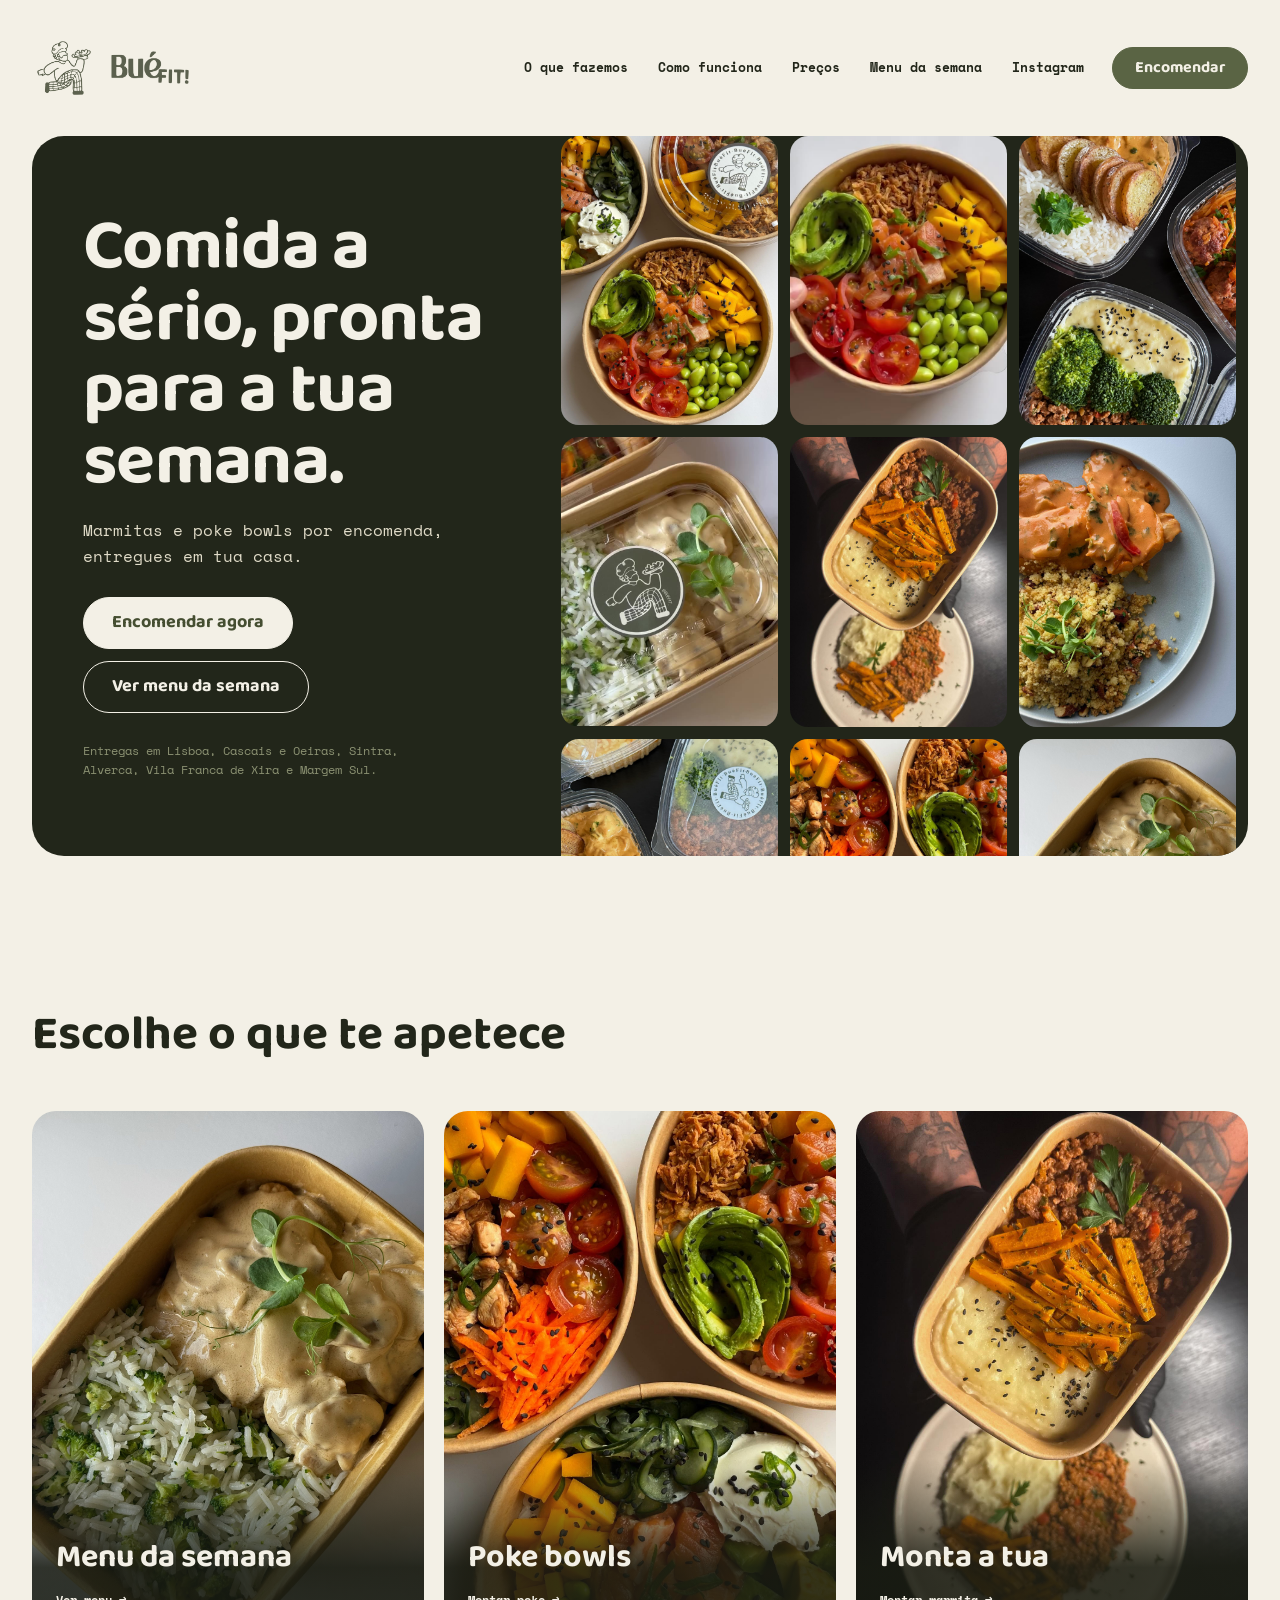
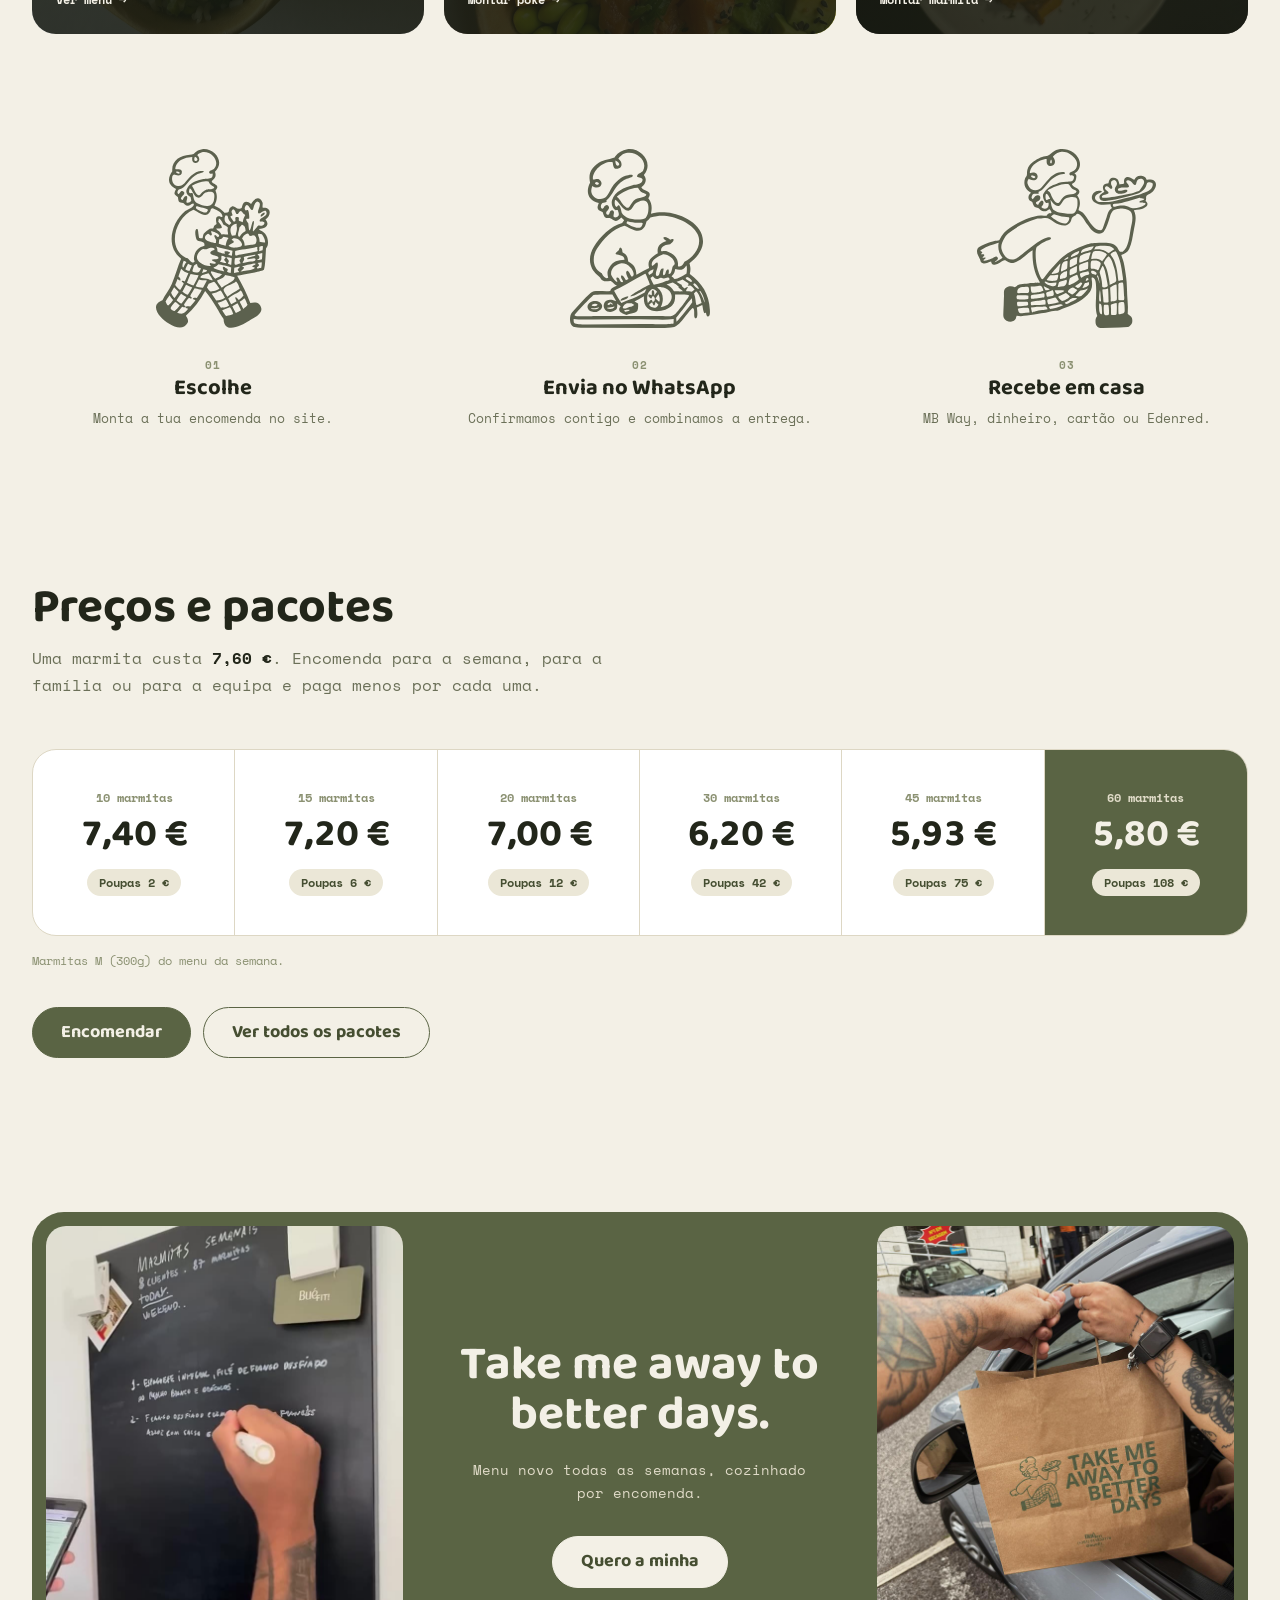
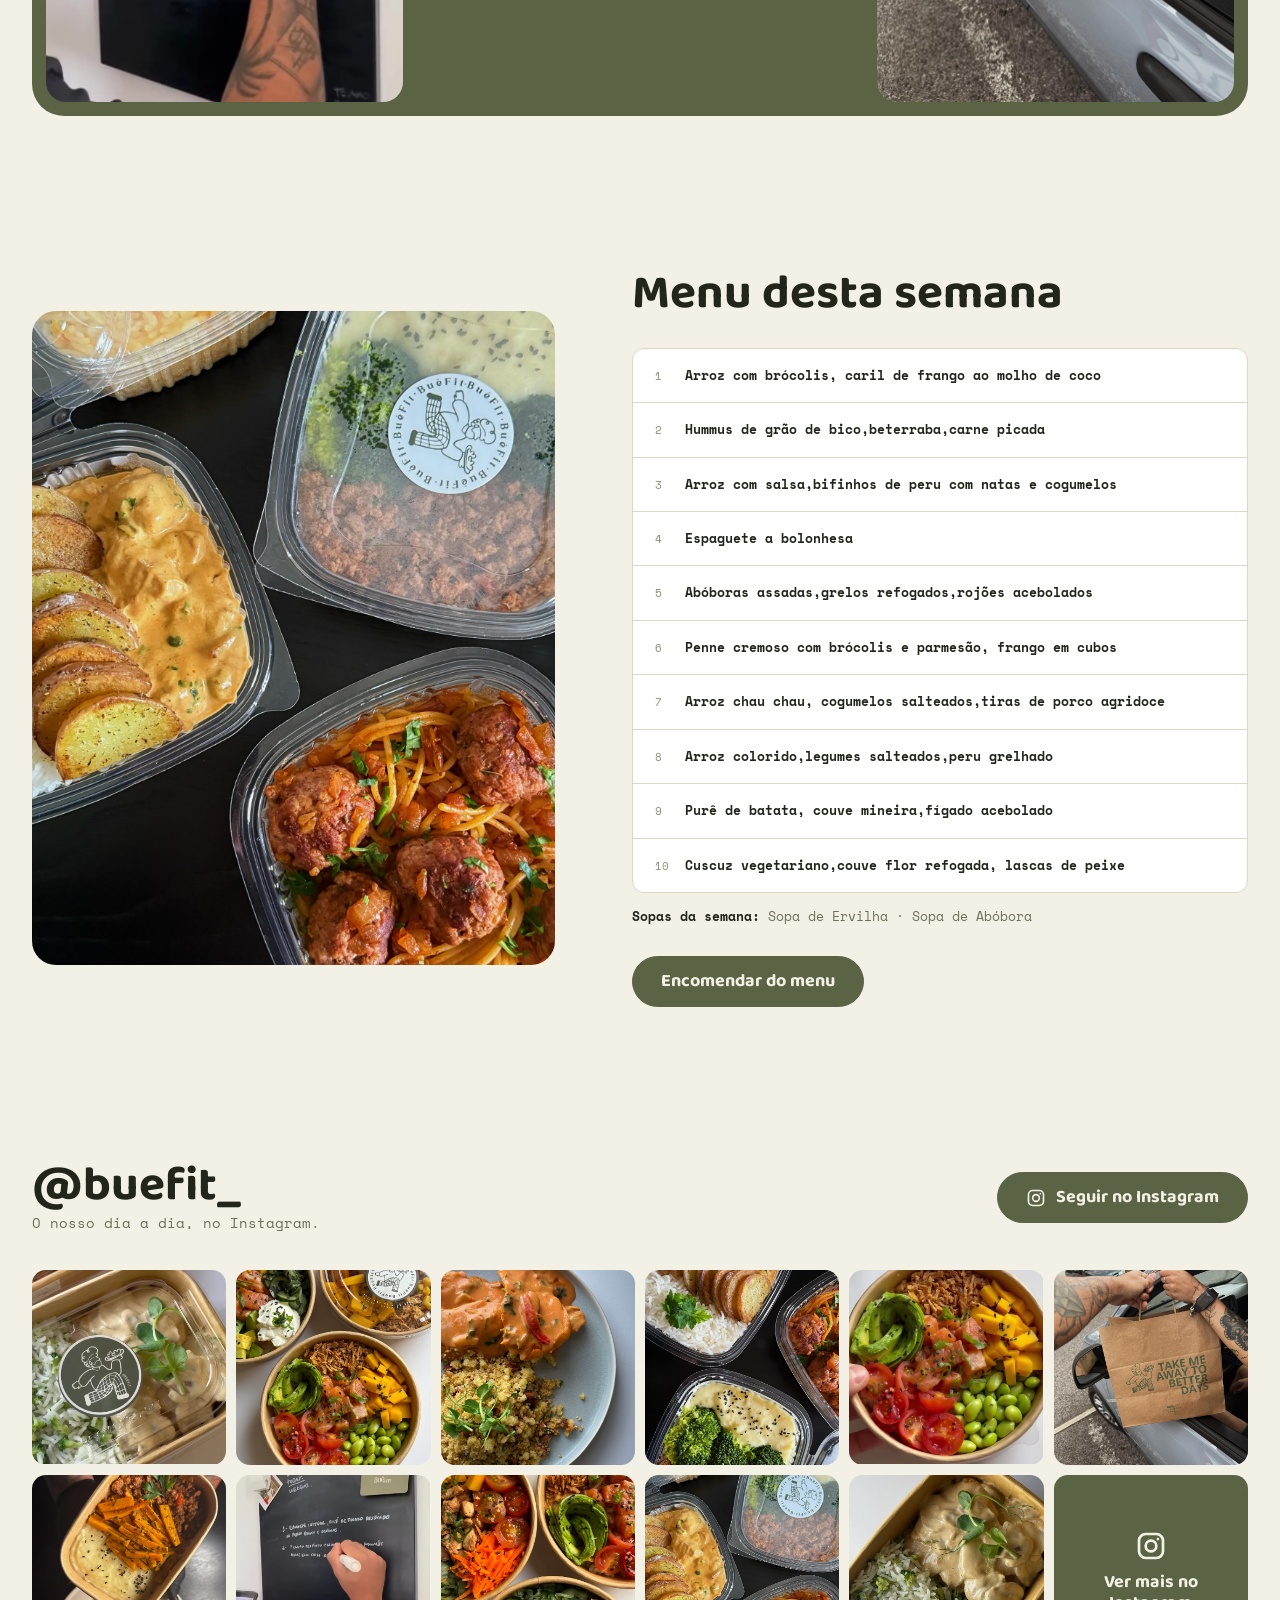
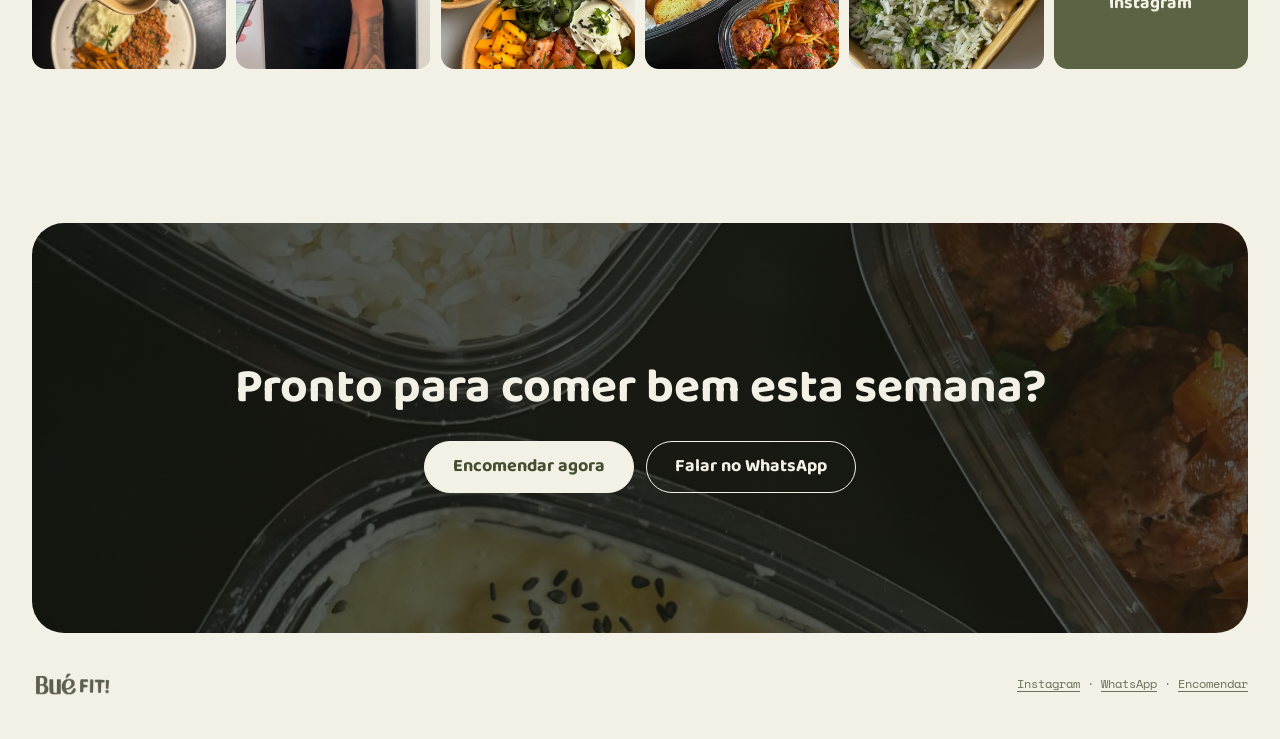
==== commit 184d4e26: "Página inicial: chefs só nos passos, zonas no hero, pacotes M em faixa, sem Sobremesas/Pacotes Co-Au" ====
--- a/index.html
+++ b/index.html
@@ -48,6 +48,7 @@
         <a class="btn big light" href="encomendar.html">Encomendar agora</a>
         <a class="btn big outline-light" href="#menu">Ver menu da semana</a>
       </div>
+      <p class="hero-note" id="zoneNote"></p>
     </div>
     <div class="hero-media" aria-hidden="true">
       <div class="col">
@@ -94,10 +95,6 @@
         </div>
       </a>
     </div>
-    <div class="extras-links">
-      <a href="encomendar.html#extras"><b>Sobremesas</b><span>Ver sobremesas →</span></a>
-      <a href="encomendar.html#pacotes"><b>Pacotes</b><span>Ver descontos →</span></a>
-    </div>
     <ol class="steps" id="como">
       <li>
         <img src="images/chef_03.svg" alt="" loading="lazy">
@@ -111,32 +108,22 @@
         <h3>Envia no WhatsApp</h3>
         <p>Confirmamos contigo e combinamos a entrega.</p>
       </li>
-      <li id="entregas">
+      <li>
         <img src="images/chef_05.svg" alt="" loading="lazy">
         <span class="step-num">03</span>
         <h3>Recebe em casa</h3>
         <p>MB Way, dinheiro, cartão ou Edenred.</p>
-        <ul class="zones" id="zoneList"></ul>
       </li>
     </ol>
   </section>
 
   <!-- ============ PREÇOS E PACOTES ============ -->
   <section id="precos" class="prices">
-    <div class="prices-head">
-      <img class="chef" src="images/chef_01.svg" alt="" loading="lazy">
-      <div>
-        <h2>Preços e pacotes</h2>
-        <p>Para ti, para a família ou para a equipa: quanto mais marmitas, menos pagas por cada uma.</p>
-      </div>
-      <div class="size-pick" id="packSize">
-        <button data-size="M" class="on">M · 300g</button>
-        <button data-size="L">L · 400g</button>
-      </div>
-    </div>
-    <!-- preços lidos de data/precos.js (menu da semana) -->
-    <ol class="pack-chart" id="packList"></ol>
-    <p class="prices-note">Número de marmitas do menu da semana · preço por marmita</p>
+    <h2>Preços e pacotes</h2>
+    <p class="prices-lead">Uma marmita custa <b id="unitPrice"></b>. Encomenda para a semana, para a família ou para a equipa e paga menos por cada uma.</p>
+    <!-- pacotes lidos de data/precos.js (menu da semana, tamanho M) -->
+    <ol class="packs" id="packList"></ol>
+    <p class="prices-note">Marmitas M (300g) do menu da semana.</p>
     <div class="cta-row">
       <a class="btn big" href="encomendar.html">Encomendar</a>
       <a class="btn big ghost" href="encomendar.html#pacotes">Ver todos os pacotes</a>
@@ -147,7 +134,6 @@
   <section class="story">
     <video class="autoplay" src="images/galeria/03.mp4" poster="images/galeria/03.poster.jpg" muted loop playsinline preload="none" aria-label="A escrever o menu da semana no quadro da cozinha"></video>
     <div class="story-text">
-      <img class="chef-light" src="images/chef_02.svg" alt="">
       <h2>Take me away to better days.</h2>
       <p>Menu novo todas as semanas, cozinhado por encomenda.</p>
       <a class="btn big light" href="encomendar.html">Quero a minha</a>
@@ -159,7 +145,6 @@
   <section id="menu" class="menu">
     <img src="images/galeria/02.jpg" alt="Marmitas Bué FIT com frango, batata assada e esparguete com almôndegas" loading="lazy">
     <div>
-      <img class="chef" src="images/chef_06.svg" alt="" loading="lazy">
       <h2>Menu desta semana</h2>
       <ol class="menu-list" id="menuList"></ol>
       <p class="menu-soups" id="menuSoups" hidden></p>
@@ -170,7 +155,6 @@
   <!-- ============ GALERIA ============ -->
   <section id="galeria" class="ig">
     <div class="ig-head">
-      <img src="images/head_duo.svg" alt="">
       <div>
         <h2>@buefit_</h2>
         <p>O nosso dia a dia, no Instagram.</p>
--- a/styles/app.css
+++ b/styles/app.css
@@ -993,9 +993,6 @@
 .page-home .cta-row{display:flex;gap:12px;flex-wrap:wrap;margin-top:28px}
 
 .page-home main > section{padding-top:var(--gap)}
-.page-home img.chef{width:auto;height:clamp(110px,12vw,160px)}
-/* ilustração em creme, para fundos escuros */
-.page-home img.chef-light{filter:brightness(0) invert(1);opacity:.92}
 .page-home h1,.page-home h2,.page-home h3{font-family:'Baloo 2';font-weight:700;color:var(--olive-ink)}
 .page-home h1{font-size:clamp(40px,5.6vw,76px);line-height:1;letter-spacing:-.01em}
 .page-home h2{font-size:clamp(30px,4.2vw,48px);line-height:1.05}
@@ -1019,6 +1016,7 @@
 }
 .page-home .hero-text{align-self:center;padding:clamp(24px,4vw,64px)}
 .page-home .hero .lead{font-size:16px;color:var(--cream-3);margin-top:18px;max-width:46ch}
+.page-home .hero-note{font-size:12px;color:var(--olive-soft);margin-top:28px;max-width:46ch}
 .page-home .hero-media{display:flex;gap:12px;padding-right:12px;height:var(--hero-h);overflow:hidden}
 .page-home .hero-media .col{
   flex:1;min-width:0;height:max-content;display:flex;flex-direction:column;gap:12px;
@@ -1053,45 +1051,32 @@
   .page-home .features{grid-template-columns:1fr}
   .page-home .feature{aspect-ratio:4/5}
 }
-.page-home .extras-links{display:grid;grid-template-columns:1fr 1fr;gap:20px;margin-top:20px}
-.page-home .extras-links a{
-  display:flex;flex-direction:column;gap:2px;
-  background:var(--paper);border:1px solid var(--line);border-radius:16px;padding:18px 22px;
-  transition:transform .2s var(--ease-out),box-shadow .2s var(--ease-out);
-}
-.page-home .extras-links a:hover{transform:translateY(-2px);box-shadow:var(--shadow-soft)}
-.page-home .extras-links b{font-family:'Baloo 2';font-size:20px}
-.page-home .extras-links span{font-size:12px;color:var(--muted)}
-@media(max-width:820px){.page-home .extras-links{grid-template-columns:1fr}}
-
-/* preços e pacotes: colunas lado a lado, a barra cresce com o desconto */
-.page-home .prices-head{display:flex;align-items:center;gap:clamp(16px,3vw,40px);flex-wrap:wrap;margin-bottom:clamp(40px,5vw,72px)}
-.page-home .prices-head > div:not(.size-pick){flex:1;min-width:240px}
-.page-home main .prices-head h2{margin-bottom:8px}
-.page-home .prices-head p{color:var(--muted);max-width:48ch}
-.page-home .size-pick{display:flex;border:1px solid var(--olive);border-radius:999px;overflow:hidden}
-.page-home .size-pick button{
-  font-family:'Space Mono';font-weight:700;font-size:12px;
-  background:transparent;color:var(--olive-deep);border:0;padding:10px 18px;cursor:pointer;
-  transition:background .2s,color .2s;
-}
-.page-home .size-pick button.on{background:var(--olive);color:var(--cream)}
-.page-home .pack-chart{
-  list-style:none;display:grid;grid-auto-flow:column;grid-auto-columns:1fr;
-  gap:clamp(6px,1.6vw,28px);align-items:end;
-}
-.page-home .pack-chart li{display:flex;flex-direction:column;align-items:center;text-align:center;min-width:0}
-.page-home .pack-chart em{font-family:'Baloo 2';font-style:normal;font-weight:700;font-size:clamp(14px,2.2vw,30px);color:var(--olive);line-height:1.4}
-.page-home .pack-chart i{
-  width:100%;height:calc(10px + var(--off) * clamp(5px,.7vw,9px));
-  background:var(--olive);border-radius:clamp(8px,1.2vw,18px) clamp(8px,1.2vw,18px) 4px 4px;
-  transition:height .5s var(--ease-out);
-}
-.page-home .pack-chart li:first-child i{background:var(--cream-3)}
-.page-home .pack-chart b{font-family:'Baloo 2';font-size:clamp(22px,3.4vw,48px);line-height:1;margin-top:14px;font-variant-numeric:tabular-nums}
-.page-home .pack-chart small{font-size:clamp(10px,1.2vw,14px);color:var(--muted);margin-top:4px;white-space:nowrap}
-.page-home .prices-note{font-size:11.5px;color:var(--olive-soft);margin-top:24px;text-align:center}
-.page-home .prices .cta-row{justify-content:center;margin-top:40px}
+/* preços e pacotes: uma faixa com os pacotes lado a lado */
+.page-home main .prices h2{margin-bottom:12px}
+.page-home .prices-lead{font-size:16px;color:var(--muted);max-width:60ch;margin-bottom:clamp(32px,4vw,56px)}
+.page-home .prices-lead b{color:var(--olive-ink)}
+.page-home .packs{
+  list-style:none;display:grid;grid-template-columns:repeat(6,1fr);
+  background:var(--paper);border:1px solid var(--line);border-radius:24px;overflow:hidden;
+}
+.page-home .packs li{
+  display:flex;flex-direction:column;align-items:center;gap:6px;text-align:center;
+  padding:clamp(24px,3vw,44px) 12px;border-left:1px solid var(--line);margin-left:-1px;
+}
+.page-home .packs span{font-size:12px;font-weight:700;color:var(--olive-soft)}
+.page-home .packs b{font-family:'Baloo 2';font-size:clamp(28px,3vw,44px);line-height:1.1;font-variant-numeric:tabular-nums}
+.page-home .packs em{
+  font-style:normal;font-size:12px;font-weight:700;margin-top:6px;
+  background:var(--cream-2);color:var(--olive-deep);border-radius:999px;padding:4px 12px;white-space:nowrap;
+}
+.page-home .packs li:last-child{background:var(--olive);color:var(--cream)}
+.page-home .packs li:last-child span{color:var(--cream-3)}
+@media(max-width:1000px){
+  .page-home .packs{grid-template-columns:repeat(3,1fr)}
+  .page-home .packs li:nth-child(n+4){border-top:1px solid var(--line)}
+}
+.page-home .prices-note{font-size:11.5px;color:var(--olive-soft);margin-top:16px}
+.page-home .prices .cta-row{margin-top:36px}
 
 /* marca */
 .page-home main > .story{
@@ -1100,7 +1085,6 @@
 }
 .page-home .story > :is(img,video){width:100%;aspect-ratio:3/4;object-fit:cover;border-radius:20px}
 .page-home .story-text{text-align:center;padding:48px clamp(8px,2vw,32px)}
-.page-home .story-text img{width:auto;height:clamp(140px,14vw,200px);margin:0 auto 28px}
 .page-home main .story-text h2,.page-home main .closing h2{margin:0}
 .page-home .story-text p{color:var(--cream-3);margin:18px auto 32px;max-width:44ch}
 @media(max-width:820px){
@@ -1112,12 +1096,10 @@
 .page-home .steps li > img{height:clamp(130px,14vw,190px);width:auto;margin:0 auto 24px}
 .page-home .steps .step-num{font-size:11px;font-weight:700;letter-spacing:.1em;color:var(--olive-soft)}
 .page-home .steps p{font-size:13px;color:var(--muted);margin-top:6px}
-.page-home .steps .zones{justify-content:center}
 @media(max-width:820px){.page-home .steps{grid-template-columns:1fr}}
 
 /* menu da semana */
 .page-home main > .menu{display:grid;grid-template-columns:.85fr 1fr;gap:clamp(28px,6vw,96px);align-items:center}
-.page-home .menu img.chef{margin-bottom:20px}
 .page-home main .menu h2{margin-bottom:28px}
 .page-home .menu > img{width:100%;aspect-ratio:4/5;object-fit:cover;border-radius:24px;position:sticky;top:20px}
 .page-home .menu-list{
@@ -1139,7 +1121,6 @@
 
 /* instagram: cabeçalho de perfil + grelha fixa (sem scroll) */
 .page-home .ig-head{display:flex;align-items:center;gap:20px;flex-wrap:wrap;margin-bottom:36px}
-.page-home .ig-head img{width:84px;height:84px}
 .page-home .ig-head > div{margin-right:auto}
 .page-home main .ig-head h2{margin:0}
 .page-home .ig-head p{color:var(--muted)}
@@ -1158,13 +1139,6 @@
 .page-home .ig-grid .ig-more:hover{background:var(--olive-deep)}
 .page-home .ig-more svg{width:32px;height:32px}
 
-.page-home .zones{list-style:none;display:flex;flex-wrap:wrap;gap:6px;margin-top:12px}
-.page-home .steps .zones li{
-  background:var(--paper);border:1px solid var(--line);border-radius:999px;padding:5px 12px;
-  font-size:12px;
-}
-.page-home .zones b{color:var(--olive)}
-
 .page-home main > .closing{
   padding:clamp(64px,11vw,140px) var(--gutter);text-align:center;
   background:linear-gradient(rgba(24,27,18,.72),rgba(24,27,18,.72)),url(../images/galeria/01.jpg) center/cover;
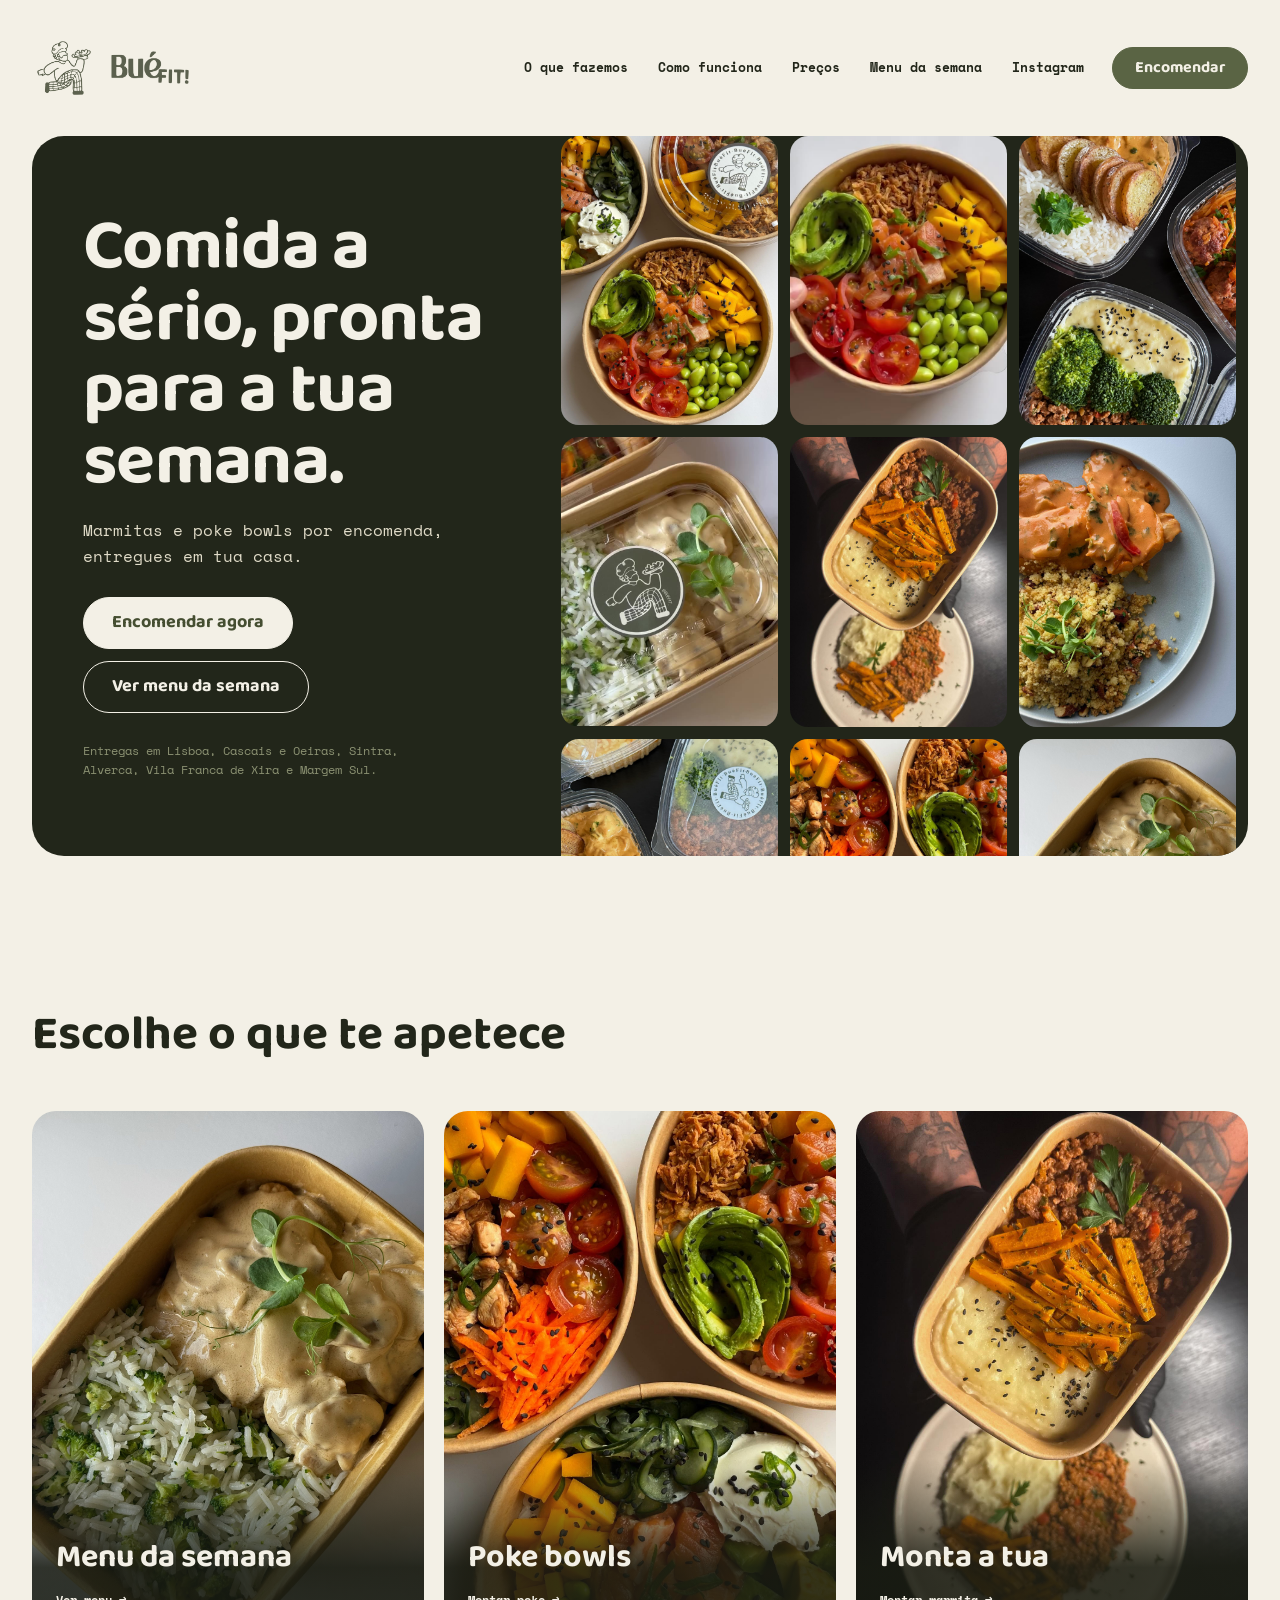
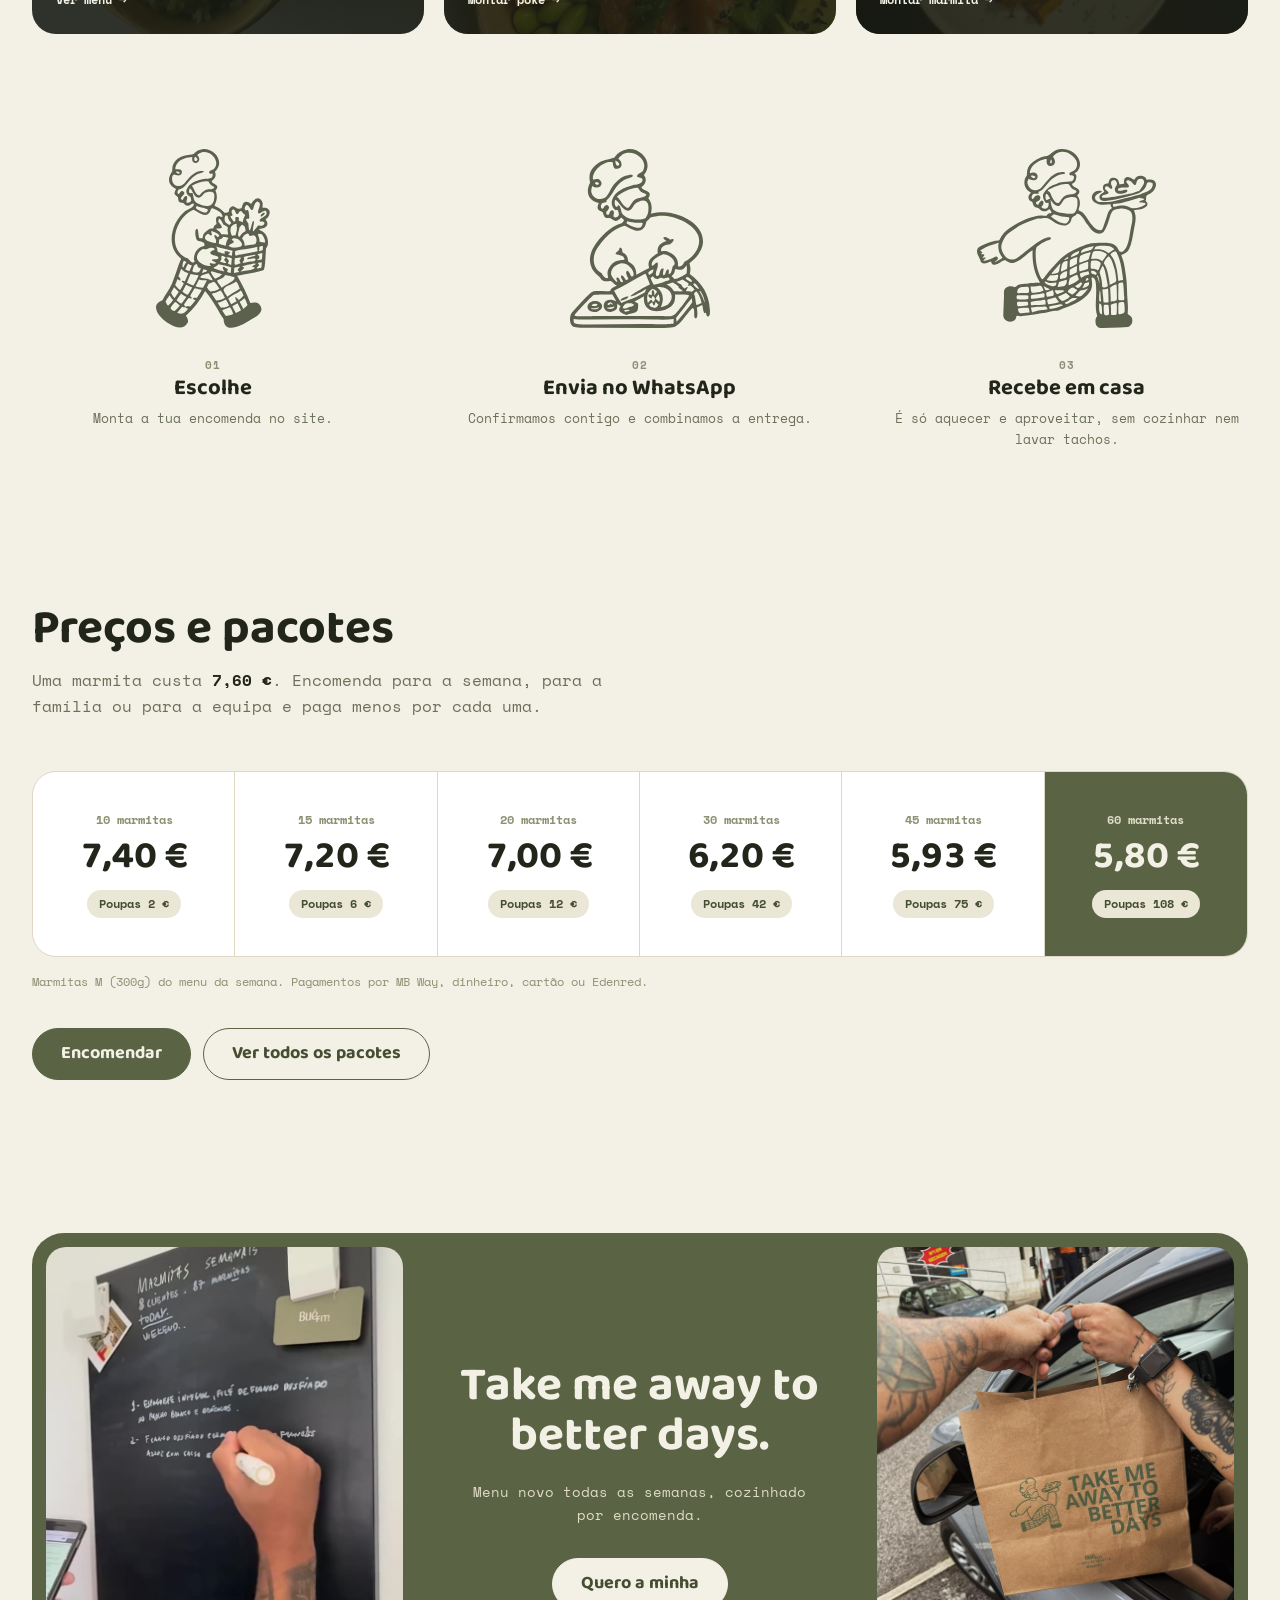
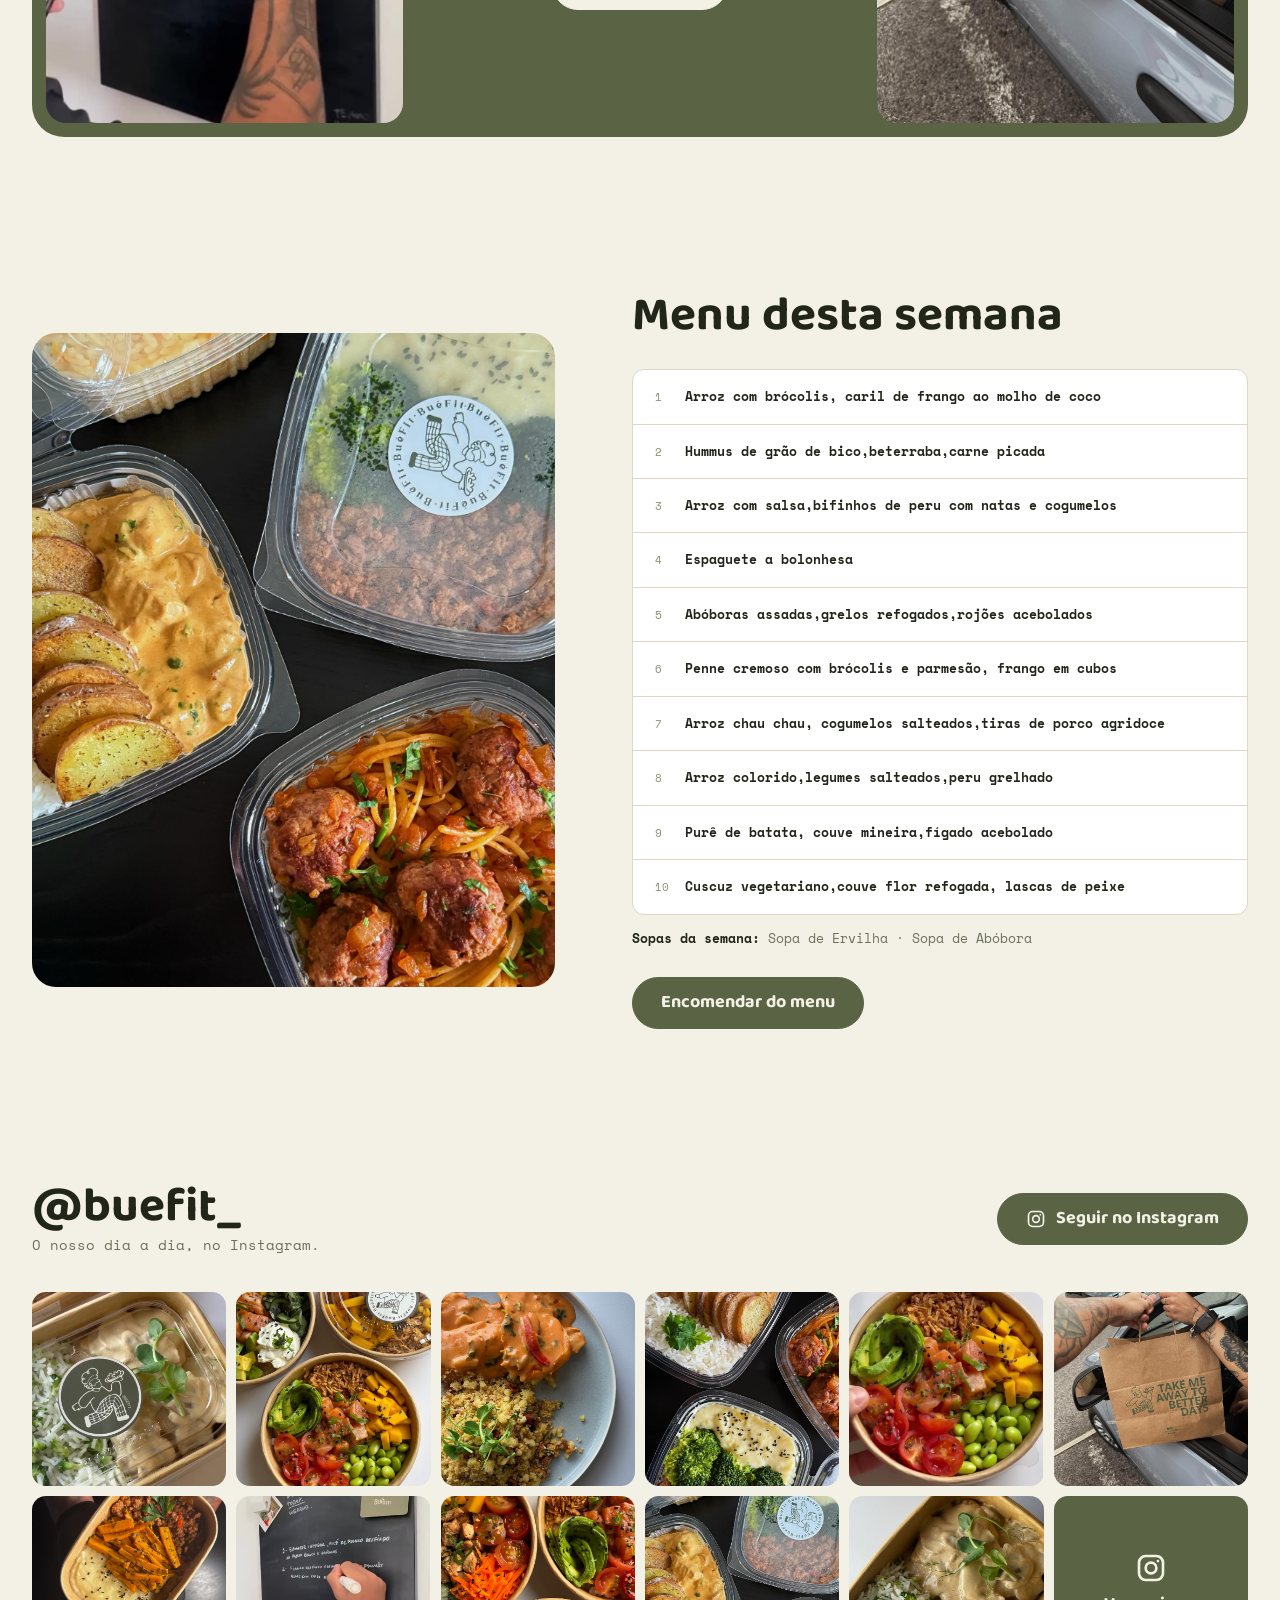
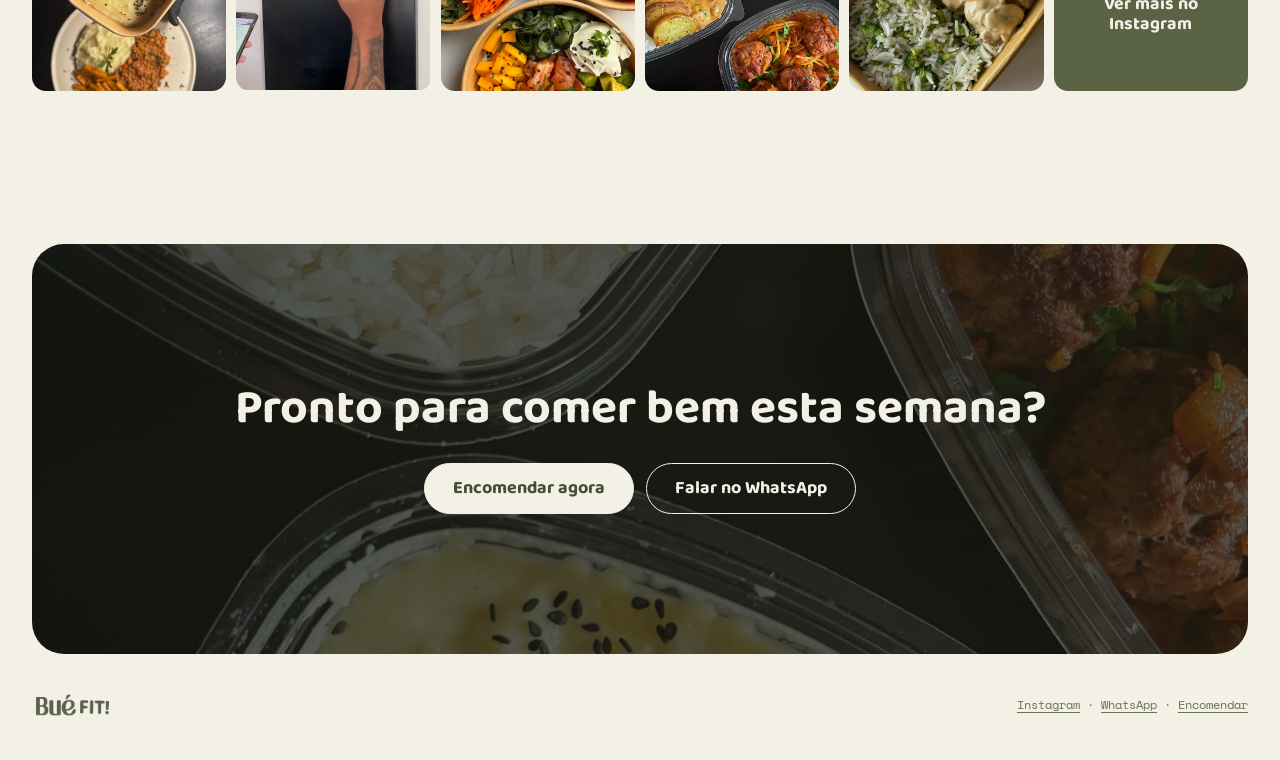
==== commit 013e8fab: "Página inicial: texto do passo Recebe em casa e pagamentos nos preços Co-Authored-By: Claude Fable 5" ====
--- a/index.html
+++ b/index.html
@@ -112,7 +112,7 @@
         <img src="images/chef_05.svg" alt="" loading="lazy">
         <span class="step-num">03</span>
         <h3>Recebe em casa</h3>
-        <p>MB Way, dinheiro, cartão ou Edenred.</p>
+        <p>É só aquecer e aproveitar, sem cozinhar nem lavar tachos.</p>
       </li>
     </ol>
   </section>
@@ -123,7 +123,7 @@
     <p class="prices-lead">Uma marmita custa <b id="unitPrice"></b>. Encomenda para a semana, para a família ou para a equipa e paga menos por cada uma.</p>
     <!-- pacotes lidos de data/precos.js (menu da semana, tamanho M) -->
     <ol class="packs" id="packList"></ol>
-    <p class="prices-note">Marmitas M (300g) do menu da semana.</p>
+    <p class="prices-note">Marmitas M (300g) do menu da semana. Pagamentos por MB Way, dinheiro, cartão ou Edenred.</p>
     <div class="cta-row">
       <a class="btn big" href="encomendar.html">Encomendar</a>
       <a class="btn big ghost" href="encomendar.html#pacotes">Ver todos os pacotes</a>
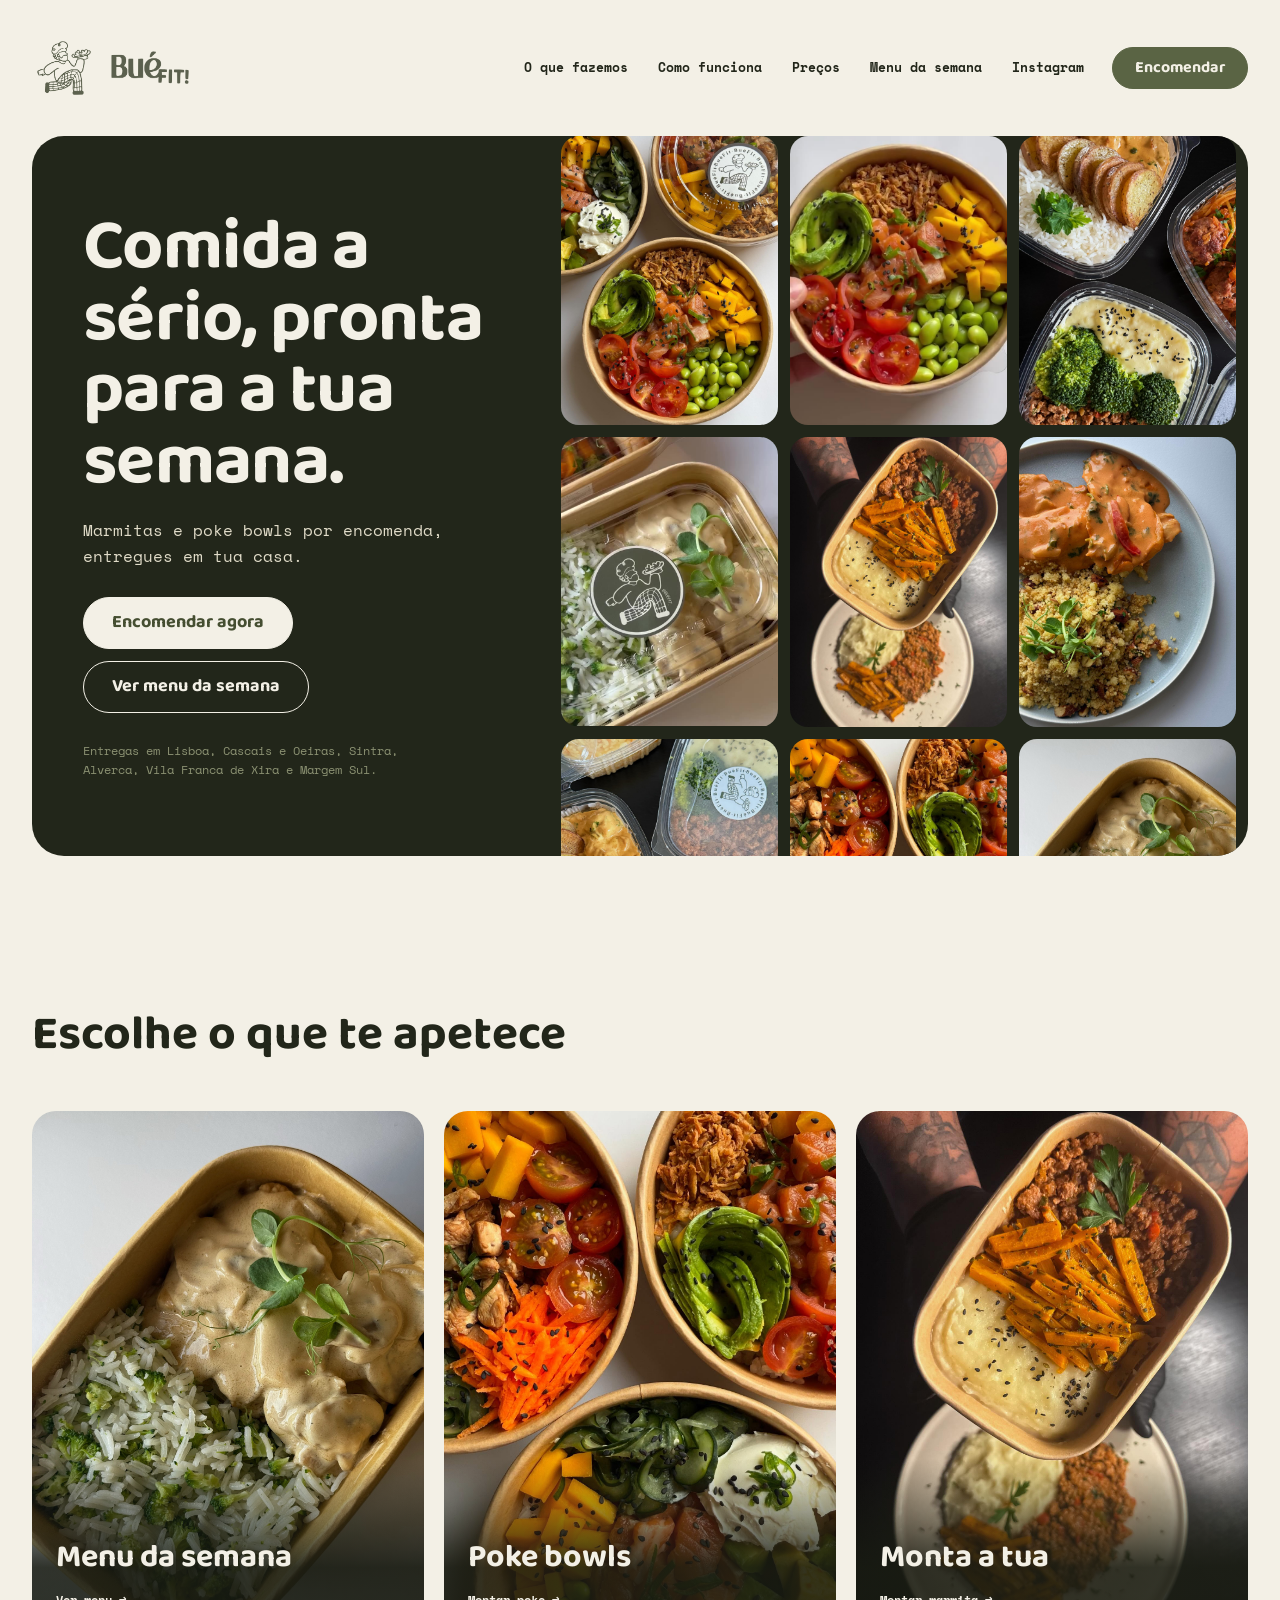
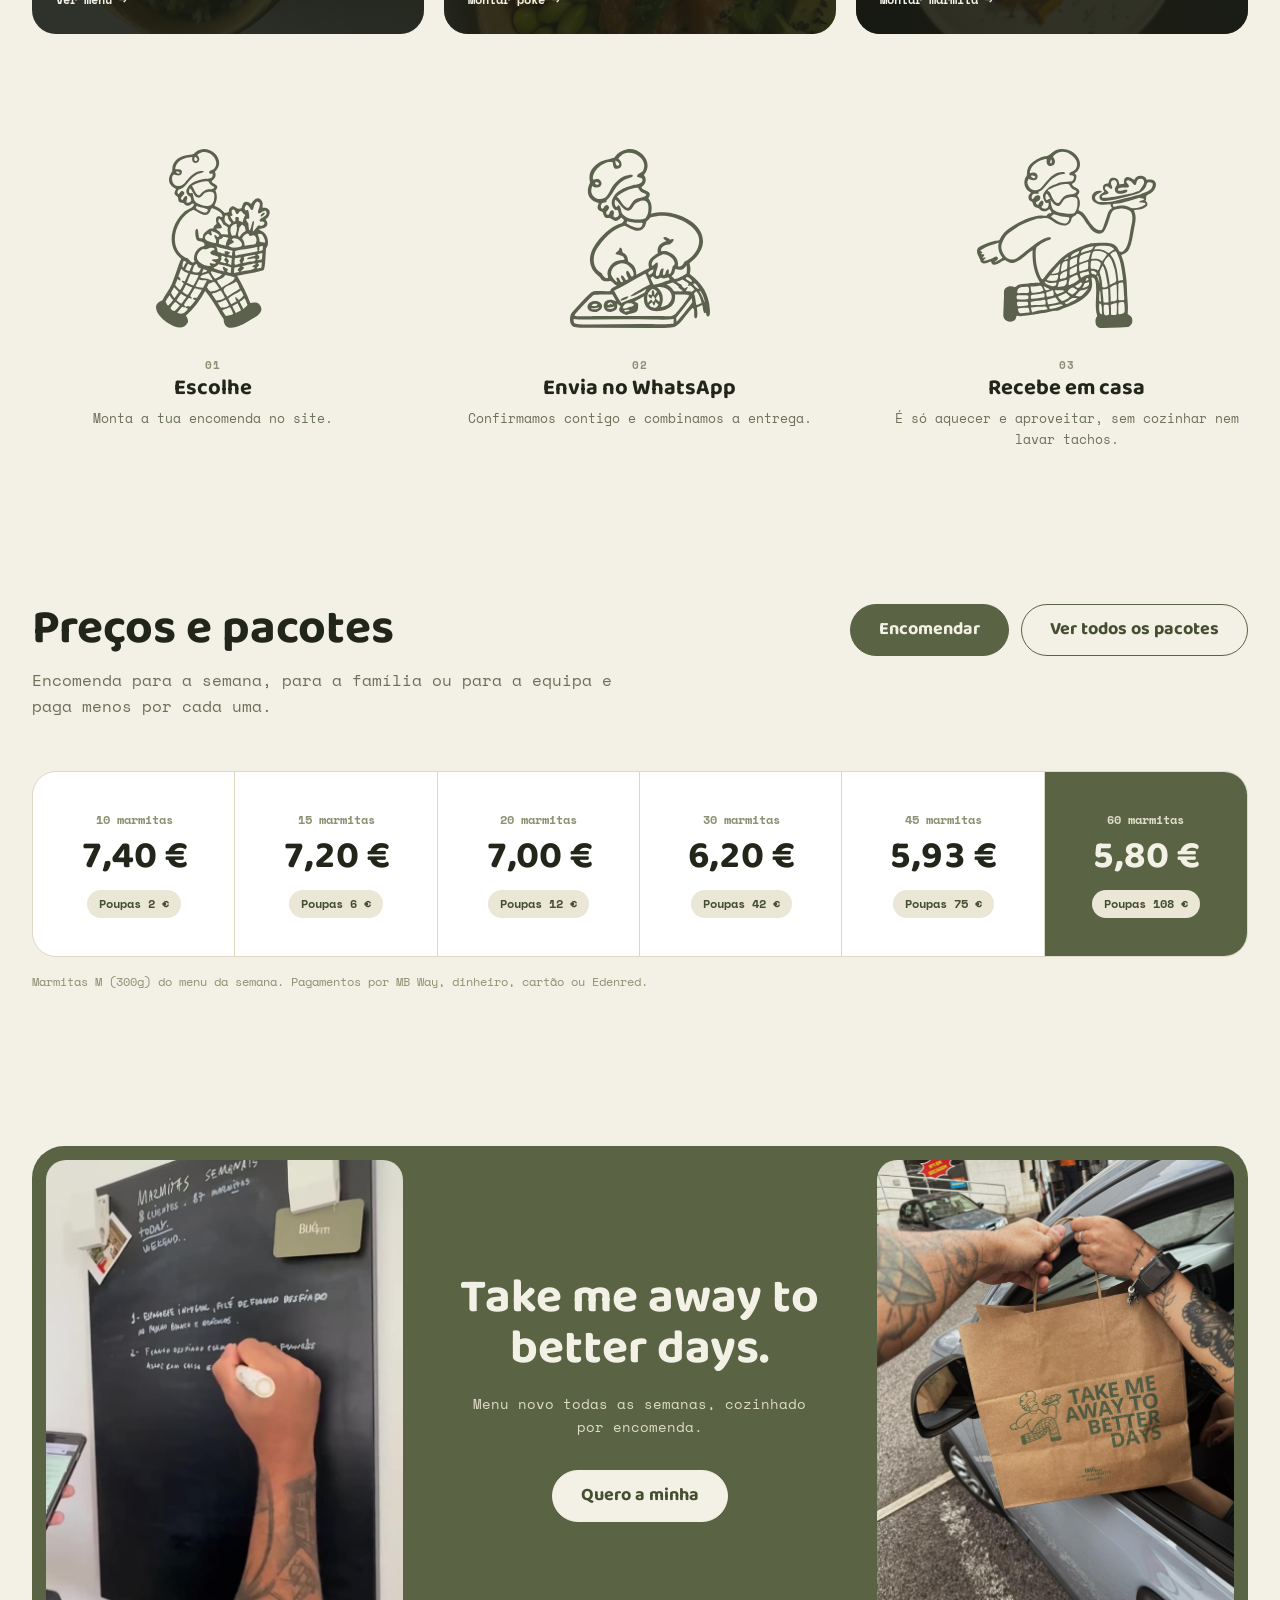
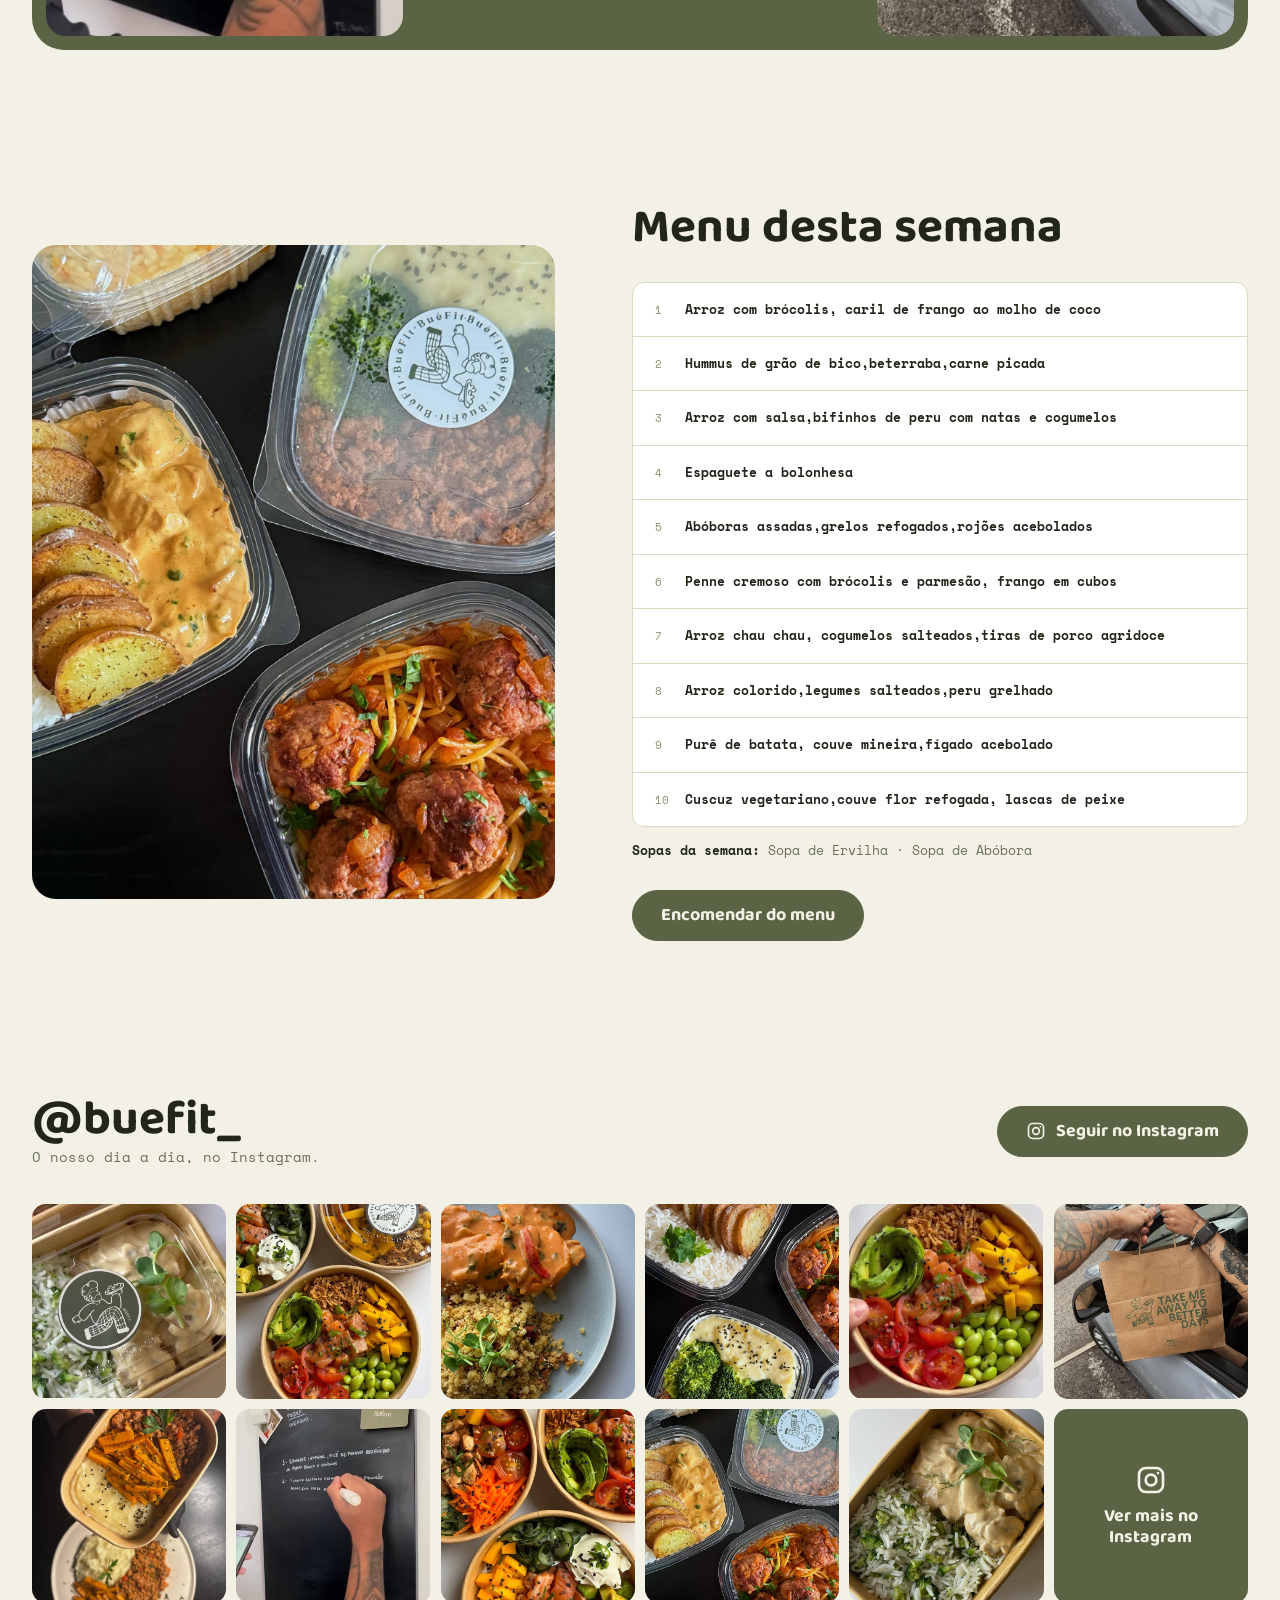
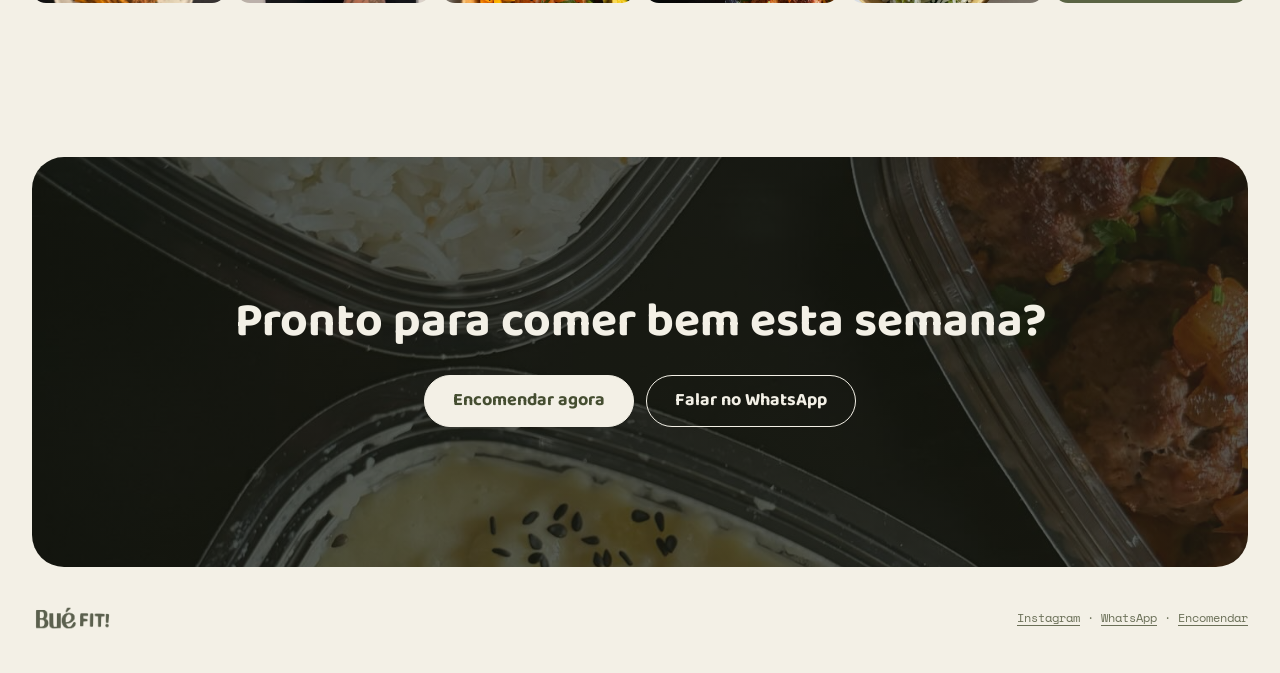
==== commit cd6f5eaf: "Preços e pacotes: botões à direita do título, sem preço unitário Co-Authored-By: Claude Fable 5.1 <n" ====
--- a/index.html
+++ b/index.html
@@ -119,15 +119,19 @@
 
   <!-- ============ PREÇOS E PACOTES ============ -->
   <section id="precos" class="prices">
-    <h2>Preços e pacotes</h2>
-    <p class="prices-lead">Uma marmita custa <b id="unitPrice"></b>. Encomenda para a semana, para a família ou para a equipa e paga menos por cada uma.</p>
+    <div class="prices-head">
+      <div>
+        <h2>Preços e pacotes</h2>
+        <p class="prices-lead">Encomenda para a semana, para a família ou para a equipa e paga menos por cada uma.</p>
+      </div>
+      <div class="cta-row">
+        <a class="btn big" href="encomendar.html">Encomendar</a>
+        <a class="btn big ghost" href="encomendar.html#pacotes">Ver todos os pacotes</a>
+      </div>
+    </div>
     <!-- pacotes lidos de data/precos.js (menu da semana, tamanho M) -->
     <ol class="packs" id="packList"></ol>
     <p class="prices-note">Marmitas M (300g) do menu da semana. Pagamentos por MB Way, dinheiro, cartão ou Edenred.</p>
-    <div class="cta-row">
-      <a class="btn big" href="encomendar.html">Encomendar</a>
-      <a class="btn big ghost" href="encomendar.html#pacotes">Ver todos os pacotes</a>
-    </div>
   </section>
 
   <!-- ============ MARCA ============ -->
--- a/styles/app.css
+++ b/styles/app.css
@@ -1053,8 +1053,8 @@
 }
 /* preços e pacotes: uma faixa com os pacotes lado a lado */
 .page-home main .prices h2{margin-bottom:12px}
-.page-home .prices-lead{font-size:16px;color:var(--muted);max-width:60ch;margin-bottom:clamp(32px,4vw,56px)}
-.page-home .prices-lead b{color:var(--olive-ink)}
+.page-home .prices-head{display:flex;align-items:flex-start;justify-content:space-between;gap:20px 40px;flex-wrap:wrap;margin-bottom:clamp(32px,4vw,56px)}
+.page-home .prices-lead{font-size:16px;color:var(--muted);max-width:60ch}
 .page-home .packs{
   list-style:none;display:grid;grid-template-columns:repeat(6,1fr);
   background:var(--paper);border:1px solid var(--line);border-radius:24px;overflow:hidden;
@@ -1076,7 +1076,7 @@
   .page-home .packs li:nth-child(n+4){border-top:1px solid var(--line)}
 }
 .page-home .prices-note{font-size:11.5px;color:var(--olive-soft);margin-top:16px}
-.page-home .prices .cta-row{margin-top:36px}
+.page-home .prices .cta-row{margin-top:0}
 
 /* marca */
 .page-home main > .story{
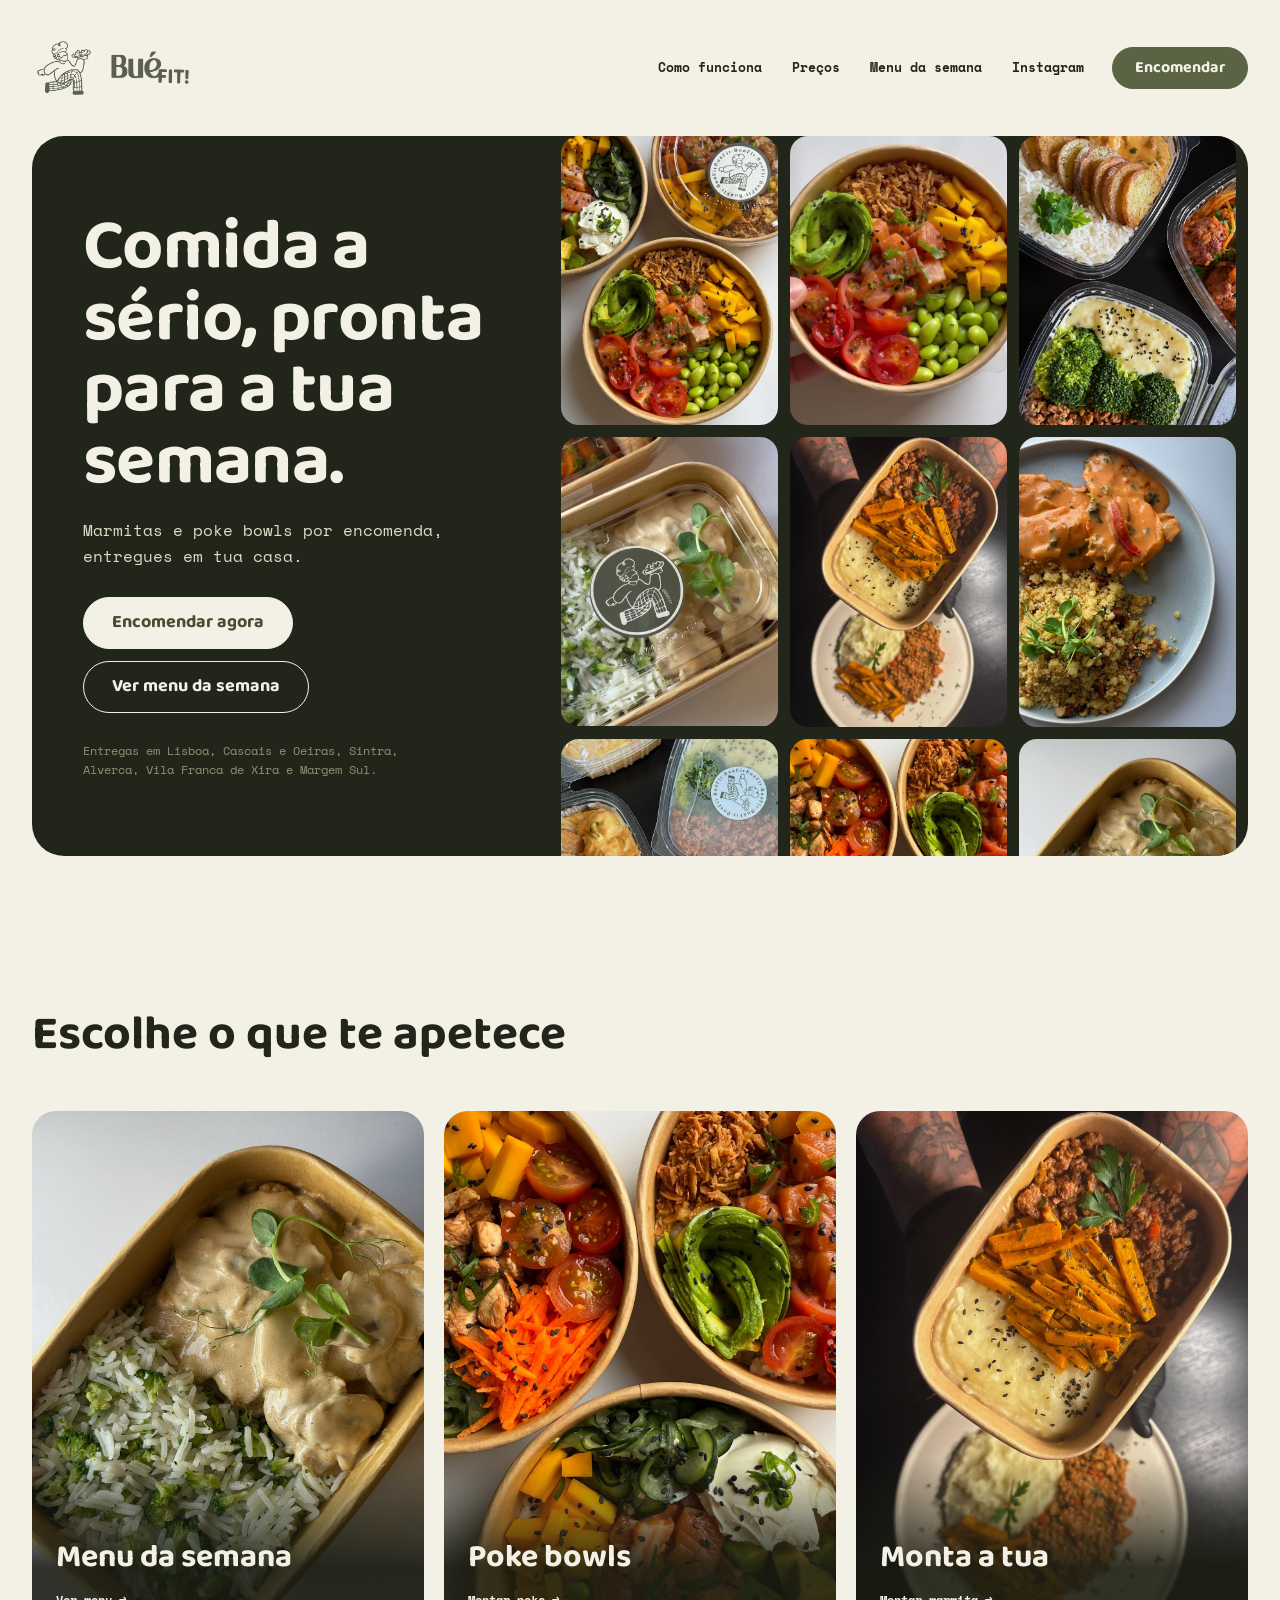
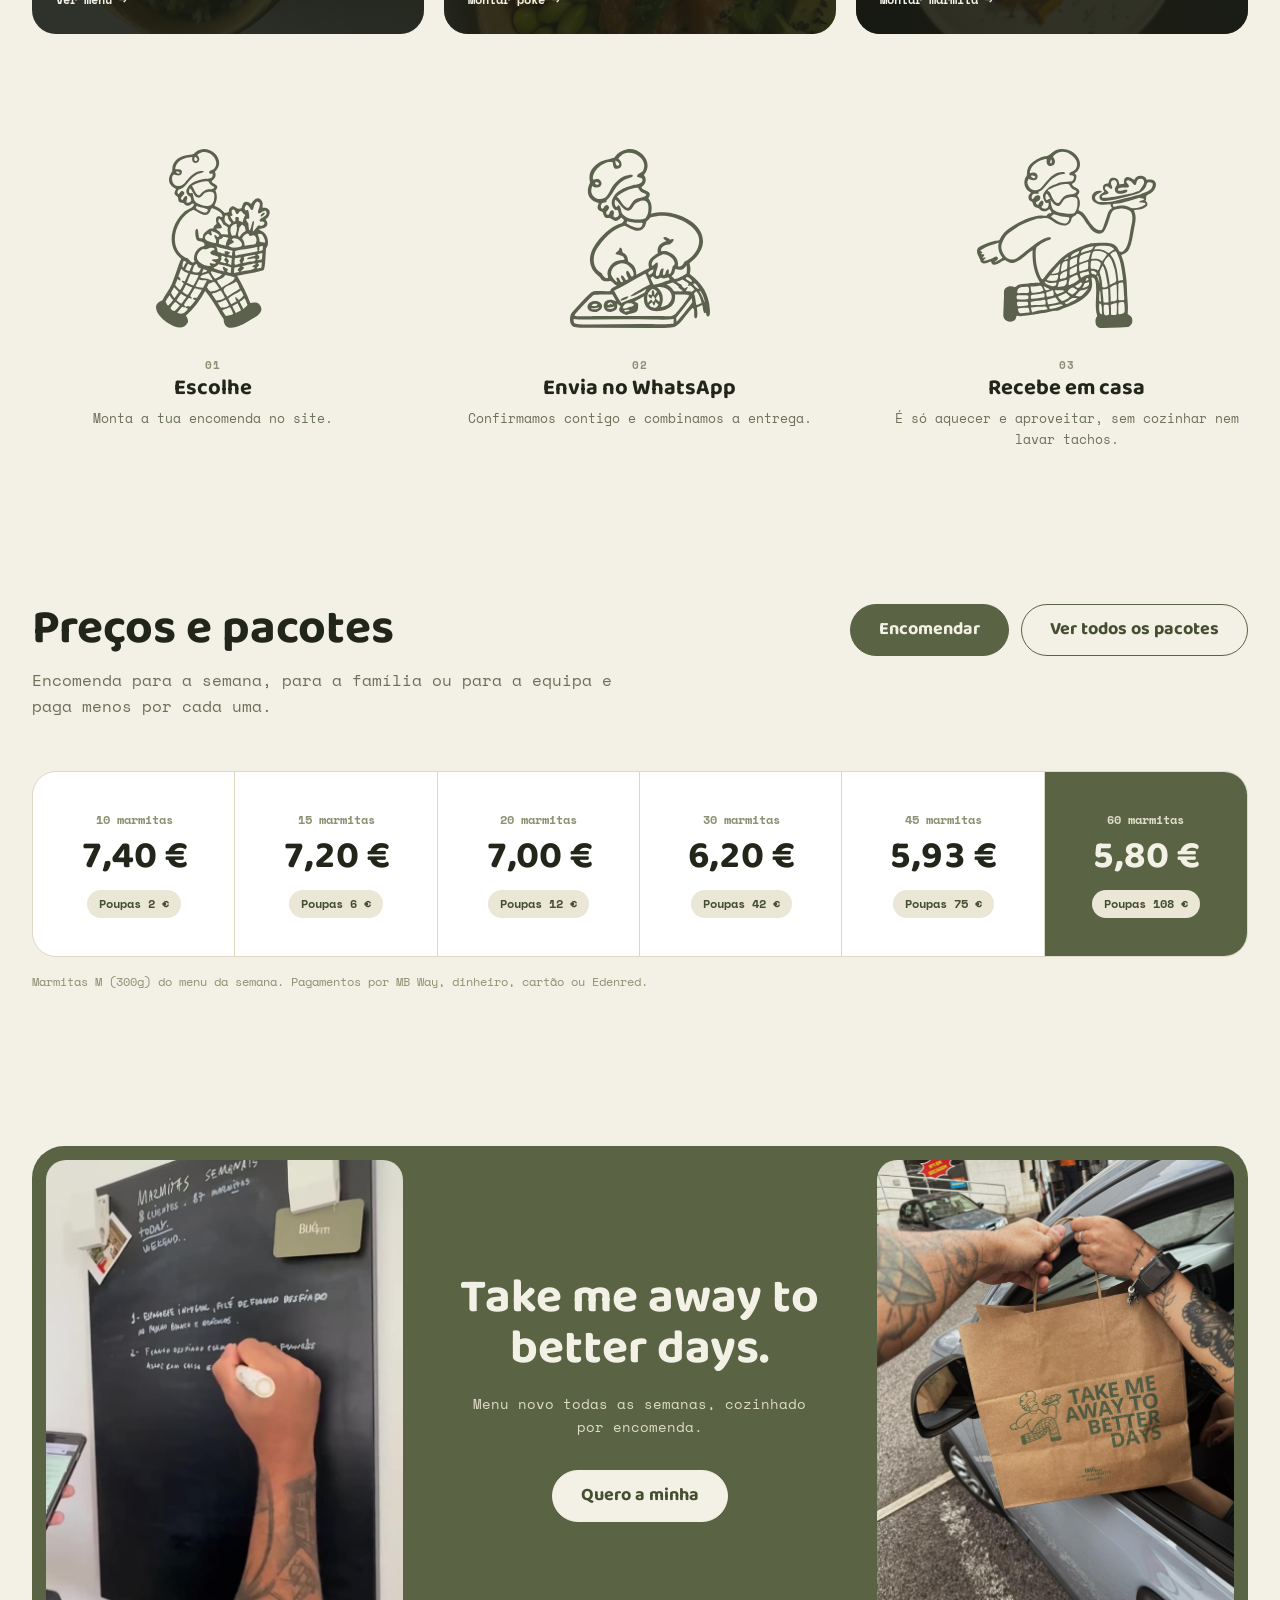
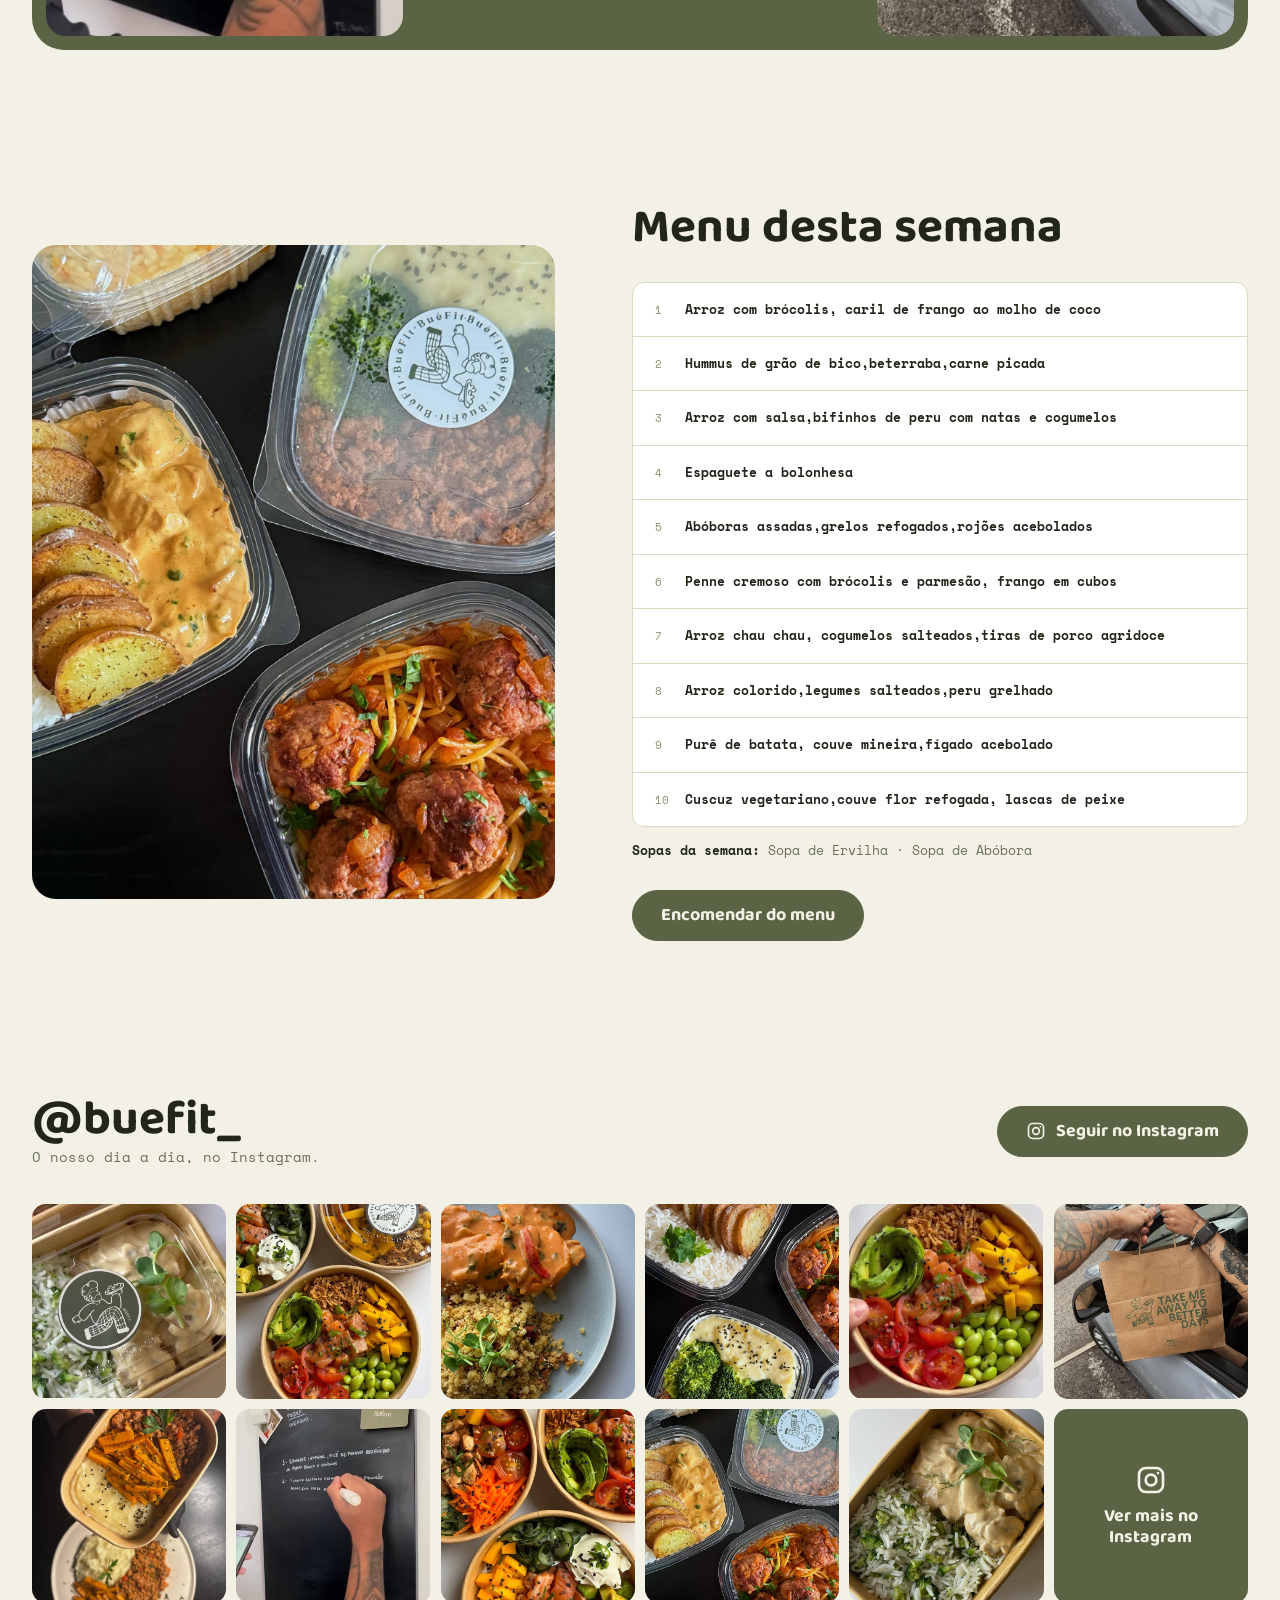
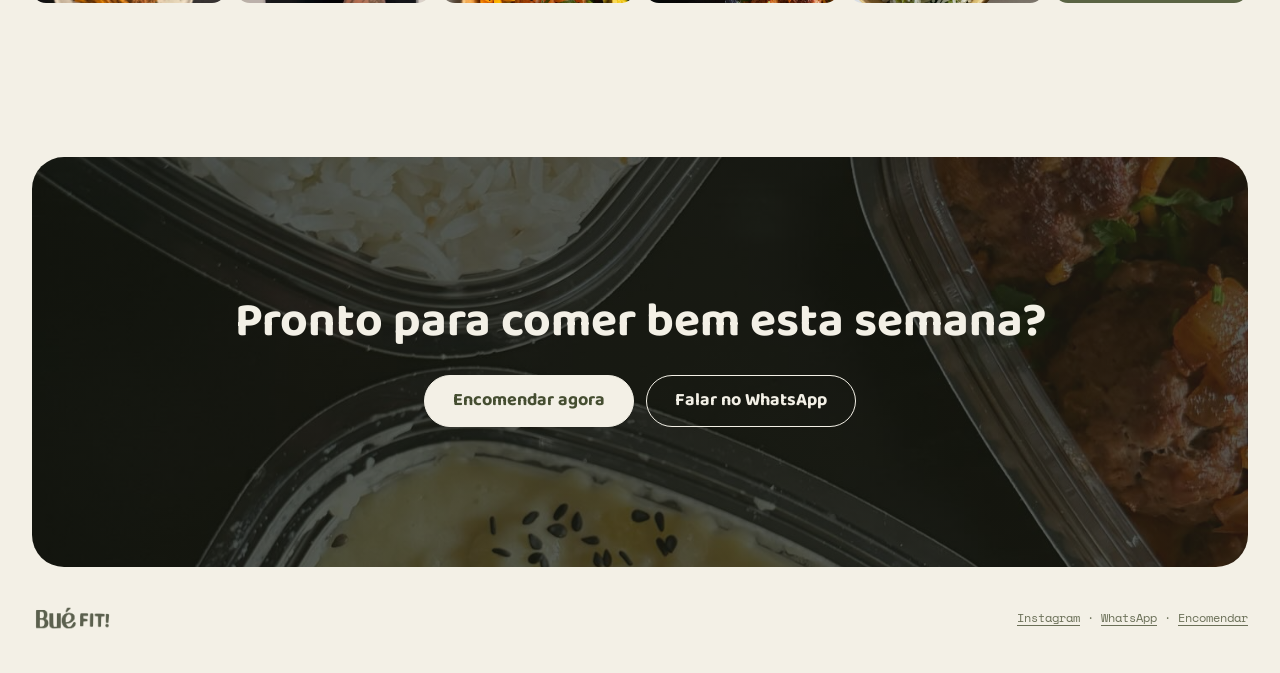
==== commit 5425a13f: "Menu do topo: Como funciona aponta para a secção de produtos Co-Authored-By: Claude Fable 5.1 <norep" ====
--- a/index.html
+++ b/index.html
@@ -28,8 +28,7 @@
     <img class="word" src="images/wordmark.png" alt="Bué FIT!">
   </a>
   <nav class="home-links">
-    <a href="#produtos">O que fazemos</a>
-    <a href="#como">Como funciona</a>
+    <a href="#produtos">Como funciona</a>
     <a href="#precos">Preços</a>
     <a href="#menu">Menu da semana</a>
     <a href="#galeria">Instagram</a>
